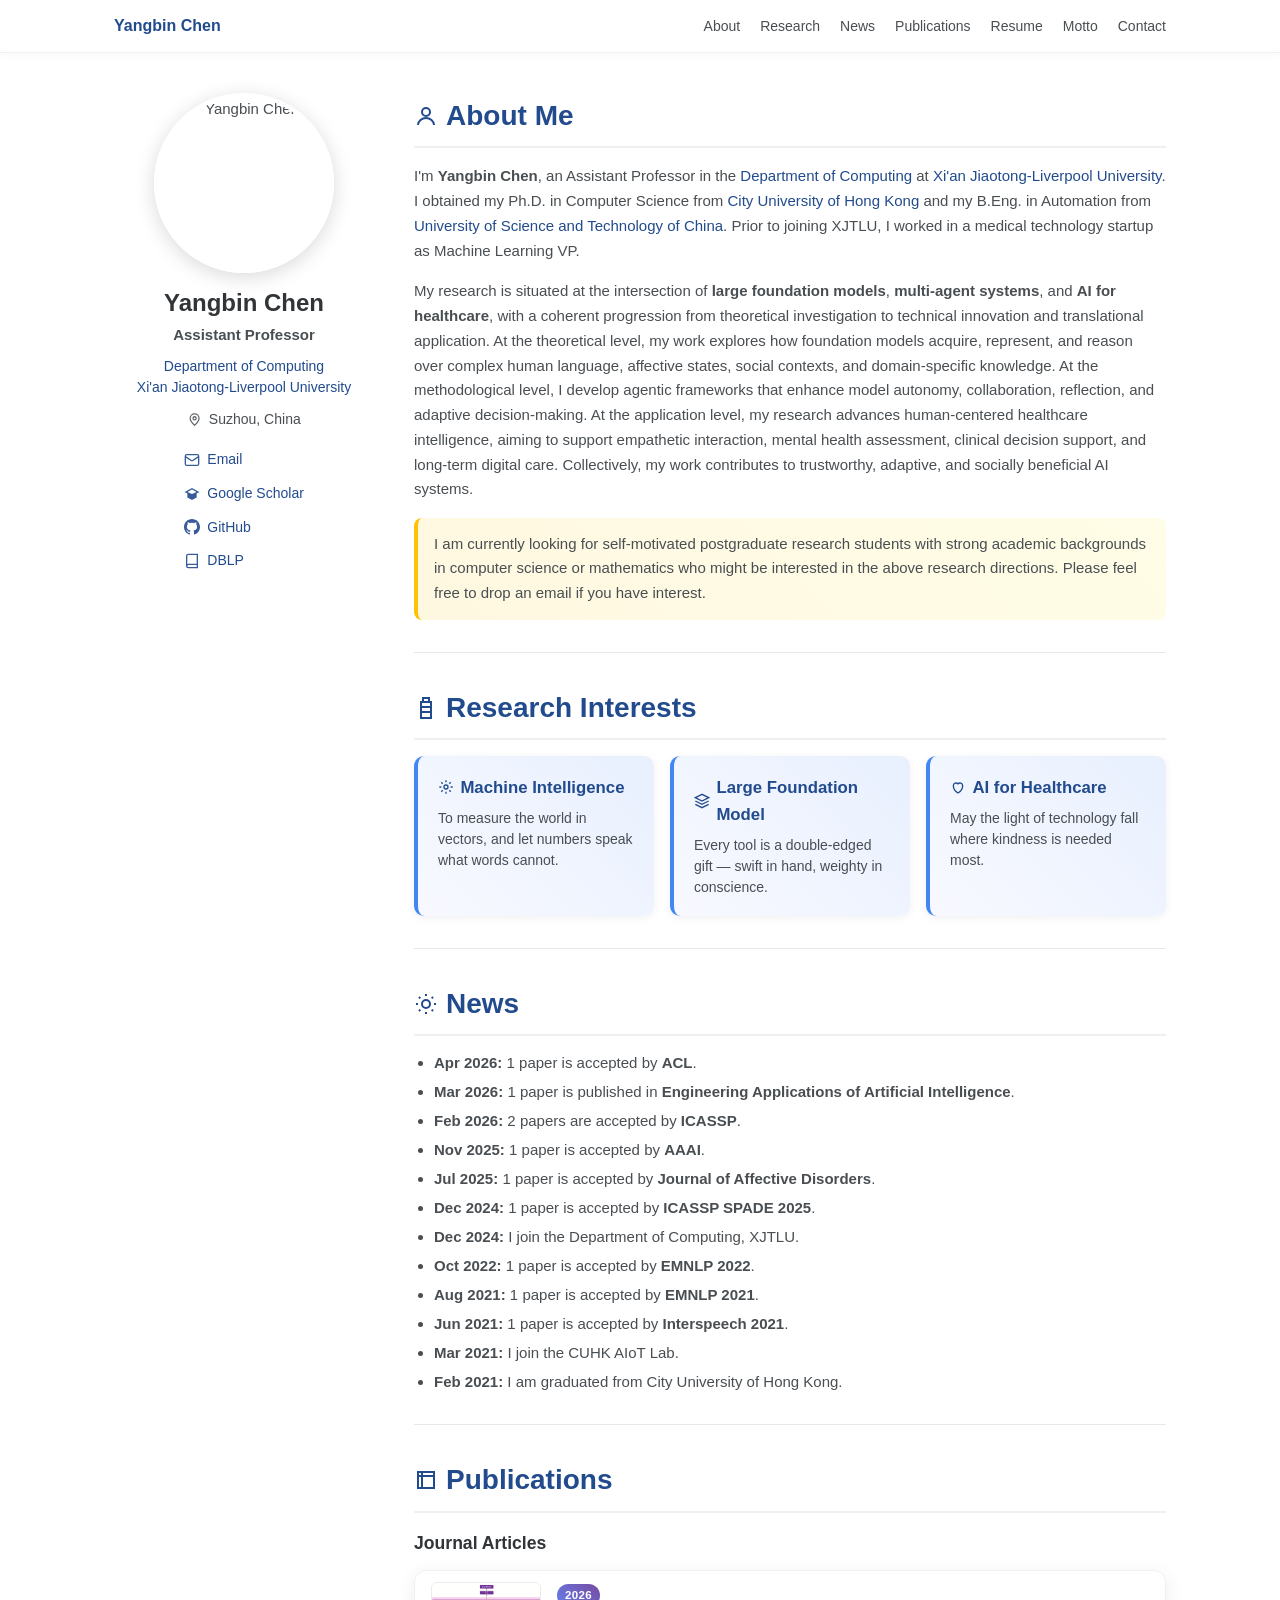
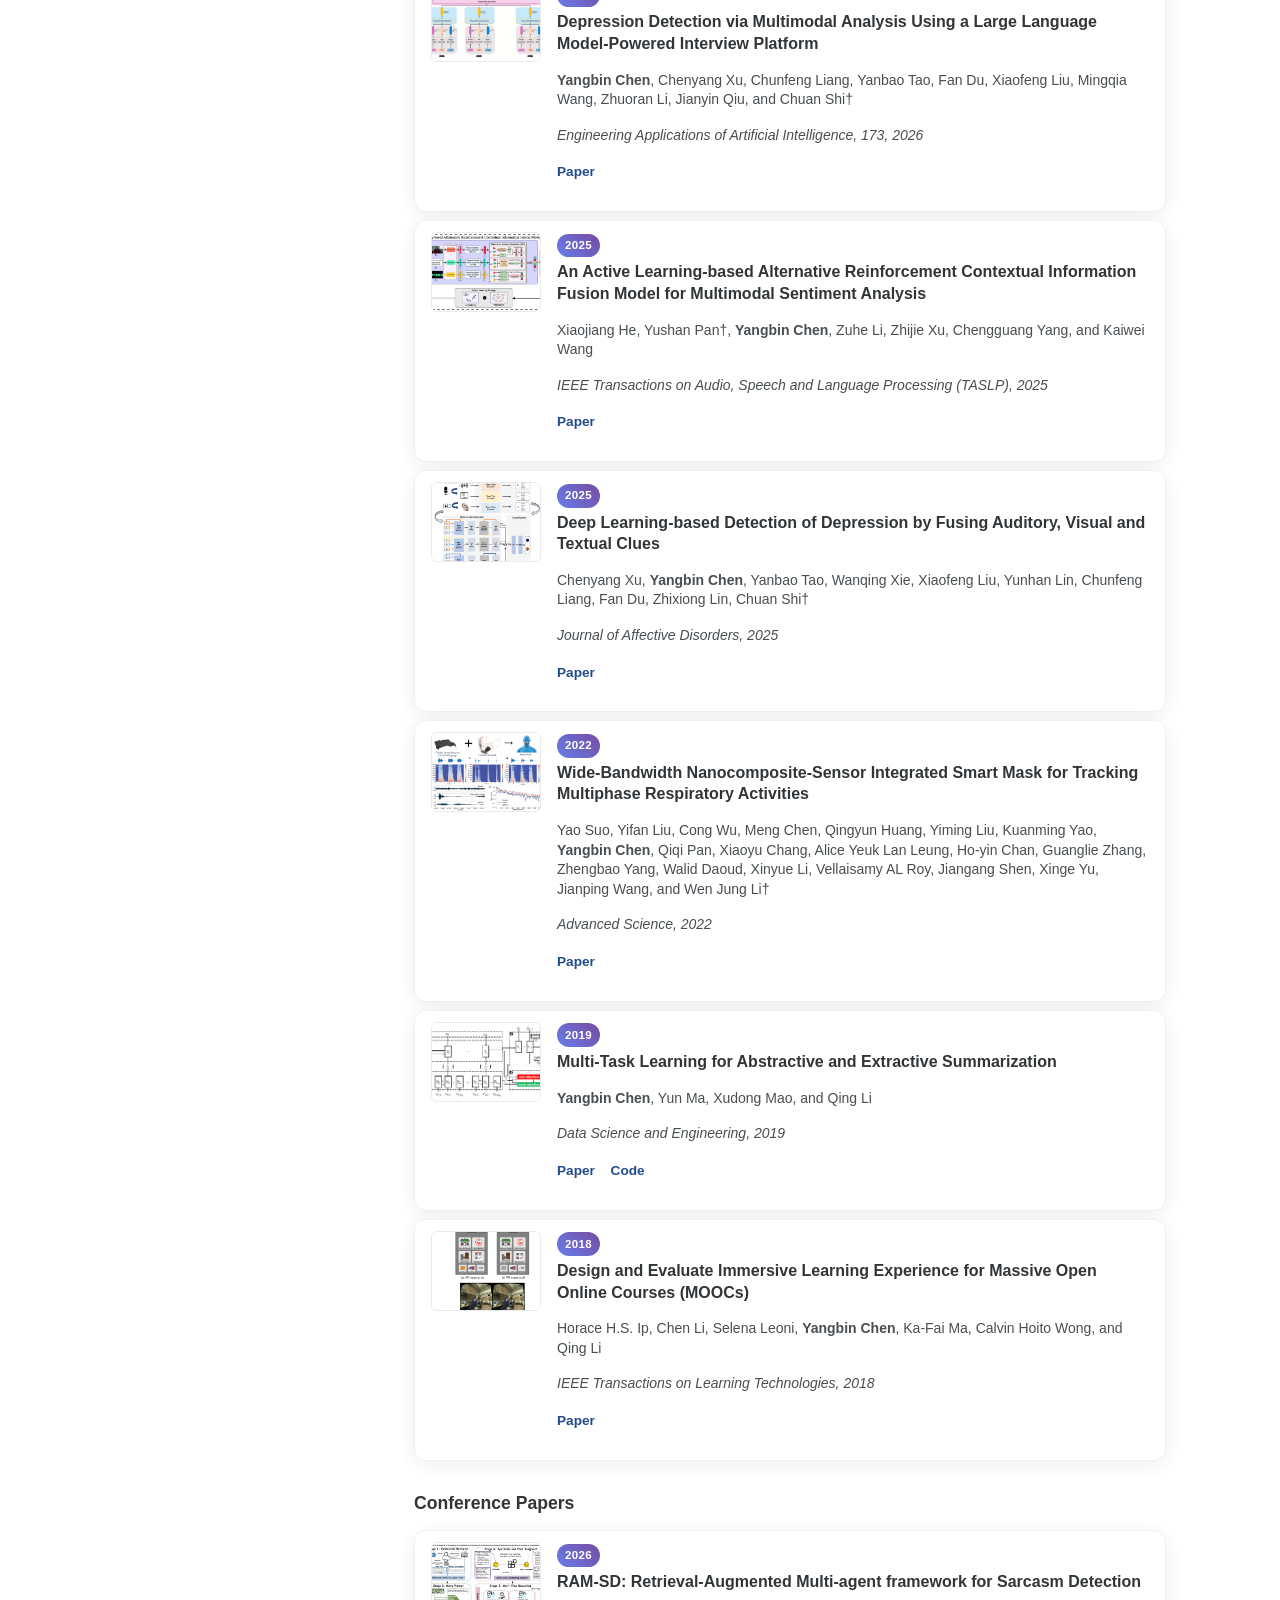
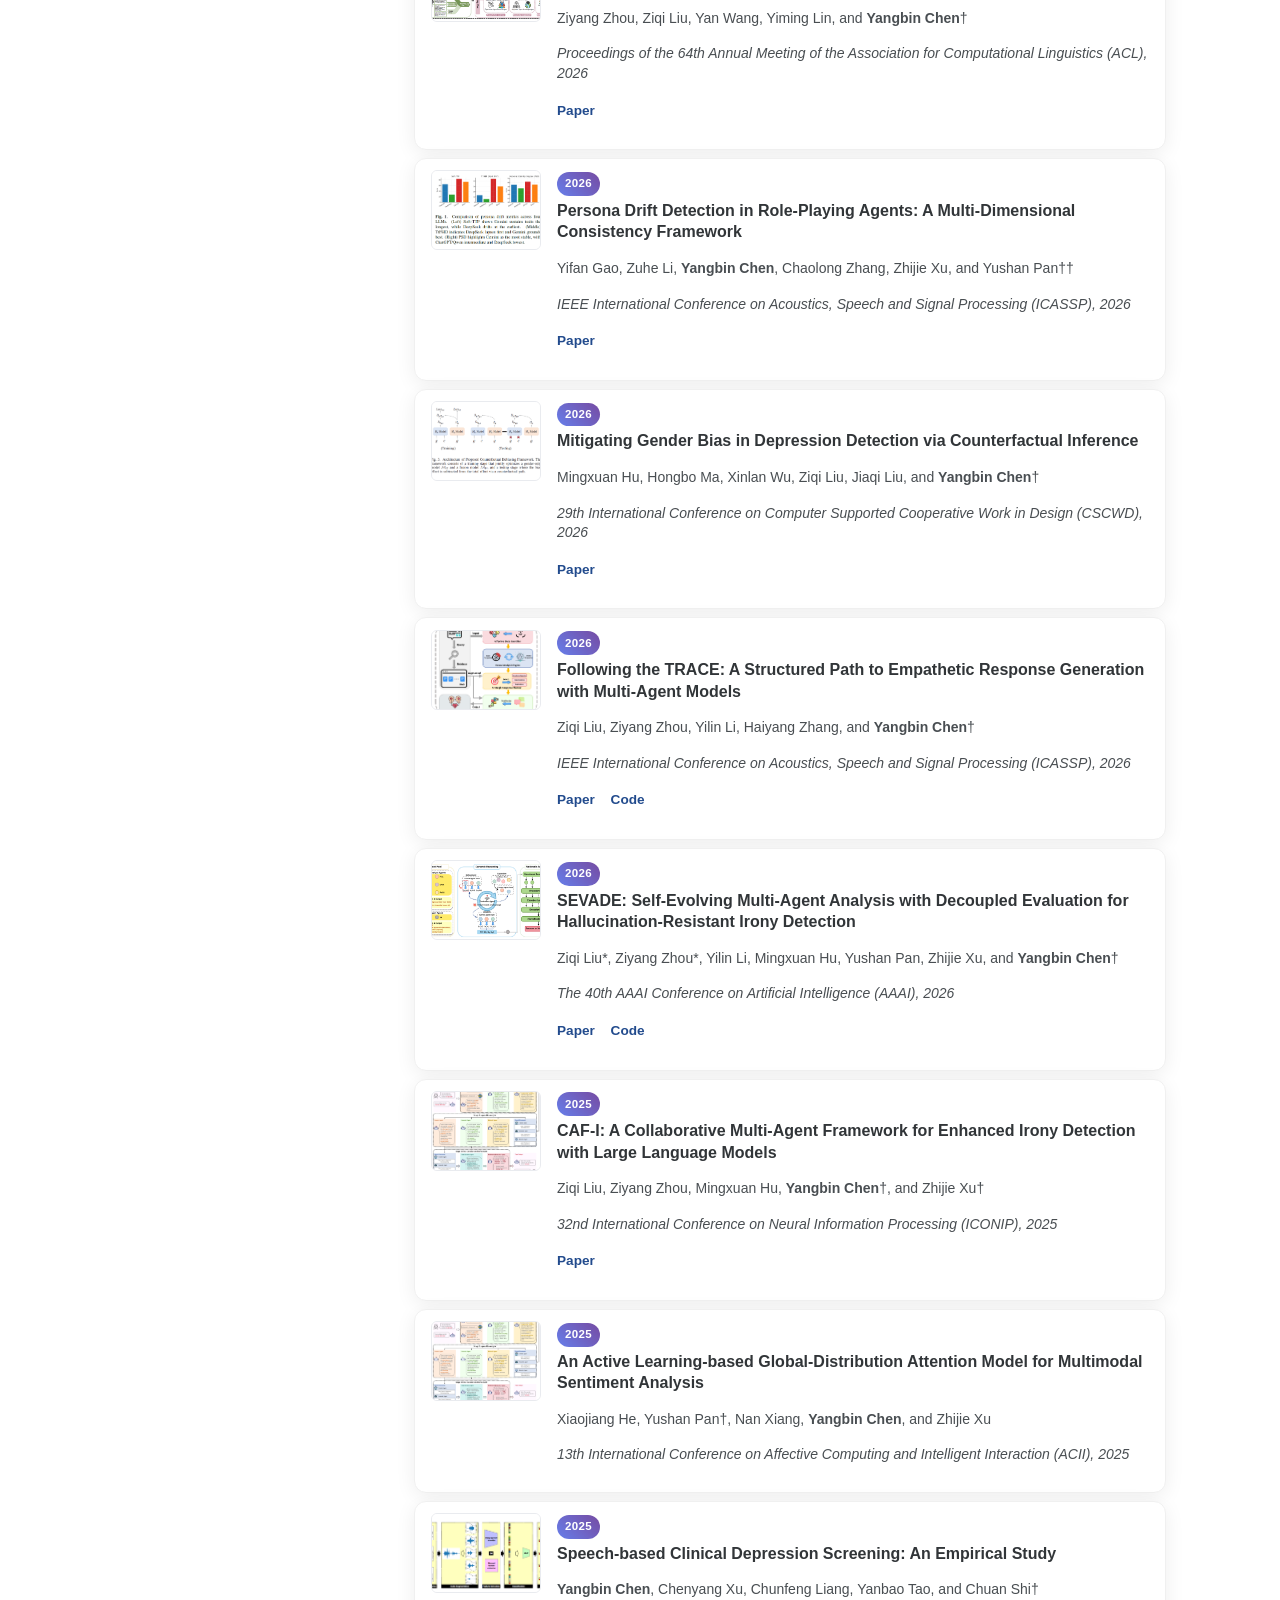
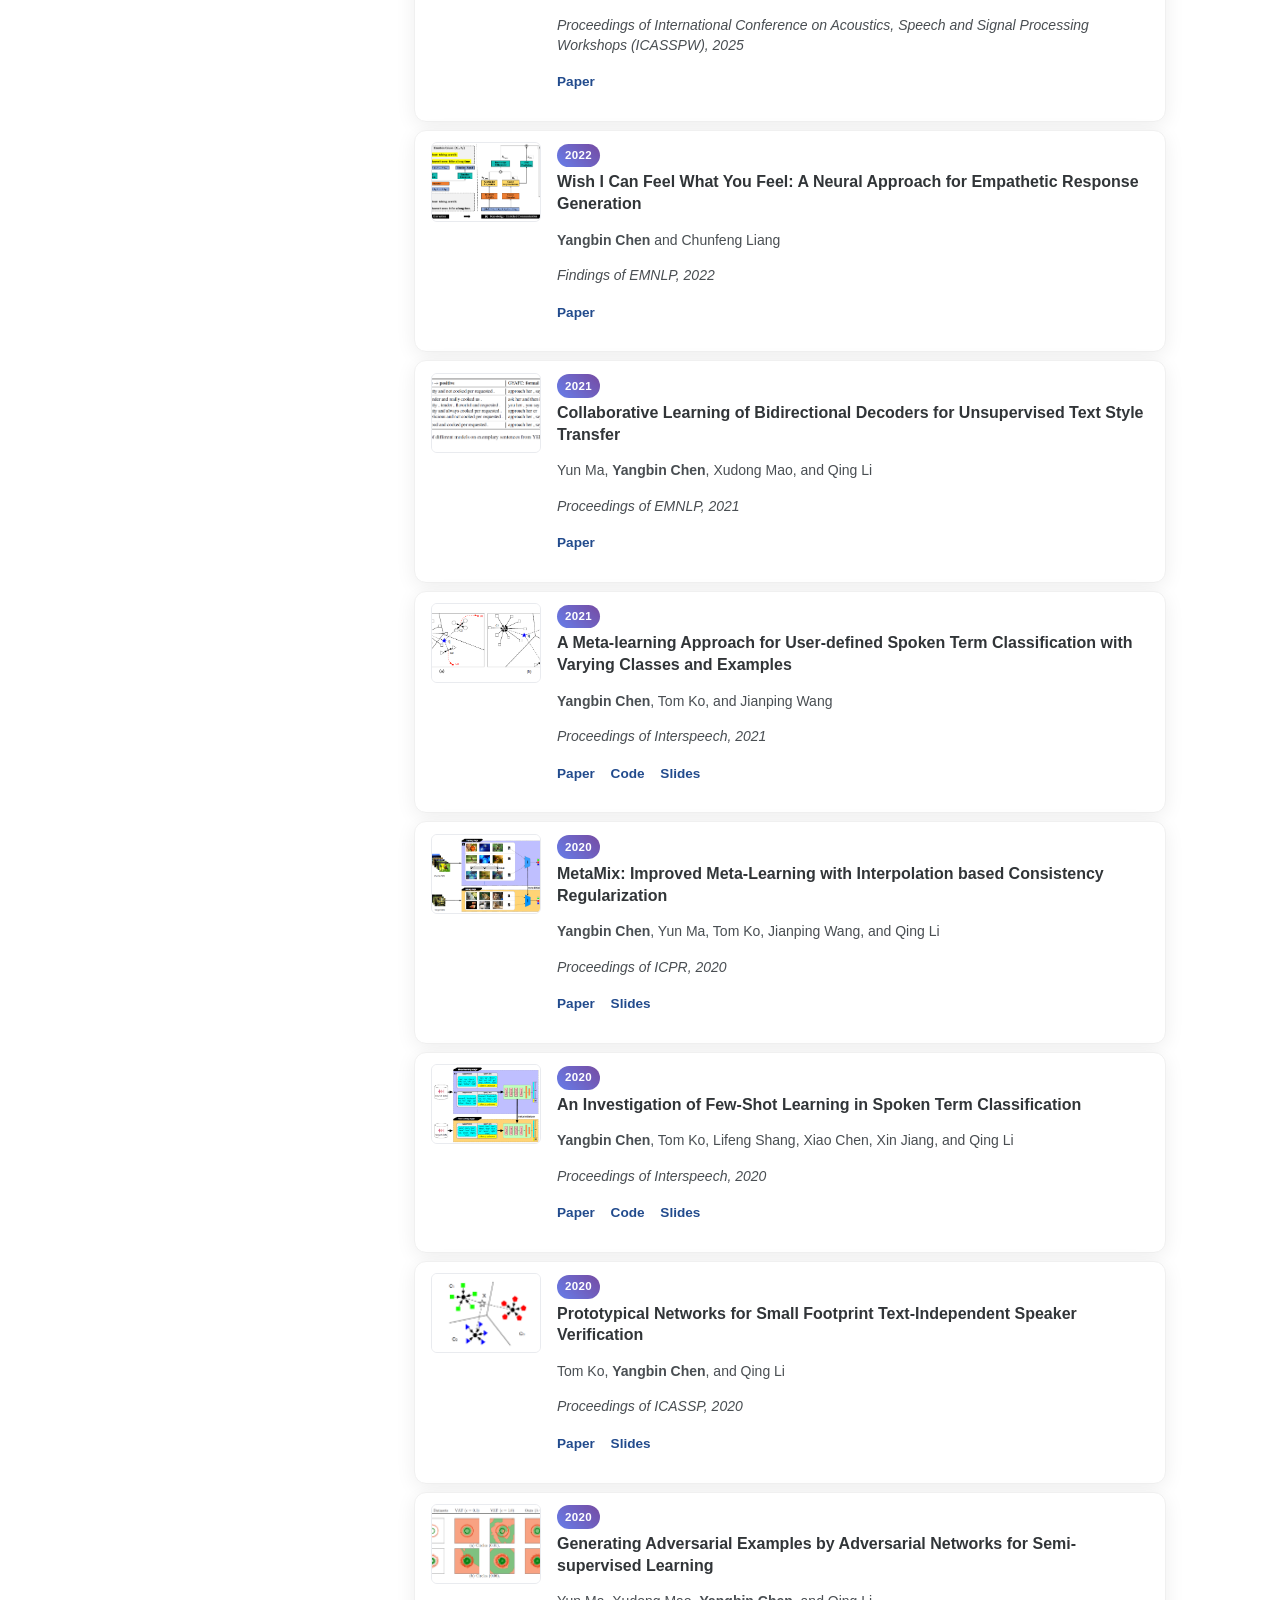
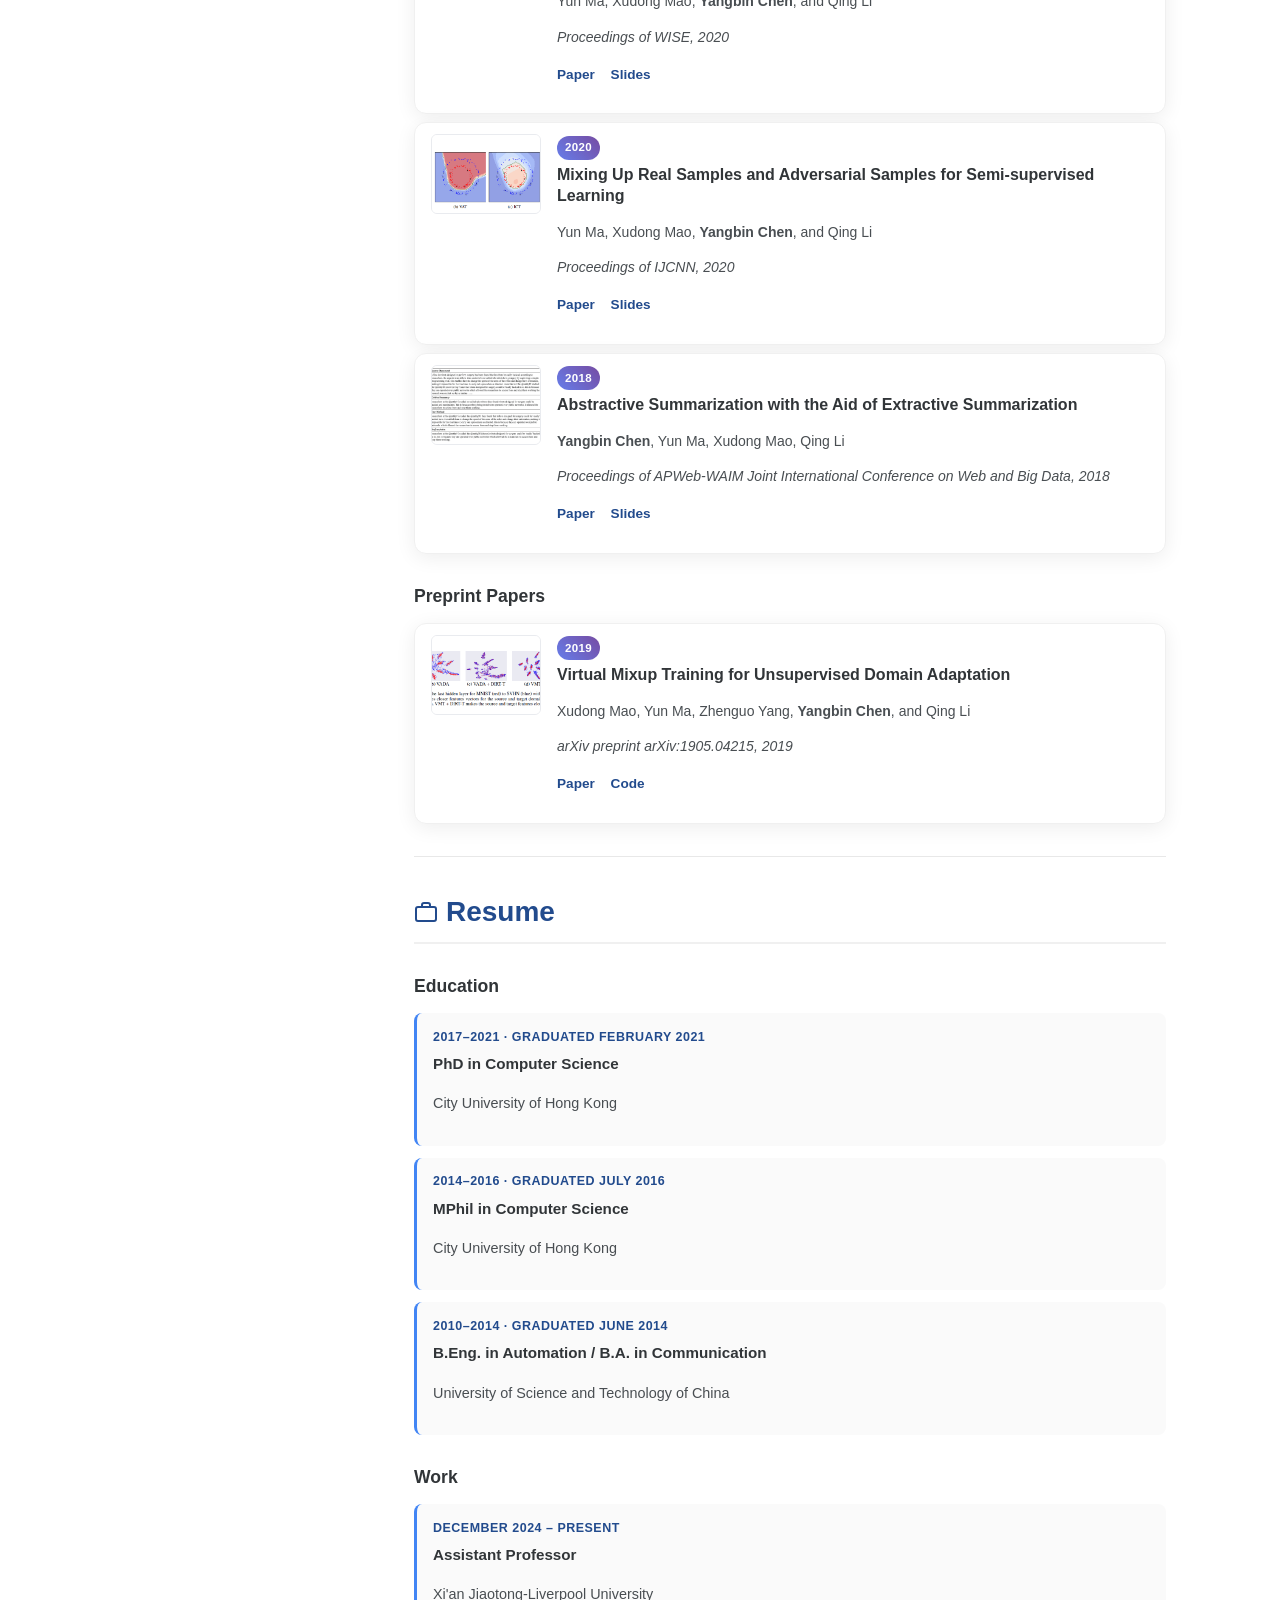
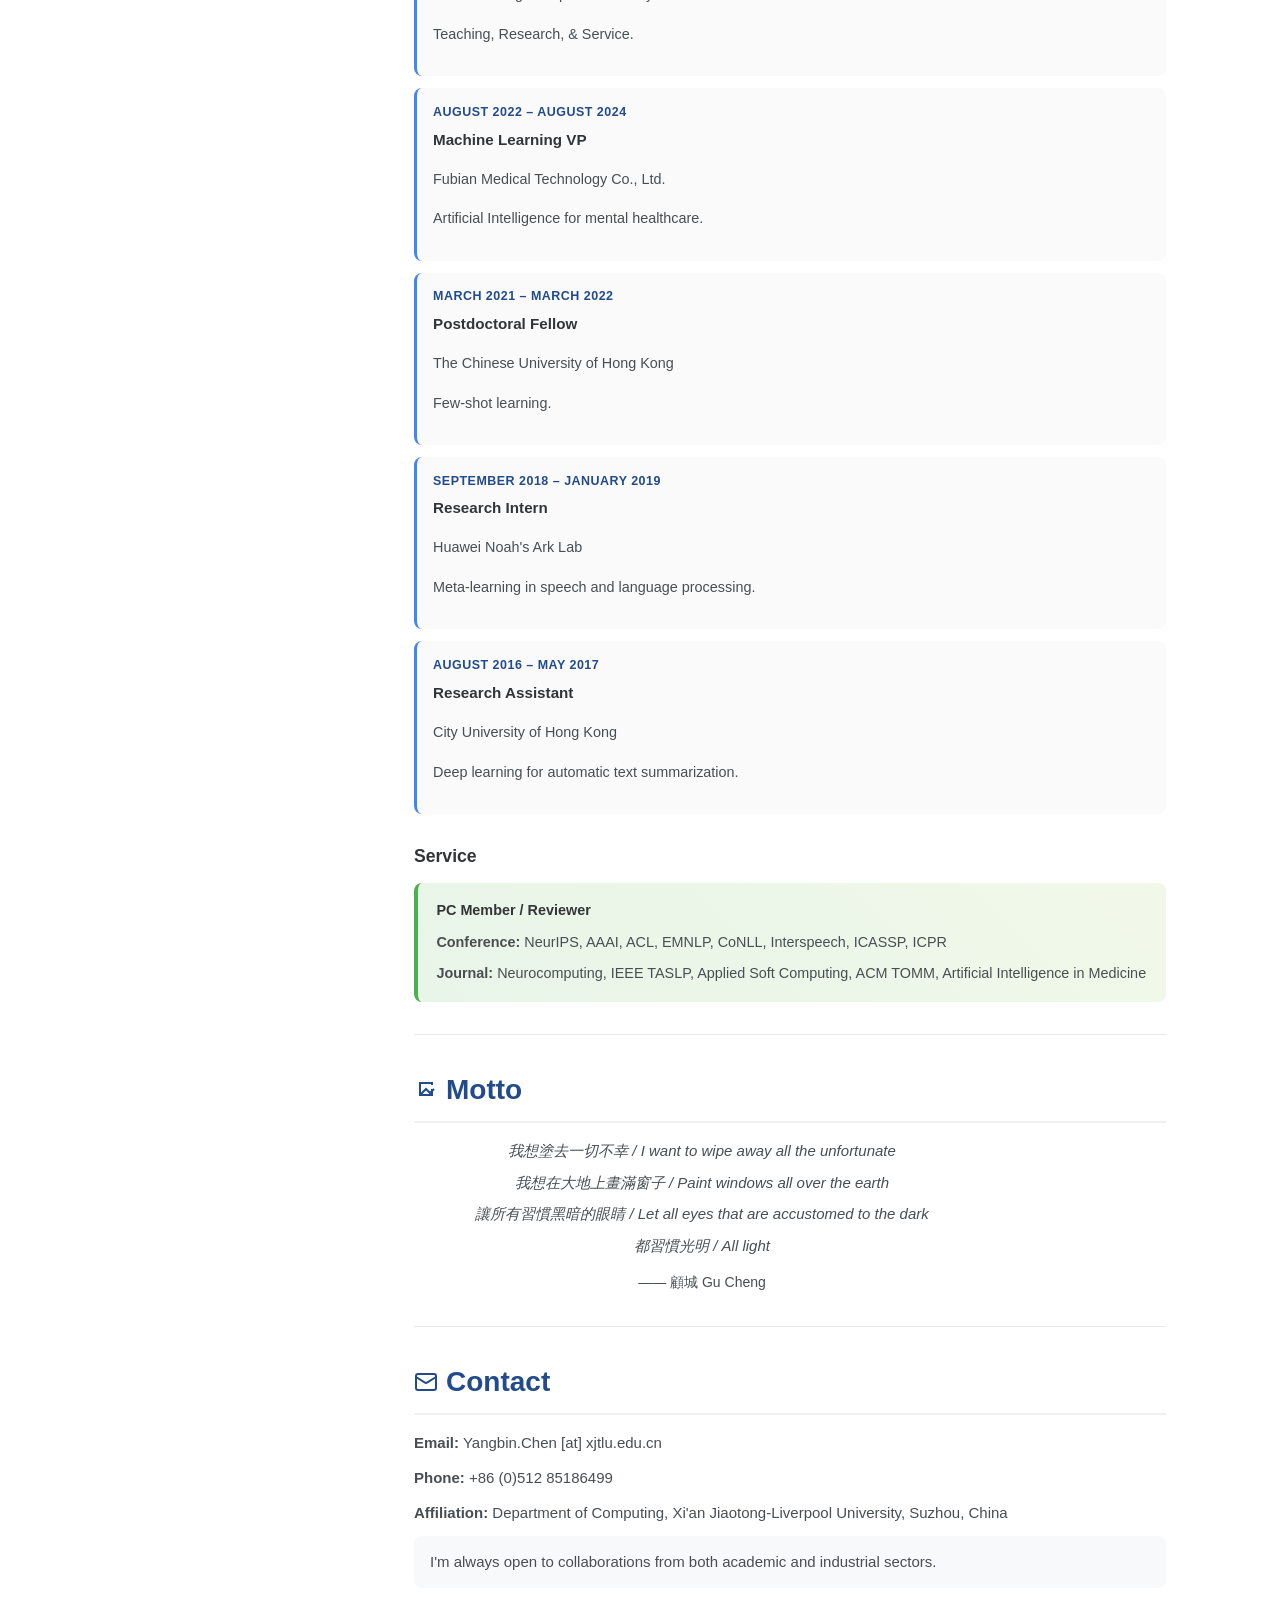
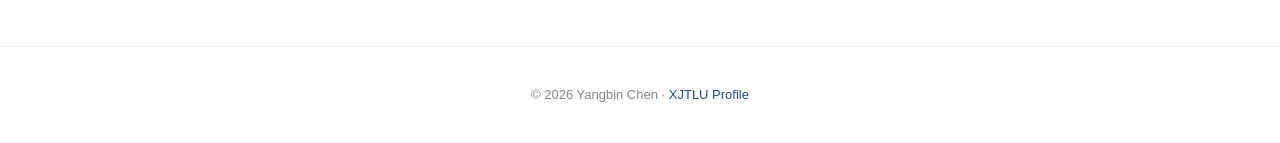
==== index.html @ dff88d91 "Redesign academic homepage with updated content and styling" ====
<!DOCTYPE html>
<html lang="en">
<head>
  <meta charset="UTF-8">
  <meta name="viewport" content="width=device-width, initial-scale=1.0">
  <meta name="description" content="Yangbin Chen — Assistant Professor at Xi'an Jiaotong-Liverpool University">
  <title>Yangbin Chen — Homepage</title>
  <link rel="stylesheet" href="styles.css">
</head>
<body>
  <header class="site-header">
    <nav class="top-nav" aria-label="Main">
      <a href="#" class="nav-brand">Yangbin Chen</a>
      <ul class="nav-links">
        <li><a href="#about">About</a></li>
        <li><a href="#research">Research</a></li>
        <li><a href="#news">News</a></li>
        <li><a href="#publications">Publications</a></li>
        <li><a href="#resume">Resume</a></li>
        <li><a href="#motto">Motto</a></li>
        <li><a href="#contact">Contact</a></li>
      </ul>
    </nav>
  </header>

  <div class="page-wrapper">
    <aside class="sidebar">
      <div class="author-profile">
        <img src="assets/img/about.jpg" alt="Yangbin Chen" class="author-avatar">
        <h1 class="author-name">Yangbin Chen</h1>
        <p class="author-role">Assistant Professor</p>
        <p class="author-affiliation">
          <a href="https://www.xjtlu.edu.cn/en/study/departments/school-of-advanced-technology/computer-science-and-software-engineering" target="_blank" rel="noopener">Department of Computing</a><br>
          <a href="https://www.xjtlu.edu.cn/en" target="_blank" rel="noopener">Xi'an Jiaotong-Liverpool University</a>
        </p>
        <p class="author-location">
          <svg class="profile-icon" xmlns="http://www.w3.org/2000/svg" viewBox="0 0 24 24" fill="none" stroke="currentColor" stroke-width="2" aria-hidden="true"><path d="M12 21s-7-6-7-11a7 7 0 0 1 14 0c0 5-7 11-7 11z"/><circle cx="12" cy="10" r="2.5"/></svg>
          Suzhou, China
        </p>
        <ul class="profile-links">
          <li>
            <a href="mailto:Yangbin.Chen@xjtlu.edu.cn" class="profile-link">
              <svg class="profile-icon" xmlns="http://www.w3.org/2000/svg" viewBox="0 0 24 24" fill="none" stroke="currentColor" stroke-width="2" aria-hidden="true"><rect x="2" y="4" width="20" height="16" rx="2"/><path d="m22 7-8.97 5.7a1.94 1.94 0 0 1-2.06 0L2 7"/></svg>
              Email
            </a>
          </li>
          <li>
            <a href="https://scholar.google.com/citations?hl=zh-TW&user=87OYj0YAAAAJ&view_op=list_works&sortby=pubdate" class="profile-link" target="_blank" rel="noopener">
              <svg class="profile-icon" xmlns="http://www.w3.org/2000/svg" viewBox="0 0 24 24" fill="currentColor" aria-hidden="true"><path d="M12 3 1 9l4 2.18v6L12 21l7-3.82v-6L23 9 12 3zm0 2.18 6.82 3.82L12 12.18 5.18 9 12 5.18zM6 11.5v4.27L12 18.5l6-2.73v-4.27L12 15.5 6 11.5z"/></svg>
              Google Scholar
            </a>
          </li>
          <li>
            <a href="https://github.com/Codelegant92" class="profile-link" target="_blank" rel="noopener">
              <svg class="profile-icon" xmlns="http://www.w3.org/2000/svg" viewBox="0 0 24 24" fill="currentColor" aria-hidden="true"><path d="M12 0C5.37 0 0 5.37 0 12c0 5.3 3.438 9.8 8.205 11.385.6.113.82-.258.82-.577 0-.285-.01-1.04-.015-2.04-3.338.724-4.042-1.61-4.042-1.61-.546-1.385-1.335-1.755-1.335-1.755-1.087-.744.084-.729.084-.729 1.205.084 1.838 1.236 1.838 1.236 1.07 1.835 2.809 1.305 3.495.998.108-.776.417-1.305.76-1.605-2.665-.3-5.466-1.332-5.466-5.93 0-1.31.465-2.38 1.235-3.22-.135-.303-.54-1.522.117-3.176 0 0 1.008-.322 3.301 1.23.957-.266 1.983-.399 3.003-.404 1.02.005 2.047.138 3.006.404 2.291-1.552 3.297-1.23 3.297-1.23.653 1.653.242 2.874.118 3.176.77.84 1.235 1.911 1.235 3.221 0 4.609-2.807 5.624-5.479 5.921.43.372.823 1.102.823 2.222v3.293c0 .319.192.694.801.576C20.565 21.796 24 17.297 24 12c0-6.63-5.373-12-12-12z"/></svg>
              GitHub
            </a>
          </li>
          <li>
            <a href="https://dblp.org/pid/174/3120.html" class="profile-link" target="_blank" rel="noopener">
              <svg class="profile-icon" xmlns="http://www.w3.org/2000/svg" viewBox="0 0 24 24" fill="none" stroke="currentColor" stroke-width="2" aria-hidden="true"><path d="M4 19.5A2.5 2.5 0 0 1 6.5 17H20"/><path d="M6.5 2H20v20H6.5A2.5 2.5 0 0 1 4 19.5v-15A2.5 2.5 0 0 1 6.5 2z"/></svg>
              DBLP
            </a>
          </li>
        </ul>
      </div>
    </aside>

    <div class="main-content">
      <section id="about" class="section">
        <h2 class="section-title">
          <svg class="section-icon" xmlns="http://www.w3.org/2000/svg" viewBox="0 0 24 24" fill="none" stroke="currentColor" stroke-width="2" aria-hidden="true"><circle cx="12" cy="8" r="4"/><path d="M4 21c0-4 4-7 8-7s8 3 8 7"/></svg>
          About Me
        </h2>
        <p>
          I'm <strong>Yangbin Chen</strong>, an Assistant Professor in the
          <a href="https://www.xjtlu.edu.cn/en/study/departments/school-of-advanced-technology/computer-science-and-software-engineering" target="_blank" rel="noopener">Department of Computing</a>
          at
          <a href="https://www.xjtlu.edu.cn/en" target="_blank" rel="noopener">Xi'an Jiaotong-Liverpool University</a>.
          I obtained my Ph.D. in Computer Science from
          <a href="https://www.cityu.edu.hk/" target="_blank" rel="noopener">City University of Hong Kong</a>
          and my B.Eng. in Automation from
          <a href="https://en.ustc.edu.cn/" target="_blank" rel="noopener">University of Science and Technology of China</a>.
          Prior to joining XJTLU, I worked in a medical technology startup as Machine Learning VP.
        </p>
        <p>
          My research is situated at the intersection of <strong>large foundation models</strong>, <strong>multi-agent systems</strong>, and <strong>AI for healthcare</strong>, with a coherent progression from theoretical investigation to technical innovation and translational application. At the theoretical level, my work explores how foundation models acquire, represent, and reason over complex human language, affective states, social contexts, and domain-specific knowledge. At the methodological level, I develop agentic frameworks that enhance model autonomy, collaboration, reflection, and adaptive decision-making. At the application level, my research advances human-centered healthcare intelligence, aiming to support empathetic interaction, mental health assessment, clinical decision support, and long-term digital care. Collectively, my work contributes to trustworthy, adaptive, and socially beneficial AI systems.
        </p>
        <p class="recruitment-note">
          I am currently looking for self-motivated postgraduate research students with strong academic backgrounds in computer science or mathematics who might be interested in the above research directions. Please feel free to drop an email if you have interest.
        </p>
      </section>

      <hr class="section-divider">

      <section id="research" class="section">
        <h2 class="section-title">
          <svg class="section-icon" xmlns="http://www.w3.org/2000/svg" viewBox="0 0 24 24" fill="none" stroke="currentColor" stroke-width="2" aria-hidden="true"><path d="M9 2h6v4H9z"/><path d="M7 6h10v16H7z"/><path d="M7 11h10M7 16h10"/></svg>
          Research Interests
        </h2>
        <div class="card-grid">
          <article class="card">
            <h3>
              <svg class="card-icon" xmlns="http://www.w3.org/2000/svg" viewBox="0 0 24 24" fill="none" stroke="currentColor" stroke-width="2" aria-hidden="true"><circle cx="12" cy="12" r="3"/><path d="M12 2v3M12 19v3M2 12h3M19 12h3M4.93 4.93l2.12 2.12M16.95 16.95l2.12 2.12M4.93 19.07l2.12-2.12M16.95 7.05l2.12-2.12"/></svg>
              Machine Intelligence
            </h3>
            <p>To measure the world in vectors, and let numbers speak what words cannot.</p>
          </article>
          <article class="card">
            <h3>
              <svg class="card-icon" xmlns="http://www.w3.org/2000/svg" viewBox="0 0 24 24" fill="none" stroke="currentColor" stroke-width="2" aria-hidden="true"><path d="M12 2 2 7l10 5 10-5-10-5z"/><path d="M2 17l10 5 10-5M2 12l10 5 10-5"/></svg>
              Large Foundation Model
            </h3>
            <p>Every tool is a double-edged gift — swift in hand, weighty in conscience.</p>
          </article>
          <article class="card">
            <h3>
              <svg class="card-icon" xmlns="http://www.w3.org/2000/svg" viewBox="0 0 24 24" fill="none" stroke="currentColor" stroke-width="2" aria-hidden="true"><path d="M12 21s-7-4.5-7-11a4 4 0 0 1 7-2.65A4 4 0 0 1 19 10c0 6.5-7 11-7 11z"/></svg>
              AI for Healthcare
            </h3>
            <p>May the light of technology fall where kindness is needed most.</p>
          </article>
        </div>
      </section>

      <hr class="section-divider">

      <section id="news" class="section">
        <h2 class="section-title">
          <svg class="section-icon" xmlns="http://www.w3.org/2000/svg" viewBox="0 0 24 24" fill="none" stroke="currentColor" stroke-width="2" aria-hidden="true"><path d="M12 2v2M12 20v2M4.93 4.93l1.41 1.41M17.66 17.66l1.41 1.41M2 12h2M20 12h2M4.93 19.07l1.41-1.41M17.66 6.34l1.41-1.41"/><circle cx="12" cy="12" r="4"/></svg>
          News
        </h2>
        <ul class="news-bullets">
          <li><strong>Apr 2026:</strong> 1 paper is accepted by <strong>ACL</strong>.</li>
          <li><strong>Mar 2026:</strong> 1 paper is published in <strong>Engineering Applications of Artificial Intelligence</strong>.</li>
          <li><strong>Feb 2026:</strong> 2 papers are accepted by <strong>ICASSP</strong>.</li>
          <li><strong>Nov 2025:</strong> 1 paper is accepted by <strong>AAAI</strong>.</li>
          <li><strong>Jul 2025:</strong> 1 paper is accepted by <strong>Journal of Affective Disorders</strong>.</li>
          <li><strong>Dec 2024:</strong> 1 paper is accepted by <strong>ICASSP SPADE 2025</strong>.</li>
          <li><strong>Dec 2024:</strong> I join the Department of Computing, XJTLU.</li>
          <li><strong>Oct 2022:</strong> 1 paper is accepted by <strong>EMNLP 2022</strong>.</li>
          <li><strong>Aug 2021:</strong> 1 paper is accepted by <strong>EMNLP 2021</strong>.</li>
          <li><strong>Jun 2021:</strong> 1 paper is accepted by <strong>Interspeech 2021</strong>.</li>
          <li><strong>Mar 2021:</strong> I join the CUHK AIoT Lab.</li>
          <li><strong>Feb 2021:</strong> I am graduated from City University of Hong Kong.</li>
        </ul>
      </section>

      <hr class="section-divider">

      <section id="publications" class="section">
        <h2 class="section-title">
          <svg class="section-icon" xmlns="http://www.w3.org/2000/svg" viewBox="0 0 24 24" fill="none" stroke="currentColor" stroke-width="2" aria-hidden="true"><path d="M4 4h16v16H4z"/><path d="M4 8h16M8 4v16"/></svg>
          Publications
        </h2>

      <h3 class="pub-category">Journal Articles</h3>
      <ul class="pub-list">
        <li class="pub-item">
          <div class="pub-thumb-wrap">
            <img class="pub-thumb" src="assets/img/pub-01.png" alt="Framework figure" onerror="this.style.display='none'">
          </div>
          <div class="pub-body">
            <span class="pub-year">2026</span>
            <p class="pub-title">Depression Detection via Multimodal Analysis Using a Large Language Model-Powered Interview Platform</p>
            <p class="pub-authors"><strong>Yangbin Chen</strong>, Chenyang Xu, Chunfeng Liang, Yanbao Tao, Fan Du, Xiaofeng Liu, Mingqia Wang, Zhuoran Li, Jianyin Qiu, and Chuan Shi†</p>
            <p class="pub-venue"><em>Engineering Applications of Artificial Intelligence, 173, 2026</em></p>
            <p class="pub-links"><a href="https://www.sciencedirect.com/science/article/abs/pii/S095219762600761X" target="_blank" rel="noopener">Paper</a></p>
          </div>
        </li>
        <li class="pub-item">
          <div class="pub-thumb-wrap">
            <img class="pub-thumb" src="assets/img/pub-02.png" alt="Framework figure" onerror="this.style.display='none'">
          </div>
          <div class="pub-body">
            <span class="pub-year">2025</span>
            <p class="pub-title">An Active Learning-based Alternative Reinforcement Contextual Information Fusion Model for Multimodal Sentiment Analysis</p>
            <p class="pub-authors">Xiaojiang He, Yushan Pan†, <strong>Yangbin Chen</strong>, Zuhe Li, Zhijie Xu, Chengguang Yang, and Kaiwei Wang</p>
            <p class="pub-venue"><em>IEEE Transactions on Audio, Speech and Language Processing (TASLP), 2025</em></p>
            <p class="pub-links"><a href="https://doi.org/10.1109/TASLPRO.2025.3597474" target="_blank" rel="noopener">Paper</a></p>
          </div>
        </li>
        <li class="pub-item">
          <div class="pub-thumb-wrap">
            <img class="pub-thumb" src="assets/img/pub-03.png" alt="Framework figure" onerror="this.style.display='none'">
          </div>
          <div class="pub-body">
            <span class="pub-year">2025</span>
            <p class="pub-title">Deep Learning-based Detection of Depression by Fusing Auditory, Visual and Textual Clues</p>
            <p class="pub-authors">Chenyang Xu, <strong>Yangbin Chen</strong>, Yanbao Tao, Wanqing Xie, Xiaofeng Liu, Yunhan Lin, Chunfeng Liang, Fan Du, Zhixiong Lin, Chuan Shi†</p>
            <p class="pub-venue"><em>Journal of Affective Disorders, 2025</em></p>
            <p class="pub-links"><a href="https://doi.org/10.1016/j.jad.2025.119860" target="_blank" rel="noopener">Paper</a></p>
          </div>
        </li>
        <li class="pub-item">
          <div class="pub-thumb-wrap">
            <img class="pub-thumb" src="assets/img/pub-04.png" alt="Framework figure" onerror="this.style.display='none'">
          </div>
          <div class="pub-body">
            <span class="pub-year">2022</span>
            <p class="pub-title">Wide-Bandwidth Nanocomposite-Sensor Integrated Smart Mask for Tracking Multiphase Respiratory Activities</p>
            <p class="pub-authors">Yao Suo, Yifan Liu, Cong Wu, Meng Chen, Qingyun Huang, Yiming Liu, Kuanming Yao, <strong>Yangbin Chen</strong>, Qiqi Pan, Xiaoyu Chang, Alice Yeuk Lan Leung, Ho-yin Chan, Guanglie Zhang, Zhengbao Yang, Walid Daoud, Xinyue Li, Vellaisamy AL Roy, Jiangang Shen, Xinge Yu, Jianping Wang, and Wen Jung Li†</p>
            <p class="pub-venue"><em>Advanced Science, 2022</em></p>
            <p class="pub-links"><a href="https://onlinelibrary.wiley.com/doi/full/10.1002/advs.202203565" target="_blank" rel="noopener">Paper</a></p>
          </div>
        </li>
        <li class="pub-item">
          <div class="pub-thumb-wrap">
            <img class="pub-thumb" src="assets/img/pub-05.png" alt="Framework figure" onerror="this.style.display='none'">
          </div>
          <div class="pub-body">
            <span class="pub-year">2019</span>
            <p class="pub-title">Multi-Task Learning for Abstractive and Extractive Summarization</p>
            <p class="pub-authors"><strong>Yangbin Chen</strong>, Yun Ma, Xudong Mao, and Qing Li</p>
            <p class="pub-venue"><em>Data Science and Engineering, 2019</em></p>
            <p class="pub-links">
              <a href="https://link.springer.com/article/10.1007/s41019-019-0087-7" target="_blank" rel="noopener">Paper</a>
              <a href="https://github.com/Codelegant92/MTL_Abs_Ext_Sum" target="_blank" rel="noopener">Code</a>
            </p>
          </div>
        </li>
        <li class="pub-item">
          <div class="pub-thumb-wrap">
            <img class="pub-thumb" src="assets/img/pub-06.png" alt="Framework figure" onerror="this.style.display='none'">
          </div>
          <div class="pub-body">
            <span class="pub-year">2018</span>
            <p class="pub-title">Design and Evaluate Immersive Learning Experience for Massive Open Online Courses (MOOCs)</p>
            <p class="pub-authors">Horace H.S. Ip, Chen Li, Selena Leoni, <strong>Yangbin Chen</strong>, Ka-Fai Ma, Calvin Hoito Wong, and Qing Li</p>
            <p class="pub-venue"><em>IEEE Transactions on Learning Technologies, 2018</em></p>
            <p class="pub-links"><a href="https://ieeexplore.ieee.org/document/8515107" target="_blank" rel="noopener">Paper</a></p>
          </div>
        </li>
      </ul>

      <h3 class="pub-category">Conference Papers</h3>
      <ul class="pub-list">
        <li class="pub-item">
          <div class="pub-thumb-wrap">
            <img class="pub-thumb" src="assets/img/pub-07.png" alt="Framework figure" onerror="this.style.display='none'">
          </div>
          <div class="pub-body">
            <span class="pub-year">2026</span>
            <p class="pub-title">RAM-SD: Retrieval-Augmented Multi-agent framework for Sarcasm Detection</p>
            <p class="pub-authors">Ziyang Zhou, Ziqi Liu, Yan Wang, Yiming Lin, and <strong>Yangbin Chen</strong>†</p>
            <p class="pub-venue"><em>Proceedings of the 64th Annual Meeting of the Association for Computational Linguistics (ACL), 2026</em></p>
            <p class="pub-links">
              <a href="https://aclanthology.org/2026.acl-long.64/" target="_blank" rel="noopener">Paper</a>
            </p>
          </div>
        </li>
        <li class="pub-item">
          <div class="pub-thumb-wrap">
            <img class="pub-thumb" src="assets/img/pub-08.png" alt="Framework figure" onerror="this.style.display='none'">
          </div>
          <div class="pub-body">
            <span class="pub-year">2026</span>
            <p class="pub-title">Persona Drift Detection in Role-Playing Agents: A Multi-Dimensional Consistency Framework</p>
            <p class="pub-authors">Yifan Gao, Zuhe Li, <strong>Yangbin Chen</strong>, Chaolong Zhang, Zhijie Xu, and Yushan Pan††</p>
            <p class="pub-venue"><em>IEEE International Conference on Acoustics, Speech and Signal Processing (ICASSP), 2026</em></p>
            <p class="pub-links"><a href="https://www.cmsworkshops.com/ICASSP2026/view_paper.php?PaperNum=17453" target="_blank" rel="noopener">Paper</a></p>
          </div>
        </li>
        <li class="pub-item">
          <div class="pub-thumb-wrap">
            <img class="pub-thumb" src="assets/img/pub-09.png" alt="Framework figure" onerror="this.style.display='none'">
          </div>
          <div class="pub-body">
            <span class="pub-year">2026</span>
            <p class="pub-title">Mitigating Gender Bias in Depression Detection via Counterfactual Inference</p>
            <p class="pub-authors">Mingxuan Hu, Hongbo Ma, Xinlan Wu, Ziqi Liu, Jiaqi Liu, and <strong>Yangbin Chen</strong>†</p>
            <p class="pub-venue"><em>29th International Conference on Computer Supported Cooperative Work in Design (CSCWD), 2026</em></p>
            <p class="pub-links"><a href="https://arxiv.org/abs/2512.01834" target="_blank" rel="noopener">Paper</a></p>
          </div>
        </li>
        <li class="pub-item">
          <div class="pub-thumb-wrap">
            <img class="pub-thumb" src="assets/img/pub-10.png" alt="Framework figure" onerror="this.style.display='none'">
          </div>
          <div class="pub-body">
            <span class="pub-year">2026</span>
            <p class="pub-title">Following the TRACE: A Structured Path to Empathetic Response Generation with Multi-Agent Models</p>
            <p class="pub-authors">Ziqi Liu, Ziyang Zhou, Yilin Li, Haiyang Zhang, and <strong>Yangbin Chen</strong>†</p>
            <p class="pub-venue"><em>IEEE International Conference on Acoustics, Speech and Signal Processing (ICASSP), 2026</em></p>
            <p class="pub-links">
              <a href="https://arxiv.org/abs/2509.21849" target="_blank" rel="noopener">Paper</a>
              <a href="https://github.com/sunbus100/TRACE" target="_blank" rel="noopener">Code</a>
            </p>
          </div>
        </li>
        <li class="pub-item">
          <div class="pub-thumb-wrap">
            <img class="pub-thumb" src="assets/img/pub-11.png" alt="Framework figure" onerror="this.style.display='none'">
          </div>
          <div class="pub-body">
            <span class="pub-year">2026</span>
            <p class="pub-title">SEVADE: Self-Evolving Multi-Agent Analysis with Decoupled Evaluation for Hallucination-Resistant Irony Detection</p>
            <p class="pub-authors">Ziqi Liu*, Ziyang Zhou*, Yilin Li, Mingxuan Hu, Yushan Pan, Zhijie Xu, and <strong>Yangbin Chen</strong>†</p>
            <p class="pub-venue"><em>The 40th AAAI Conference on Artificial Intelligence (AAAI), 2026</em></p>
            <p class="pub-links">
              <a href="https://arxiv.org/abs/2508.06803" target="_blank" rel="noopener">Paper</a>
              <a href="https://github.com/sunbus100/SEVADE" target="_blank" rel="noopener">Code</a>
            </p>
          </div>
        </li>
        <li class="pub-item">
          <div class="pub-thumb-wrap">
            <img class="pub-thumb" src="assets/img/pub-12.png" alt="Framework figure" onerror="this.style.display='none'">
          </div>
          <div class="pub-body">
            <span class="pub-year">2025</span>
            <p class="pub-title">CAF-I: A Collaborative Multi-Agent Framework for Enhanced Irony Detection with Large Language Models</p>
            <p class="pub-authors">Ziqi Liu, Ziyang Zhou, Mingxuan Hu, <strong>Yangbin Chen</strong>†, and Zhijie Xu†</p>
            <p class="pub-venue"><em>32nd International Conference on Neural Information Processing (ICONIP), 2025</em></p>
            <p class="pub-links"><a href="https://openreview.net/forum?id=wVXNpw2amK" target="_blank" rel="noopener">Paper</a></p>
          </div>
        </li>
        <li class="pub-item">
          <div class="pub-thumb-wrap">
            <img class="pub-thumb" src="assets/img/pub-13.png" alt="Framework figure" onerror="this.style.display='none'">
          </div>
          <div class="pub-body">
            <span class="pub-year">2025</span>
            <p class="pub-title">An Active Learning-based Global-Distribution Attention Model for Multimodal Sentiment Analysis</p>
            <p class="pub-authors">Xiaojiang He, Yushan Pan†, Nan Xiang, <strong>Yangbin Chen</strong>, and Zhijie Xu</p>
            <p class="pub-venue"><em>13th International Conference on Affective Computing and Intelligent Interaction (ACII), 2025</em></p>
          </div>
        </li>
        <li class="pub-item">
          <div class="pub-thumb-wrap">
            <img class="pub-thumb" src="assets/img/pub-14.png" alt="Framework figure" onerror="this.style.display='none'">
          </div>
          <div class="pub-body">
            <span class="pub-year">2025</span>
            <p class="pub-title">Speech-based Clinical Depression Screening: An Empirical Study</p>
            <p class="pub-authors"><strong>Yangbin Chen</strong>, Chenyang Xu, Chunfeng Liang, Yanbao Tao, and Chuan Shi†</p>
            <p class="pub-venue"><em>Proceedings of International Conference on Acoustics, Speech and Signal Processing Workshops (ICASSPW), 2025</em></p>
            <p class="pub-links"><a href="https://doi.org/10.1109/ICASSPW65056.2025.11011046" target="_blank" rel="noopener">Paper</a></p>
          </div>
        </li>
        <li class="pub-item">
          <div class="pub-thumb-wrap">
            <img class="pub-thumb" src="assets/img/pub-15.png" alt="Framework figure" onerror="this.style.display='none'">
          </div>
          <div class="pub-body">
            <span class="pub-year">2022</span>
            <p class="pub-title">Wish I Can Feel What You Feel: A Neural Approach for Empathetic Response Generation</p>
            <p class="pub-authors"><strong>Yangbin Chen</strong> and Chunfeng Liang</p>
            <p class="pub-venue"><em>Findings of EMNLP, 2022</em></p>
            <p class="pub-links"><a href="https://preview.aclanthology.org/emnlp-22-ingestion/2022.findings-emnlp.65/" target="_blank" rel="noopener">Paper</a></p>
          </div>
        </li>
        <li class="pub-item">
          <div class="pub-thumb-wrap">
            <img class="pub-thumb" src="assets/img/pub-16.png" alt="Framework figure" onerror="this.style.display='none'">
          </div>
          <div class="pub-body">
            <span class="pub-year">2021</span>
            <p class="pub-title">Collaborative Learning of Bidirectional Decoders for Unsupervised Text Style Transfer</p>
            <p class="pub-authors">Yun Ma, <strong>Yangbin Chen</strong>, Xudong Mao, and Qing Li</p>
            <p class="pub-venue"><em>Proceedings of EMNLP, 2021</em></p>
            <p class="pub-links"><a href="https://aclanthology.org/2021.emnlp-main.729/" target="_blank" rel="noopener">Paper</a></p>
          </div>
        </li>
        <li class="pub-item">
          <div class="pub-thumb-wrap">
            <img class="pub-thumb" src="assets/img/pub-17.png" alt="Framework figure" onerror="this.style.display='none'">
          </div>
          <div class="pub-body">
            <span class="pub-year">2021</span>
            <p class="pub-title">A Meta-learning Approach for User-defined Spoken Term Classification with Varying Classes and Examples</p>
            <p class="pub-authors"><strong>Yangbin Chen</strong>, Tom Ko, and Jianping Wang</p>
            <p class="pub-venue"><em>Proceedings of Interspeech, 2021</em></p>
            <p class="pub-links">
              <a href="https://www.isca-speech.org/archive/pdfs/interspeech_2021/chen21u_interspeech.pdf" target="_blank" rel="noopener">Paper</a>
              <a href="https://github.com/Codelegant92/STC-ProtoNet" target="_blank" rel="noopener">Code</a>
              <a href="https://yangbin-chen.github.io/pdf/interspeech2021_STC-ProtoNet.pdf" target="_blank" rel="noopener">Slides</a>
            </p>
          </div>
        </li>
        <li class="pub-item">
          <div class="pub-thumb-wrap">
            <img class="pub-thumb" src="assets/img/pub-18.png" alt="Framework figure" onerror="this.style.display='none'">
          </div>
          <div class="pub-body">
            <span class="pub-year">2020</span>
            <p class="pub-title">MetaMix: Improved Meta-Learning with Interpolation based Consistency Regularization</p>
            <p class="pub-authors"><strong>Yangbin Chen</strong>, Yun Ma, Tom Ko, Jianping Wang, and Qing Li</p>
            <p class="pub-venue"><em>Proceedings of ICPR, 2020</em></p>
            <p class="pub-links">
              <a href="https://ieeexplore.ieee.org/document/9413158" target="_blank" rel="noopener">Paper</a>
              <a href="https://yangbin-chen.github.io/pdf/ICPR_metamix_slides.pdf" target="_blank" rel="noopener">Slides</a>
            </p>
          </div>
        </li>
        <li class="pub-item">
          <div class="pub-thumb-wrap">
            <img class="pub-thumb" src="assets/img/pub-19.png" alt="Framework figure" onerror="this.style.display='none'">
          </div>
          <div class="pub-body">
            <span class="pub-year">2020</span>
            <p class="pub-title">An Investigation of Few-Shot Learning in Spoken Term Classification</p>
            <p class="pub-authors"><strong>Yangbin Chen</strong>, Tom Ko, Lifeng Shang, Xiao Chen, Xin Jiang, and Qing Li</p>
            <p class="pub-venue"><em>Proceedings of Interspeech, 2020</em></p>
            <p class="pub-links">
              <a href="https://www.isca-speech.org/archive/Interspeech_2020/pdfs/2568.pdf" target="_blank" rel="noopener">Paper</a>
              <a href="https://github.com/Codelegant92/STC-MAML-PyTorch" target="_blank" rel="noopener">Code</a>
              <a href="https://yangbin-chen.github.io/pdf/interspeech_maml_stc_slides.pdf" target="_blank" rel="noopener">Slides</a>
            </p>
          </div>
        </li>
        <li class="pub-item">
          <div class="pub-thumb-wrap">
            <img class="pub-thumb" src="assets/img/pub-20.png" alt="Framework figure" onerror="this.style.display='none'">
          </div>
          <div class="pub-body">
            <span class="pub-year">2020</span>
            <p class="pub-title">Prototypical Networks for Small Footprint Text-Independent Speaker Verification</p>
            <p class="pub-authors">Tom Ko, <strong>Yangbin Chen</strong>, and Qing Li</p>
            <p class="pub-venue"><em>Proceedings of ICASSP, 2020</em></p>
            <p class="pub-links">
              <a href="https://ieeexplore.ieee.org/document/9054471" target="_blank" rel="noopener">Paper</a>
              <a href="https://yangbin-chen.github.io/pdf/icassp_protonet_sv_slides.pdf" target="_blank" rel="noopener">Slides</a>
            </p>
          </div>
        </li>
        <li class="pub-item">
          <div class="pub-thumb-wrap">
            <img class="pub-thumb" src="assets/img/pub-21.png" alt="Framework figure" onerror="this.style.display='none'">
          </div>
          <div class="pub-body">
            <span class="pub-year">2020</span>
            <p class="pub-title">Generating Adversarial Examples by Adversarial Networks for Semi-supervised Learning</p>
            <p class="pub-authors">Yun Ma, Xudong Mao, <strong>Yangbin Chen</strong>, and Qing Li</p>
            <p class="pub-venue"><em>Proceedings of WISE, 2020</em></p>
            <p class="pub-links">
              <a href="https://link.springer.com/chapter/10.1007/978-3-030-34223-4_8" target="_blank" rel="noopener">Paper</a>
              <a href="https://yangbin-chen.github.io/pdf/WISE2019.pdf" target="_blank" rel="noopener">Slides</a>
            </p>
          </div>
        </li>
        <li class="pub-item">
          <div class="pub-thumb-wrap">
            <img class="pub-thumb" src="assets/img/pub-22.png" alt="Framework figure" onerror="this.style.display='none'">
          </div>
          <div class="pub-body">
            <span class="pub-year">2020</span>
            <p class="pub-title">Mixing Up Real Samples and Adversarial Samples for Semi-supervised Learning</p>
            <p class="pub-authors">Yun Ma, Xudong Mao, <strong>Yangbin Chen</strong>, and Qing Li</p>
            <p class="pub-venue"><em>Proceedings of IJCNN, 2020</em></p>
            <p class="pub-links">
              <a href="https://ieeexplore.ieee.org/abstract/document/9207038/" target="_blank" rel="noopener">Paper</a>
              <a href="https://yangbin-chen.github.io/pdf/IJCNN2020.pdf" target="_blank" rel="noopener">Slides</a>
            </p>
          </div>
        </li>
        <li class="pub-item">
          <div class="pub-thumb-wrap">
            <img class="pub-thumb" src="assets/img/pub-23.png" alt="Framework figure" onerror="this.style.display='none'">
          </div>
          <div class="pub-body">
            <span class="pub-year">2018</span>
            <p class="pub-title">Abstractive Summarization with the Aid of Extractive Summarization</p>
            <p class="pub-authors"><strong>Yangbin Chen</strong>, Yun Ma, Xudong Mao, Qing Li</p>
            <p class="pub-venue"><em>Proceedings of APWeb-WAIM Joint International Conference on Web and Big Data, 2018</em></p>
            <p class="pub-links">
              <a href="https://link.springer.com/chapter/10.1007/978-3-319-96890-2_1" target="_blank" rel="noopener">Paper</a>
              <a href="https://yangbin-chen.github.io/pdf/APWeb-WAIM_sum_slides.pdf" target="_blank" rel="noopener">Slides</a>
            </p>
          </div>
        </li>
      </ul>

      <h3 class="pub-category">Preprint Papers</h3>
      <ul class="pub-list">
        <li class="pub-item">
          <div class="pub-thumb-wrap">
            <img class="pub-thumb" src="assets/img/pub-24.png" alt="Framework figure" onerror="this.style.display='none'">
          </div>
          <div class="pub-body">
            <span class="pub-year">2019</span>
            <p class="pub-title">Virtual Mixup Training for Unsupervised Domain Adaptation</p>
            <p class="pub-authors">Xudong Mao, Yun Ma, Zhenguo Yang, <strong>Yangbin Chen</strong>, and Qing Li</p>
            <p class="pub-venue"><em>arXiv preprint arXiv:1905.04215, 2019</em></p>
            <p class="pub-links">
              <a href="https://arxiv.org/abs/1905.04215" target="_blank" rel="noopener">Paper</a>
              <a href="https://github.com/xudonmao/VMT" target="_blank" rel="noopener">Code</a>
            </p>
          </div>
        </li>
      </ul>
    </section>

    <hr class="section-divider">

    <section id="resume" class="section">
      <h2 class="section-title">
        <svg class="section-icon" xmlns="http://www.w3.org/2000/svg" viewBox="0 0 24 24" fill="none" stroke="currentColor" stroke-width="2" aria-hidden="true"><rect x="2" y="7" width="20" height="14" rx="2"/><path d="M16 7V5a2 2 0 0 0-2-2h-4a2 2 0 0 0-2 2v2"/></svg>
        Resume
      </h2>

      <h3 class="resume-category">Education</h3>
      <div class="timeline">
        <div class="timeline-item">
          <div class="timeline-meta">2017–2021 · Graduated February 2021</div>
          <p class="timeline-title">PhD in Computer Science</p>
          <p class="timeline-org">City University of Hong Kong</p>
        </div>
        <div class="timeline-item">
          <div class="timeline-meta">2014–2016 · Graduated July 2016</div>
          <p class="timeline-title">MPhil in Computer Science</p>
          <p class="timeline-org">City University of Hong Kong</p>
        </div>
        <div class="timeline-item">
          <div class="timeline-meta">2010–2014 · Graduated June 2014</div>
          <p class="timeline-title">B.Eng. in Automation / B.A. in Communication</p>
          <p class="timeline-org">University of Science and Technology of China</p>
        </div>
      </div>

      <h3 class="resume-category">Work</h3>
      <div class="timeline">
        <div class="timeline-item">
          <div class="timeline-meta">December 2024 – Present</div>
          <p class="timeline-title">Assistant Professor</p>
          <p class="timeline-org">Xi'an Jiaotong-Liverpool University</p>
          <p class="timeline-desc">Teaching, Research, &amp; Service.</p>
        </div>
        <div class="timeline-item">
          <div class="timeline-meta">August 2022 – August 2024</div>
          <p class="timeline-title">Machine Learning VP</p>
          <p class="timeline-org">Fubian Medical Technology Co., Ltd.</p>
          <p class="timeline-desc">Artificial Intelligence for mental healthcare.</p>
        </div>
        <div class="timeline-item">
          <div class="timeline-meta">March 2021 – March 2022</div>
          <p class="timeline-title">Postdoctoral Fellow</p>
          <p class="timeline-org">The Chinese University of Hong Kong</p>
          <p class="timeline-desc">Few-shot learning.</p>
        </div>
        <div class="timeline-item">
          <div class="timeline-meta">September 2018 – January 2019</div>
          <p class="timeline-title">Research Intern</p>
          <p class="timeline-org">Huawei Noah's Ark Lab</p>
          <p class="timeline-desc">Meta-learning in speech and language processing.</p>
        </div>
        <div class="timeline-item">
          <div class="timeline-meta">August 2016 – May 2017</div>
          <p class="timeline-title">Research Assistant</p>
          <p class="timeline-org">City University of Hong Kong</p>
          <p class="timeline-desc">Deep learning for automatic text summarization.</p>
        </div>
      </div>

      <h3 class="resume-category">Service</h3>
      <div class="service-block">
        <p class="timeline-title">PC Member / Reviewer</p>
        <p><strong>Conference:</strong> NeurIPS, AAAI, ACL, EMNLP, CoNLL, Interspeech, ICASSP, ICPR</p>
        <p><strong>Journal:</strong> Neurocomputing, IEEE TASLP, Applied Soft Computing, ACM TOMM, Artificial Intelligence in Medicine</p>
      </div>
    </section>

    <hr class="section-divider">

    <section id="motto" class="section">
      <h2 class="section-title">
        <svg class="section-icon" xmlns="http://www.w3.org/2000/svg" viewBox="0 0 24 24" fill="none" stroke="currentColor" stroke-width="2" aria-hidden="true"><path d="M6 17l6-6 4 4 4-4"/><path d="M18 11v6H6V5h12v2"/></svg>
        Motto
      </h2>
      <blockquote class="motto">
        <p>我想塗去一切不幸 / I want to wipe away all the unfortunate</p>
        <p>我想在大地上畫滿窗子 / Paint windows all over the earth</p>
        <p>讓所有習慣黑暗的眼睛 / Let all eyes that are accustomed to the dark</p>
        <p>都習慣光明 / All light</p>
        <footer>—— 顧城 Gu Cheng</footer>
      </blockquote>
    </section>

    <hr class="section-divider">

    <section id="contact" class="section">
      <h2 class="section-title">
        <svg class="section-icon" xmlns="http://www.w3.org/2000/svg" viewBox="0 0 24 24" fill="none" stroke="currentColor" stroke-width="2" aria-hidden="true"><rect x="2" y="4" width="20" height="16" rx="2"/><path d="m22 7-8.97 5.7a1.94 1.94 0 0 1-2.06 0L2 7"/></svg>
        Contact
      </h2>
      <div class="contact-block">
        <p><strong>Email:</strong> Yangbin.Chen [at] xjtlu.edu.cn</p>
        <p><strong>Phone:</strong> +86 (0)512 85186499</p>
        <p><strong>Affiliation:</strong> Department of Computing, Xi'an Jiaotong-Liverpool University, Suzhou, China</p>
        <p class="connect-note">I'm always open to collaborations from both academic and industrial sectors.</p>
      </div>
    </section>
    </div>
  </div>

  <footer class="site-footer">
    <p>© 2026 Yangbin Chen · <a href="https://scholar.xjtlu.edu.cn/en/persons/YangbinChen/" target="_blank" rel="noopener">XJTLU Profile</a></p>
  </footer>
</body>
</html>
---- styles.css ----
:root {
  --text: #494e52;
  --text-dark: #313538;
  --link: #224b8d;
  --link-hover: #1a3a6e;
  --border: #f0f0f0;
  --gradient-start: #667eea;
  --gradient-end: #764ba2;
  --focus-bg-start: #f8f9ff;
  --focus-bg-end: #e8f0fe;
  --focus-border: #4285f4;
  --sidebar-width: 260px;
  --content-max: 760px;
  --nav-height: 3.25rem;
}

*,
*::before,
*::after {
  box-sizing: border-box;
}

html {
  scroll-behavior: smooth;
  scroll-padding-top: calc(var(--nav-height) + 1rem);
}

body {
  margin: 0;
  font-family: "Trebuchet MS", Helvetica, Arial, sans-serif;
  font-size: 15px;
  line-height: 1.65;
  color: var(--text);
  background: #fff;
}

a {
  color: var(--link);
  text-decoration: none;
}

a:hover {
  color: var(--link-hover);
  text-decoration: underline;
}

img {
  max-width: 100%;
  display: block;
}

.site-header {
  position: sticky;
  top: 0;
  z-index: 200;
  background: rgba(255, 255, 255, 0.95);
  backdrop-filter: blur(8px);
  border-bottom: 1px solid var(--border);
  box-shadow: 0 1px 8px rgba(0, 0, 0, 0.04);
}

.top-nav {
  display: flex;
  align-items: center;
  justify-content: space-between;
  gap: 1rem;
  max-width: 1100px;
  margin: 0 auto;
  padding: 0 1.5rem;
  min-height: var(--nav-height);
}

.nav-brand {
  font-weight: 700;
  font-size: 1rem;
  color: var(--link);
  text-decoration: none;
  white-space: nowrap;
}

.nav-brand:hover {
  color: var(--link-hover);
  text-decoration: none;
}

.nav-links {
  display: flex;
  flex-wrap: wrap;
  justify-content: flex-end;
  gap: 0.15rem 1.25rem;
  list-style: none;
  margin: 0;
  padding: 0.5rem 0;
}

.nav-links a {
  font-size: 0.875rem;
  font-weight: 500;
  color: var(--text);
  text-decoration: none;
  transition: color 0.15s;
}

.nav-links a:hover {
  color: var(--link);
  text-decoration: none;
}

.page-wrapper {
  display: flex;
  gap: 2.5rem;
  max-width: 1100px;
  margin: 0 auto;
  padding: 2.5rem 1.5rem 3rem;
  align-items: flex-start;
}

.sidebar {
  flex: 0 0 var(--sidebar-width);
  position: sticky;
  top: calc(var(--nav-height) + 1.25rem);
}

.author-profile {
  text-align: center;
}

.author-avatar {
  width: 180px;
  height: 180px;
  object-fit: cover;
  border-radius: 50%;
  margin: 0 auto 1rem;
  border: 4px solid #fff;
  box-shadow: 0 4px 20px rgba(0, 0, 0, 0.15);
  transition: transform 0.3s ease;
}

.author-avatar:hover {
  transform: scale(1.03);
}

.author-name {
  font-size: 1.5rem;
  font-weight: 700;
  color: var(--text-dark);
  margin: 0 0 0.35rem;
  line-height: 1.2;
}

.author-role {
  margin: 0 0 0.5rem;
  font-weight: 600;
  color: var(--text);
}

.author-affiliation {
  margin: 0 0 0.6rem;
  font-size: 0.875rem;
  line-height: 1.5;
}

.author-location {
  display: flex;
  align-items: center;
  justify-content: center;
  gap: 0.4rem;
  margin: 0 0 1.1rem;
  font-size: 0.875rem;
  color: var(--text);
}

.author-location .profile-icon {
  width: 0.95rem;
  height: 0.95rem;
  opacity: 0.85;
}

.profile-links {
  list-style: none;
  margin: 0 auto;
  padding: 0;
  width: fit-content;
  max-width: 100%;
  display: flex;
  flex-direction: column;
  align-items: flex-start;
  text-align: left;
  gap: 0.4rem;
}

.profile-links li {
  margin: 0;
}

.profile-link {
  display: inline-flex;
  align-items: center;
  gap: 0.45rem;
  font-size: 0.875rem;
  font-weight: 500;
  color: var(--link);
  text-decoration: none;
}

.profile-link:hover {
  color: var(--link-hover);
  text-decoration: underline;
}

.profile-icon {
  width: 1rem;
  height: 1rem;
  flex-shrink: 0;
  opacity: 0.9;
}

.main-content {
  flex: 1;
  min-width: 0;
  max-width: var(--content-max);
}

.section {
  margin-bottom: 0.5rem;
}

.section-title {
  display: flex;
  align-items: center;
  gap: 0.5rem;
  font-size: 1.75rem;
  font-weight: 700;
  margin: 0 0 1rem;
  padding-bottom: 0.45rem;
  border-bottom: 2px solid var(--border);
  color: var(--link);
}

.section-icon {
  width: 1.5rem;
  height: 1.5rem;
  flex-shrink: 0;
  stroke: var(--link);
  fill: none;
}

.section p {
  margin: 0 0 1rem;
}

.recruitment-note {
  background: linear-gradient(45deg, #fff8e1, #fffde7);
  border-left: 4px solid #ffc107;
  border-radius: 8px;
  padding: 0.85rem 1rem;
  margin-top: 0.5rem;
}

.section-divider {
  border: none;
  border-top: 1px solid #e8e8e8;
  margin: 2rem 0;
}

.card-grid {
  display: grid;
  grid-template-columns: repeat(auto-fit, minmax(220px, 1fr));
  gap: 1rem;
}

.card {
  background: linear-gradient(45deg, var(--focus-bg-start), var(--focus-bg-end));
  border-radius: 10px;
  padding: 1.1rem 1.25rem;
  border-left: 4px solid var(--focus-border);
  box-shadow: 0 2px 10px rgba(0, 0, 0, 0.06);
}

.card h3 {
  display: flex;
  align-items: center;
  gap: 0.4rem;
  font-size: 1.05rem;
  font-weight: 700;
  color: var(--link);
  margin: 0 0 0.4rem;
}

.card-icon {
  width: 1rem;
  height: 1rem;
  flex-shrink: 0;
  stroke: var(--link);
  fill: none;
}

.card p {
  margin: 0;
  font-size: 0.875rem;
  line-height: 1.5;
  color: var(--text);
}

.news-bullets {
  margin: 0;
  padding-left: 1.25rem;
}

.news-bullets li {
  margin-bottom: 0.45rem;
  line-height: 1.45;
}

.pub-category,
.resume-category {
  font-size: 1.1rem;
  font-weight: 700;
  color: var(--text-dark);
  margin: 1.75rem 0 0.75rem;
}

.pub-category:first-of-type {
  margin-top: 0.25rem;
}

.pub-list {
  list-style: none;
  margin: 0;
  padding: 0;
}

.pub-item {
  position: relative;
  display: flex;
  align-items: flex-start;
  gap: 1rem;
  background: #fff;
  border-radius: 12px;
  box-shadow: 0 4px 20px rgba(0, 0, 0, 0.07);
  border: 1px solid #f0f0f0;
  padding: 0.7rem 1rem;
  margin-bottom: 0.5rem;
  transition: transform 0.25s ease, box-shadow 0.25s ease;
}

.pub-thumb-wrap {
  flex: 0 0 110px;
  width: 110px;
  height: 80px;
  display: flex;
  align-items: center;
  justify-content: center;
  background: #f5f6f8;
  border: 1px solid #e9ebef;
  border-radius: 6px;
  overflow: hidden;
  flex-shrink: 0;
}

.pub-thumb {
  width: 100%;
  height: 100%;
  object-fit: cover;
}

.pub-item:hover {
  transform: translateY(-3px);
  box-shadow: 0 8px 28px rgba(0, 0, 0, 0.1);
}

.pub-body {
  flex: 1;
  min-width: 0;
}

.pub-year {
  display: inline-block;
  font-size: 0.72rem;
  font-weight: 700;
  color: #fff;
  background: linear-gradient(45deg, var(--gradient-start), var(--gradient-end));
  border-radius: 20px;
  padding: 0.15rem 0.5rem;
  letter-spacing: 0.03em;
  margin-bottom: 0.25rem;
}

.pub-title {
  font-size: 1rem;
  font-weight: 700;
  color: var(--text-dark);
  margin: 0 0 0.2rem;
  line-height: 1.35;
}

.pub-authors,
.pub-venue {
  margin: 0;
  font-size: 0.875rem;
  color: var(--text);
  line-height: 1.4;
}

.pub-authors + .pub-venue {
  margin-top: 0.1rem;
}

.pub-links {
  margin: 0.3rem 0 0;
  font-size: 0.85rem;
}

.pub-links a {
  display: inline-block;
  margin-right: 0.75rem;
  font-weight: 600;
}

.timeline {
  display: grid;
  gap: 0.75rem;
}

.timeline-item {
  background: #fafafa;
  border-radius: 8px;
  padding: 0.85rem 1rem;
  border-left: 3px solid var(--focus-border);
}

.timeline-meta {
  font-size: 0.78rem;
  font-weight: 600;
  color: var(--link);
  text-transform: uppercase;
  letter-spacing: 0.04em;
  margin-bottom: 0.25rem;
}

.timeline-title {
  font-size: 0.95rem;
  font-weight: 700;
  margin: 0 0 0.15rem;
  color: var(--text-dark);
}

.timeline-org,
.timeline-desc {
  margin: 0;
  font-size: 0.9rem;
  color: var(--text);
}

.timeline-desc {
  margin-top: 0.25rem;
}

.service-block {
  background: linear-gradient(45deg, #e8f5e8, #f1f8e9);
  border-radius: 8px;
  padding: 1rem 1.15rem;
  border-left: 4px solid #4caf50;
}

.service-block p {
  margin: 0 0 0.5rem;
  font-size: 0.9rem;
}

.service-block p:last-child {
  margin-bottom: 0;
}

.motto {
  max-width: 36rem;
  margin: 0;
  padding: 0;
  border: none;
  text-align: center;
}

.motto p {
  font-style: italic;
  margin: 0 0 0.45rem;
  color: var(--text);
}

.motto footer {
  margin-top: 0.75rem;
  font-size: 0.875rem;
  color: var(--text);
}

.contact-block p {
  margin: 0 0 0.65rem;
}

.connect-note {
  margin-top: 1rem;
  padding: 0.85rem 1rem;
  background: #f8f9fa;
  border-radius: 8px;
}

.site-footer {
  text-align: center;
  padding: 1.5rem;
  font-size: 0.8125rem;
  color: #888;
  border-top: 1px solid var(--border);
}

@media (max-width: 860px) {
  .top-nav {
    flex-direction: column;
    align-items: stretch;
    padding: 0.65rem 1rem;
    min-height: auto;
  }

  .nav-brand {
    text-align: center;
    padding-bottom: 0.35rem;
  }

  .nav-links {
    justify-content: center;
    gap: 0.35rem 0.85rem;
    padding: 0;
  }

  .page-wrapper {
    flex-direction: column;
    padding-top: 1.5rem;
  }

  .sidebar {
    position: static;
    flex: none;
    width: 100%;
  }

  .author-profile {
    display: grid;
    grid-template-columns: 100px 1fr;
    grid-template-areas:
      "avatar name"
      "avatar role"
      "avatar affiliation"
      "links links";
    gap: 0.25rem 1.25rem;
    text-align: left;
    align-items: center;
  }

  .author-avatar {
    grid-area: avatar;
    width: 100px;
    height: 100px;
    margin: 0;
  }

  .author-name {
    grid-area: name;
    font-size: 1.35rem;
  }

  .author-role {
    grid-area: role;
    margin: 0;
  }

  .author-affiliation {
    grid-area: affiliation;
    margin: 0;
  }

  .profile-links {
    grid-area: links;
    flex-direction: row;
    flex-wrap: wrap;
    justify-content: center;
    margin: 0.5rem auto 0;
    gap: 0.5rem 1rem;
  }

  .main-content {
    max-width: none;
  }

  .pub-item {
    flex-direction: column;
    align-items: stretch;
  }

  .pub-thumb-wrap {
    width: 100%;
    height: 90px;
    flex: none;
  }
}
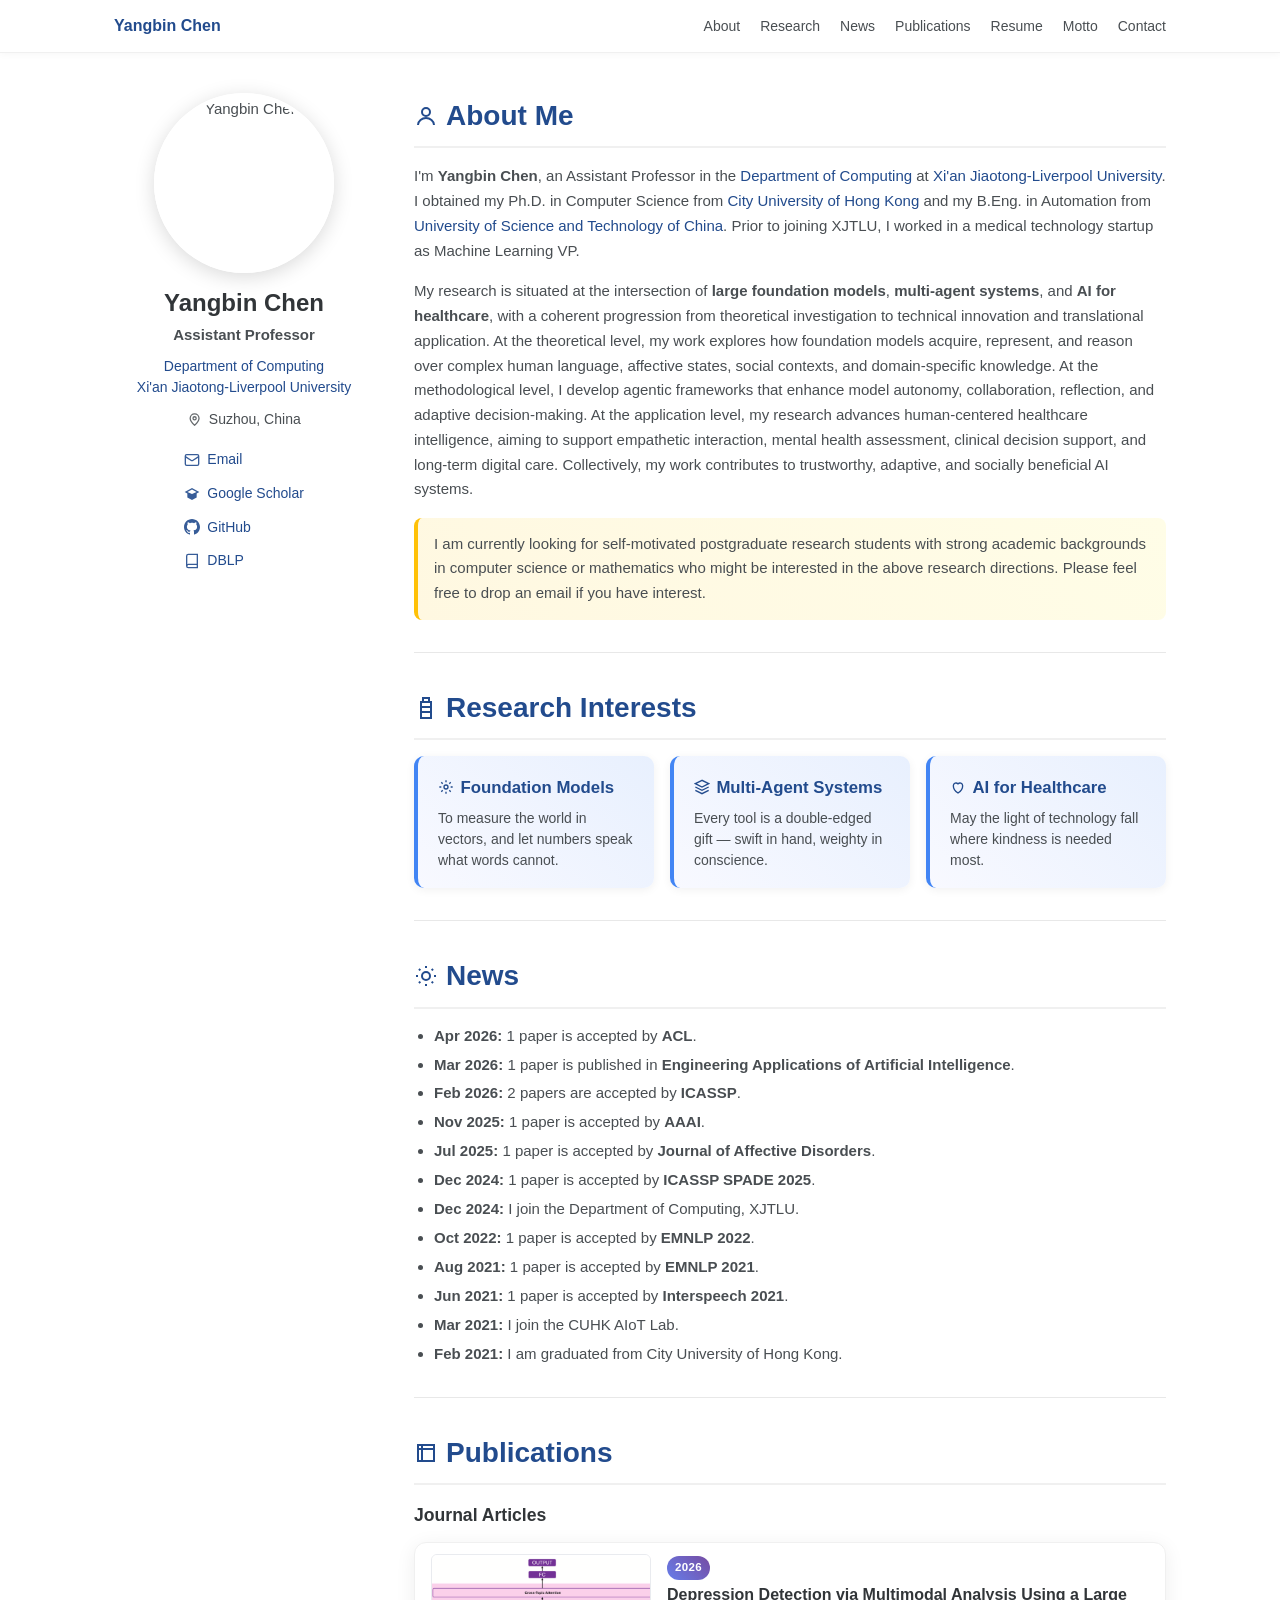
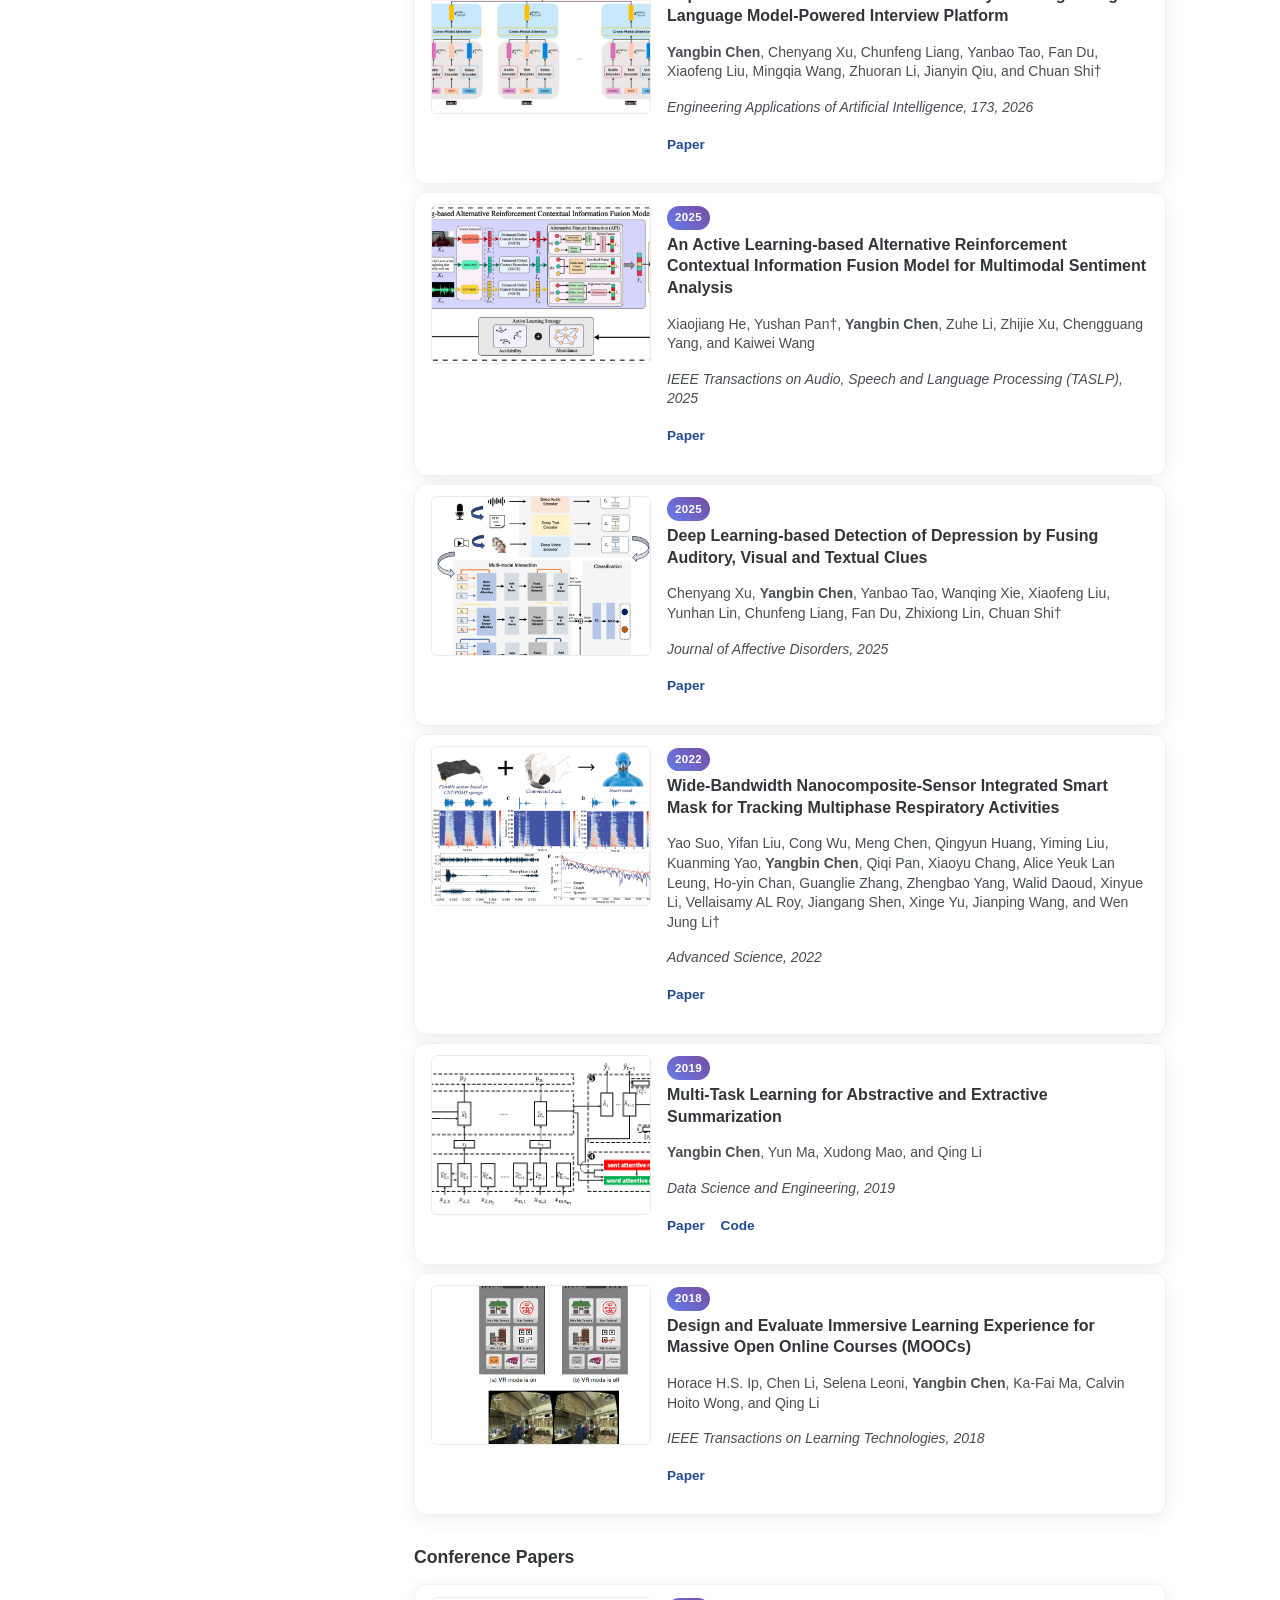
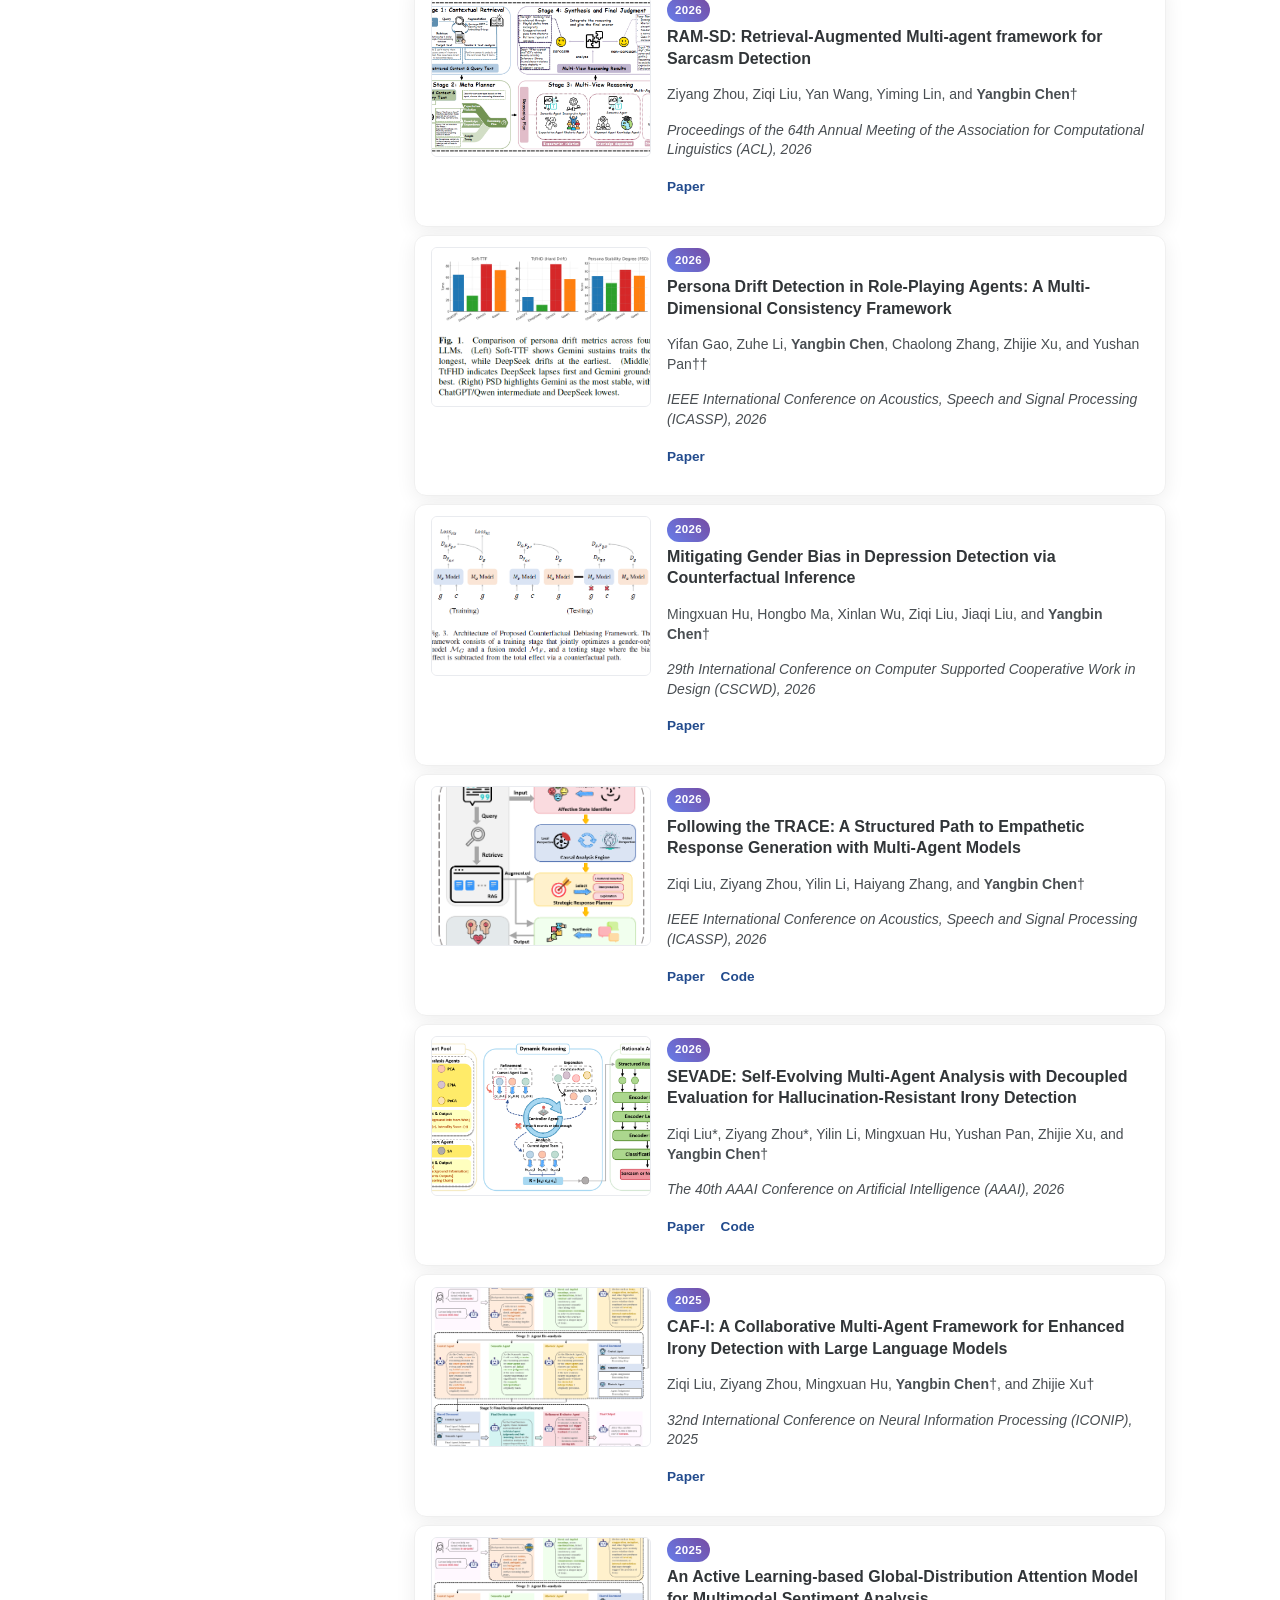
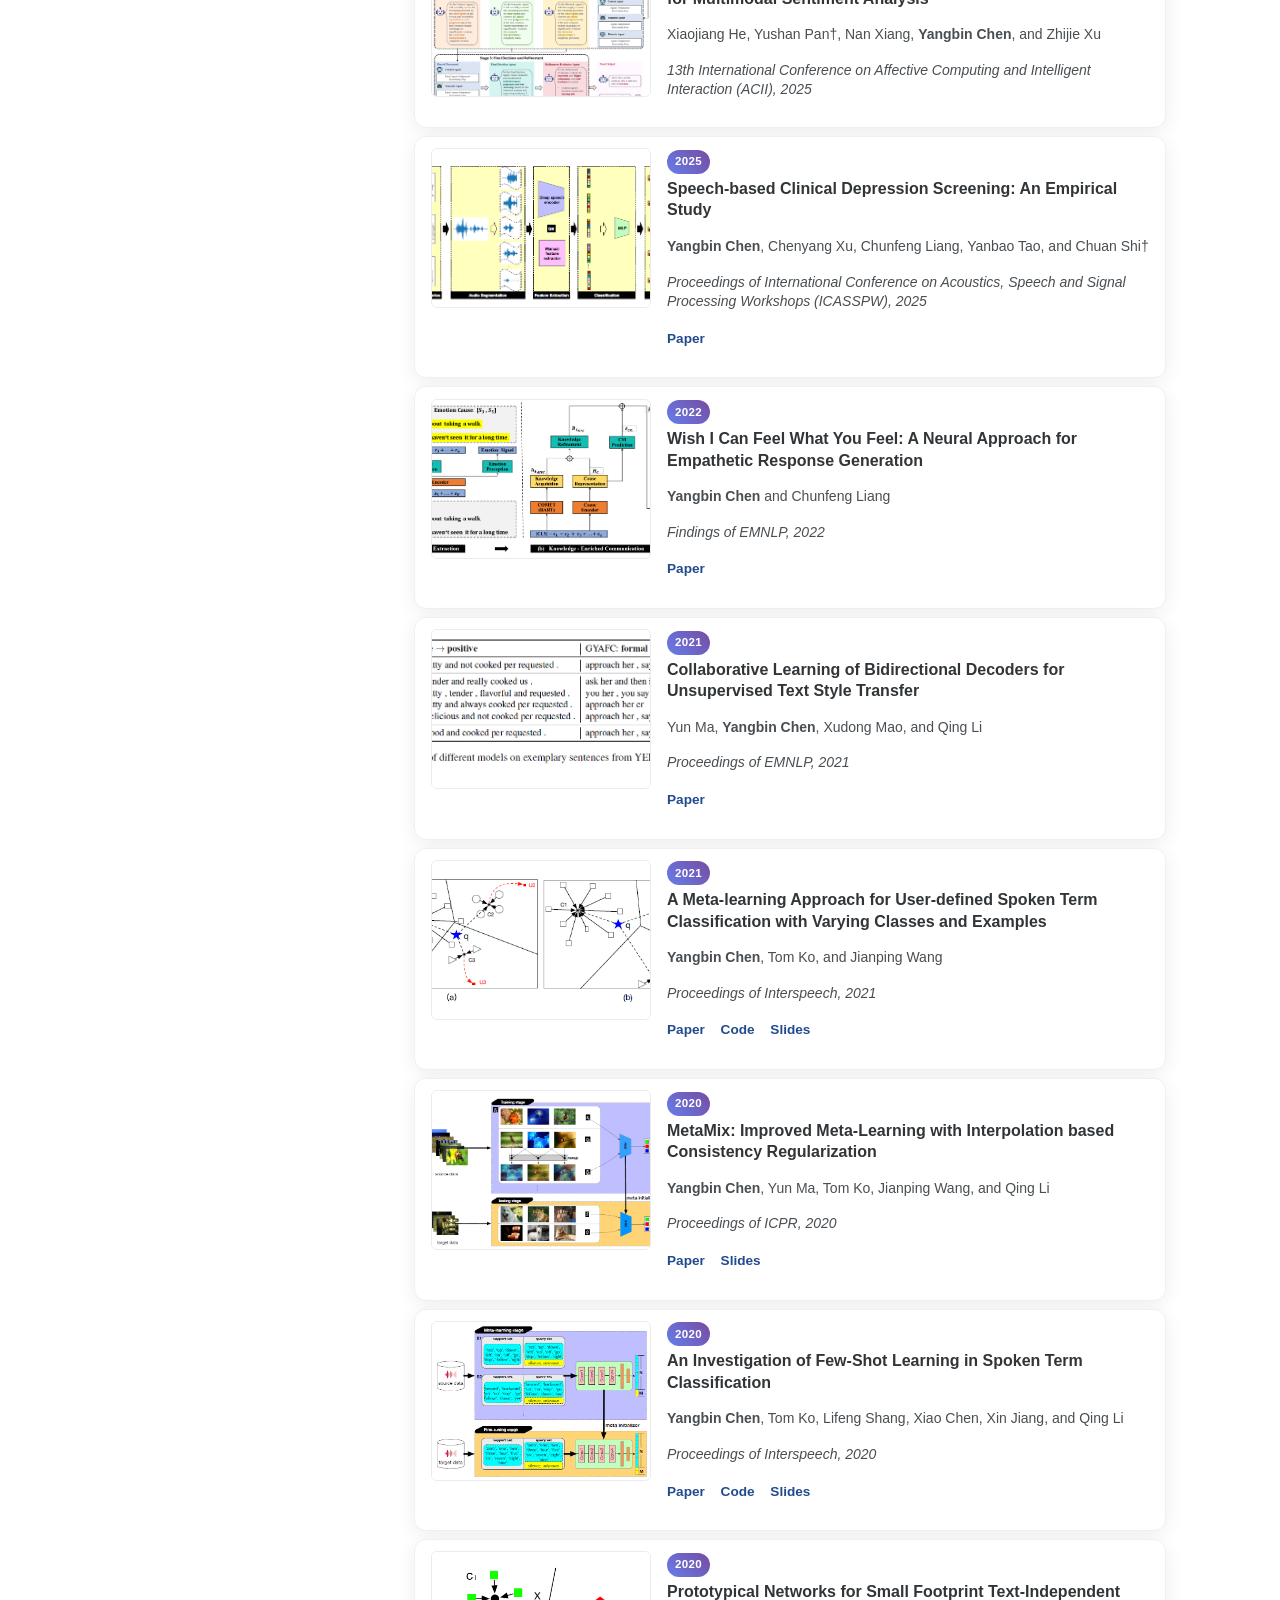
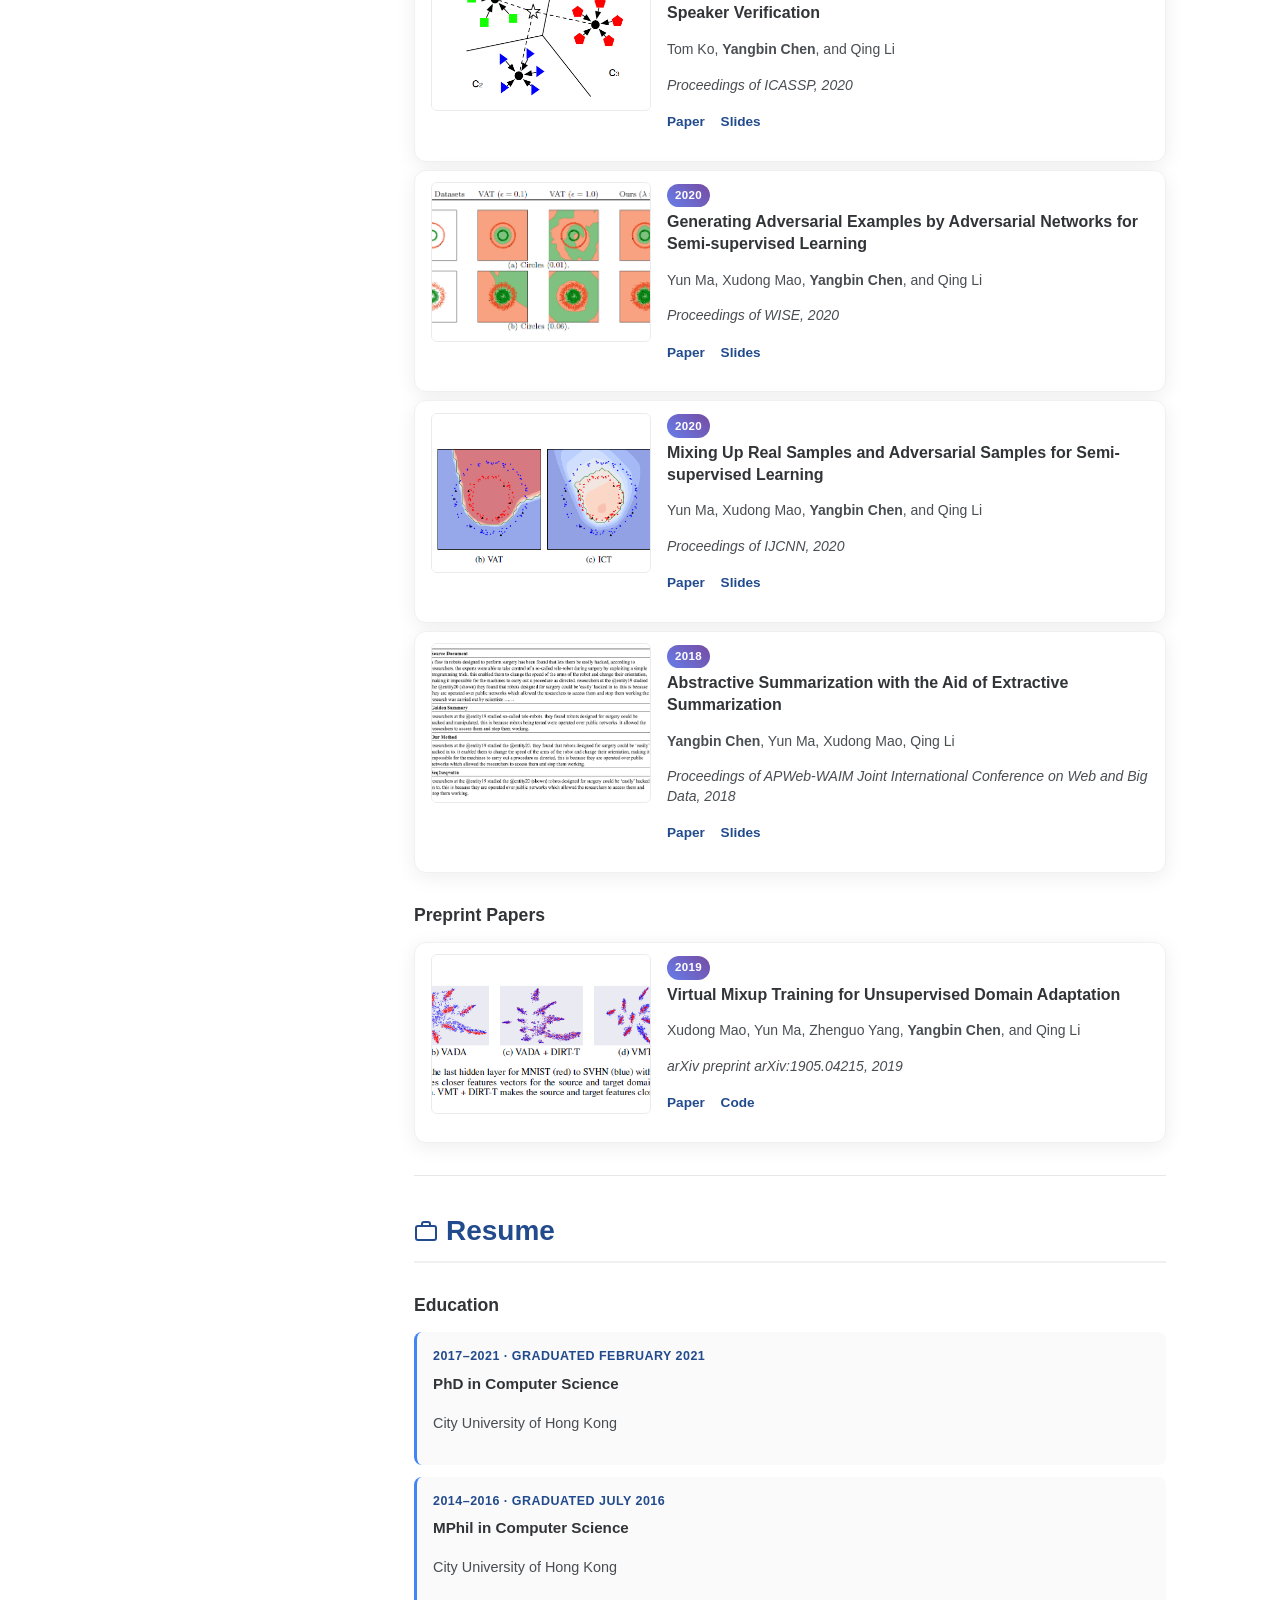
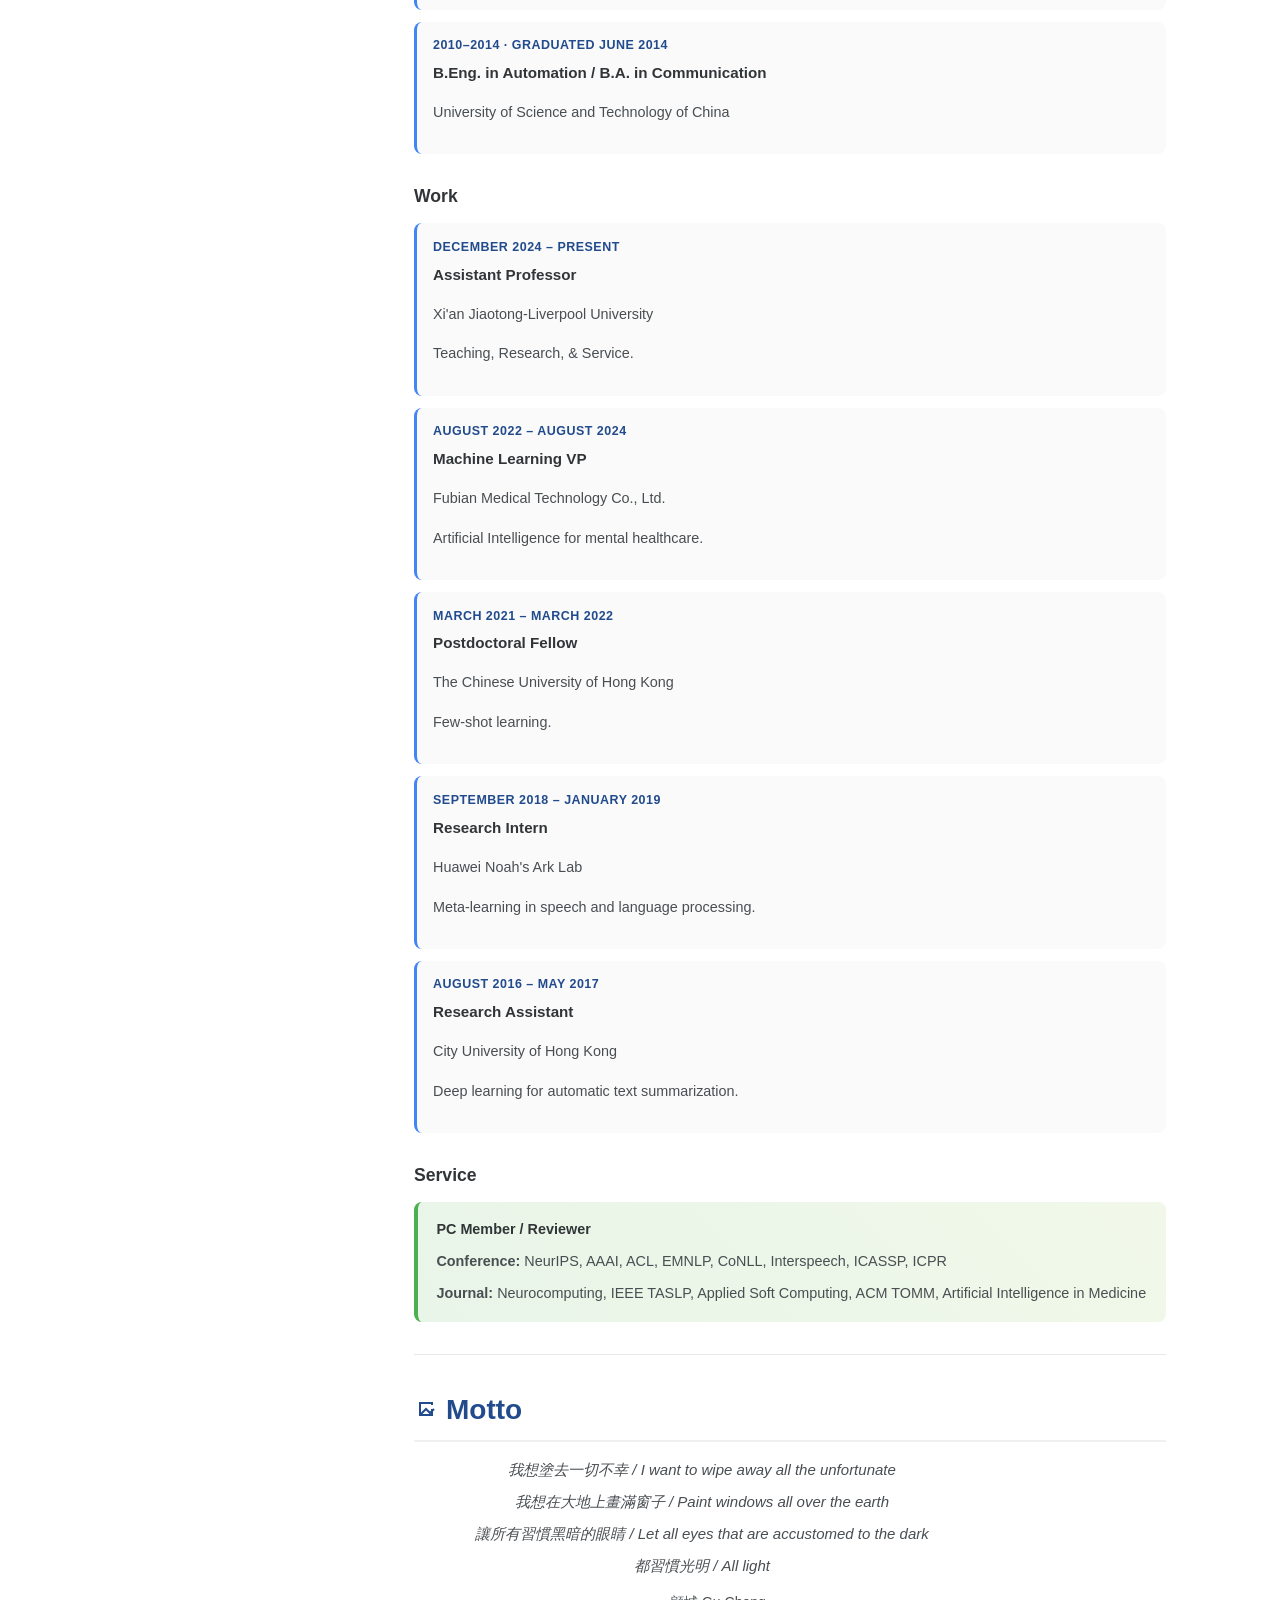
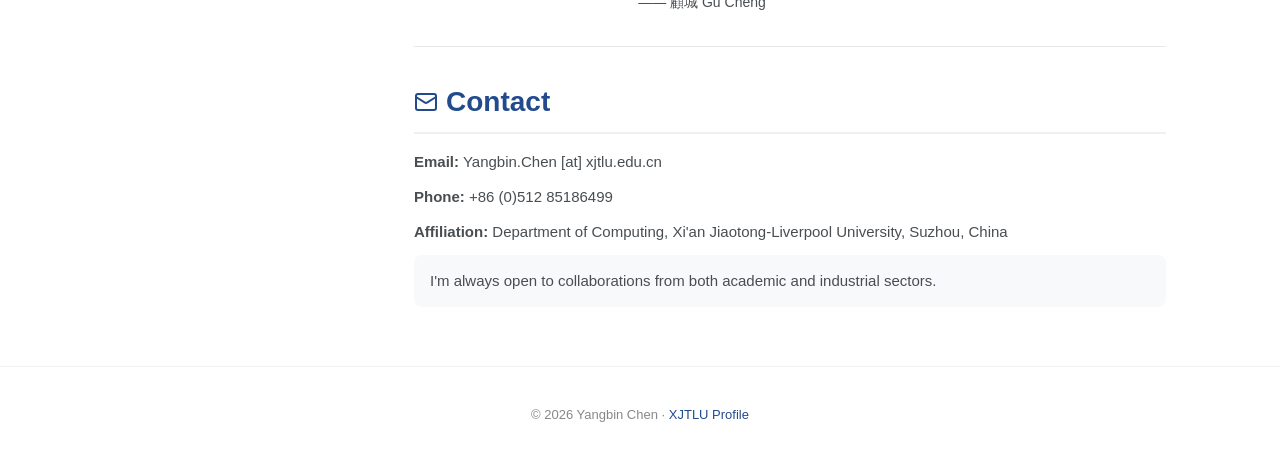
==== commit 8e716867: "Update research interest titles and enlarge publication thumbnails. Co-authored-by: Cursor <cursorag" ====
--- a/index.html
+++ b/index.html
@@ -102,14 +102,14 @@
           <article class="card">
             <h3>
               <svg class="card-icon" xmlns="http://www.w3.org/2000/svg" viewBox="0 0 24 24" fill="none" stroke="currentColor" stroke-width="2" aria-hidden="true"><circle cx="12" cy="12" r="3"/><path d="M12 2v3M12 19v3M2 12h3M19 12h3M4.93 4.93l2.12 2.12M16.95 16.95l2.12 2.12M4.93 19.07l2.12-2.12M16.95 7.05l2.12-2.12"/></svg>
-              Machine Intelligence
+              Foundation Models
             </h3>
             <p>To measure the world in vectors, and let numbers speak what words cannot.</p>
           </article>
           <article class="card">
             <h3>
               <svg class="card-icon" xmlns="http://www.w3.org/2000/svg" viewBox="0 0 24 24" fill="none" stroke="currentColor" stroke-width="2" aria-hidden="true"><path d="M12 2 2 7l10 5 10-5-10-5z"/><path d="M2 17l10 5 10-5M2 12l10 5 10-5"/></svg>
-              Large Foundation Model
+              Multi-Agent Systems
             </h3>
             <p>Every tool is a double-edged gift — swift in hand, weighty in conscience.</p>
           </article>
--- a/styles.css
+++ b/styles.css
@@ -345,9 +345,9 @@
 }
 
 .pub-thumb-wrap {
-  flex: 0 0 110px;
-  width: 110px;
-  height: 80px;
+  flex: 0 0 220px;
+  width: 220px;
+  height: 160px;
   display: flex;
   align-items: center;
   justify-content: center;
@@ -596,7 +596,7 @@
 
   .pub-thumb-wrap {
     width: 100%;
-    height: 90px;
+    height: 180px;
     flex: none;
   }
 }
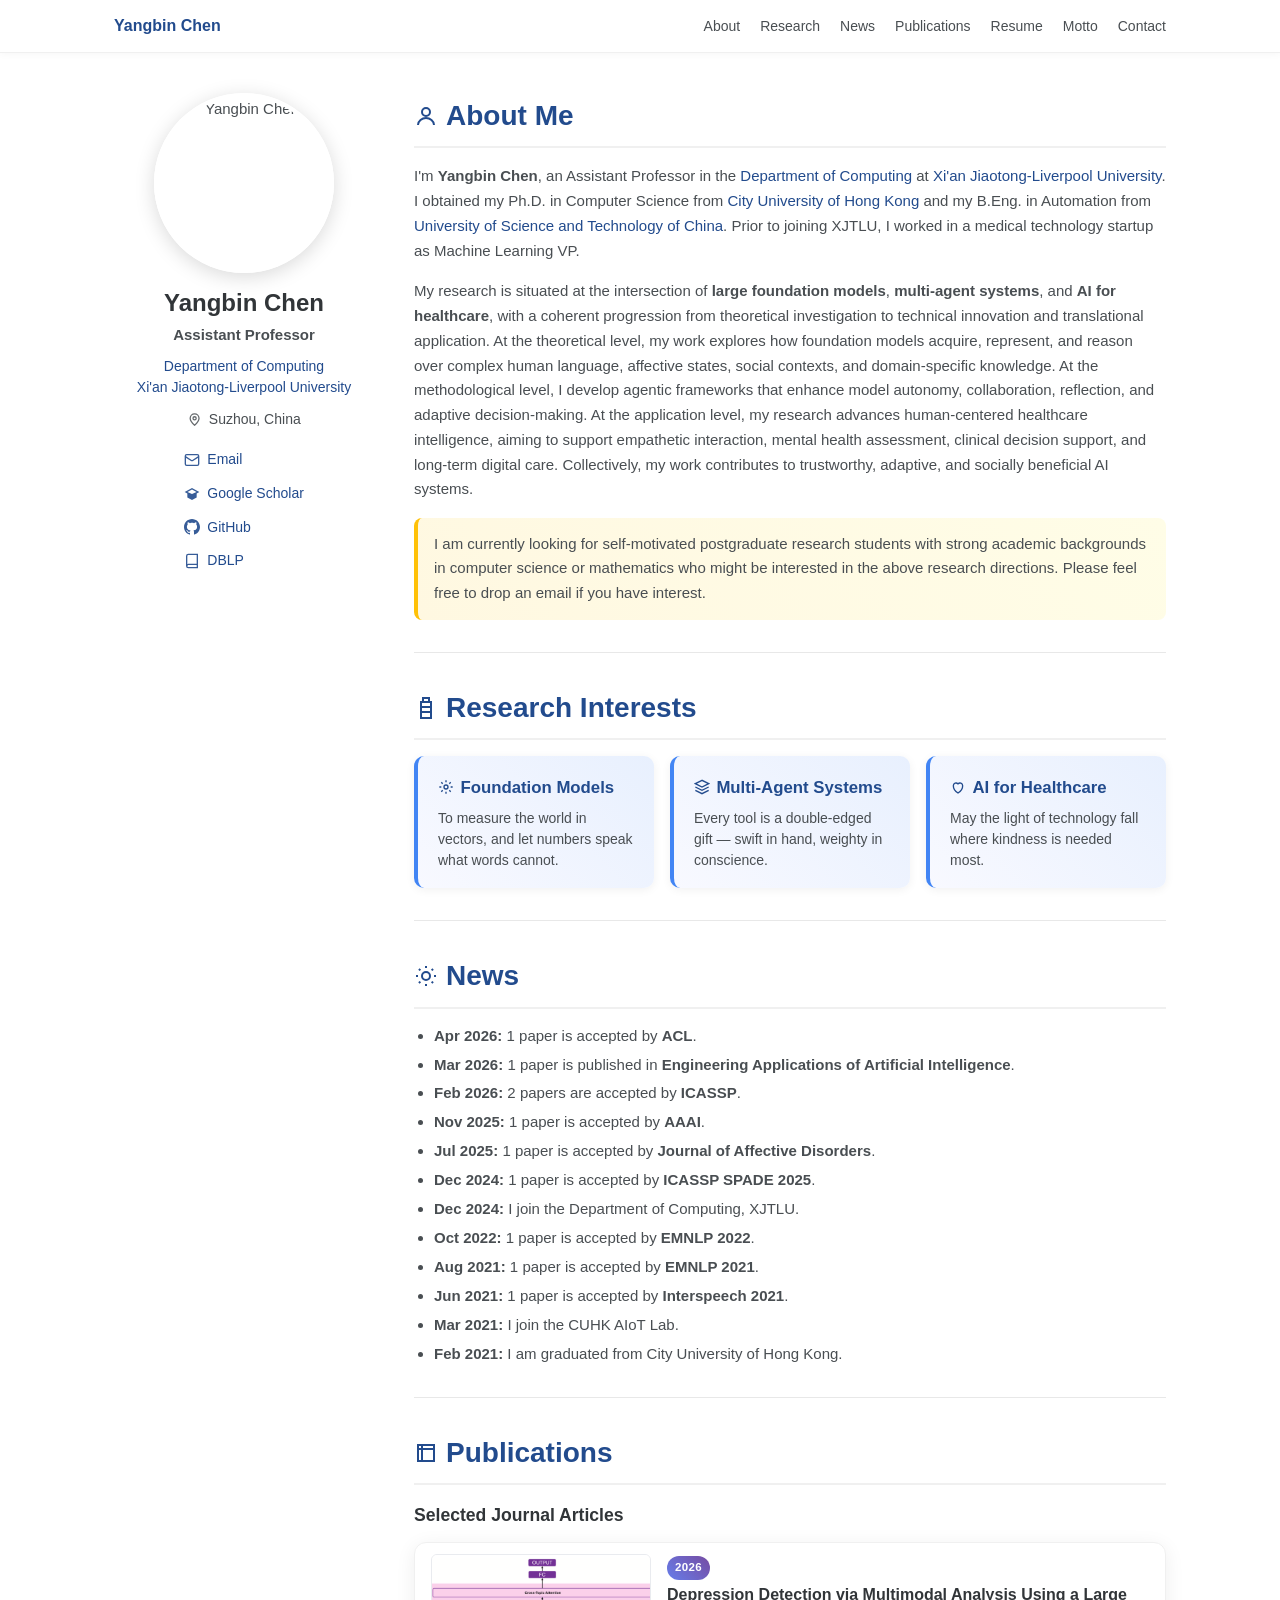
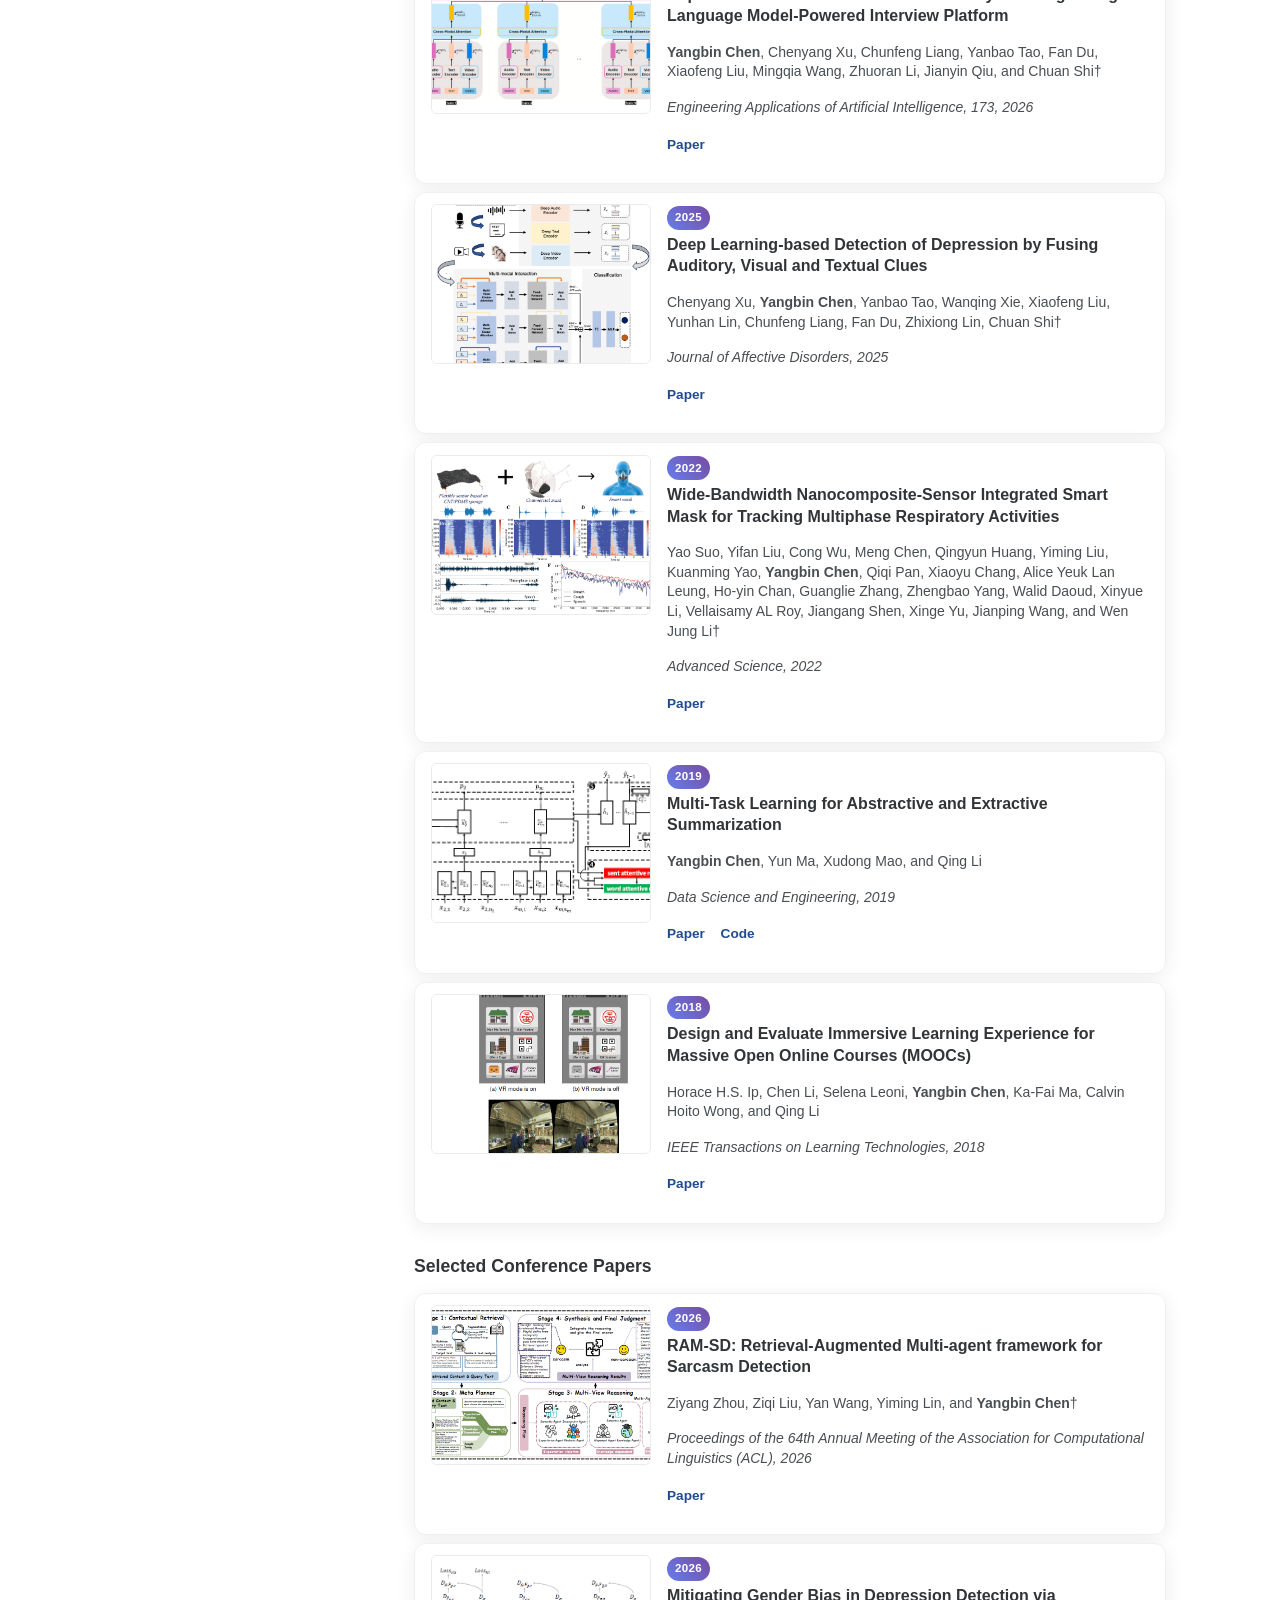
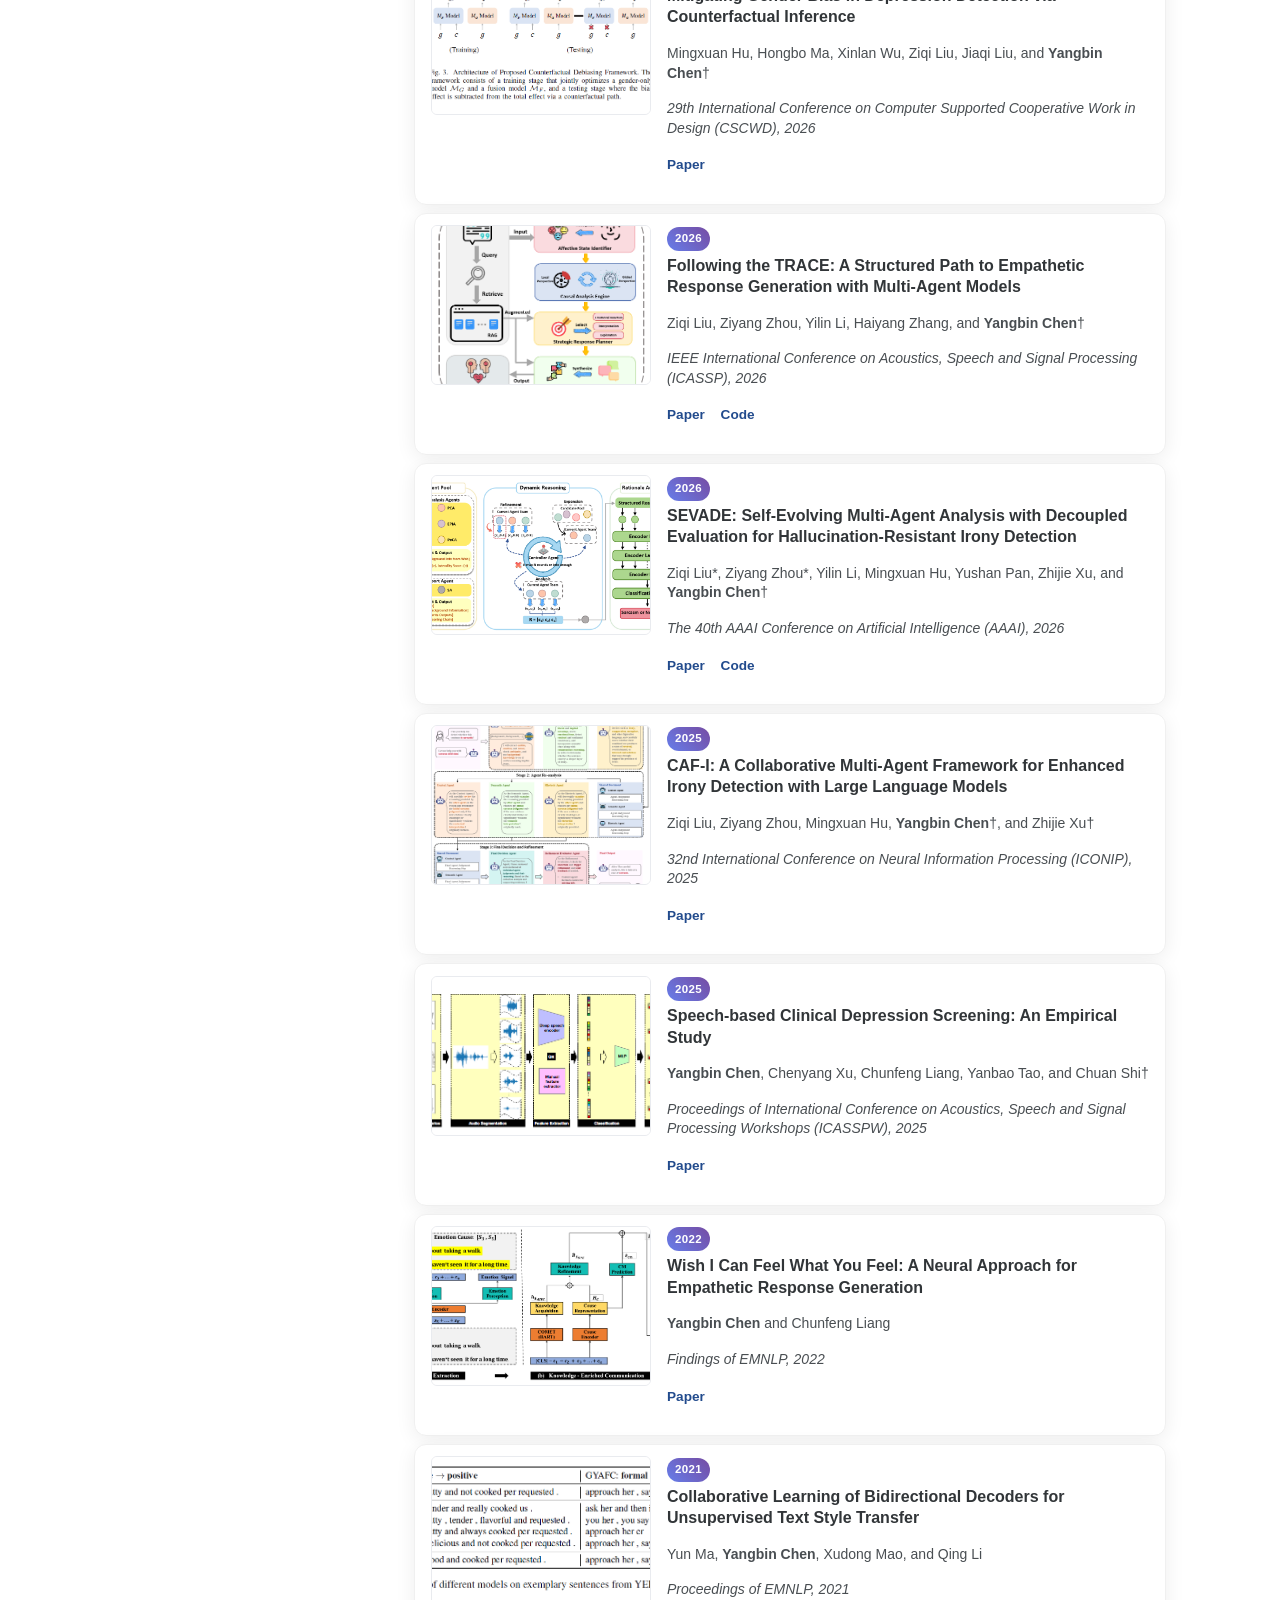
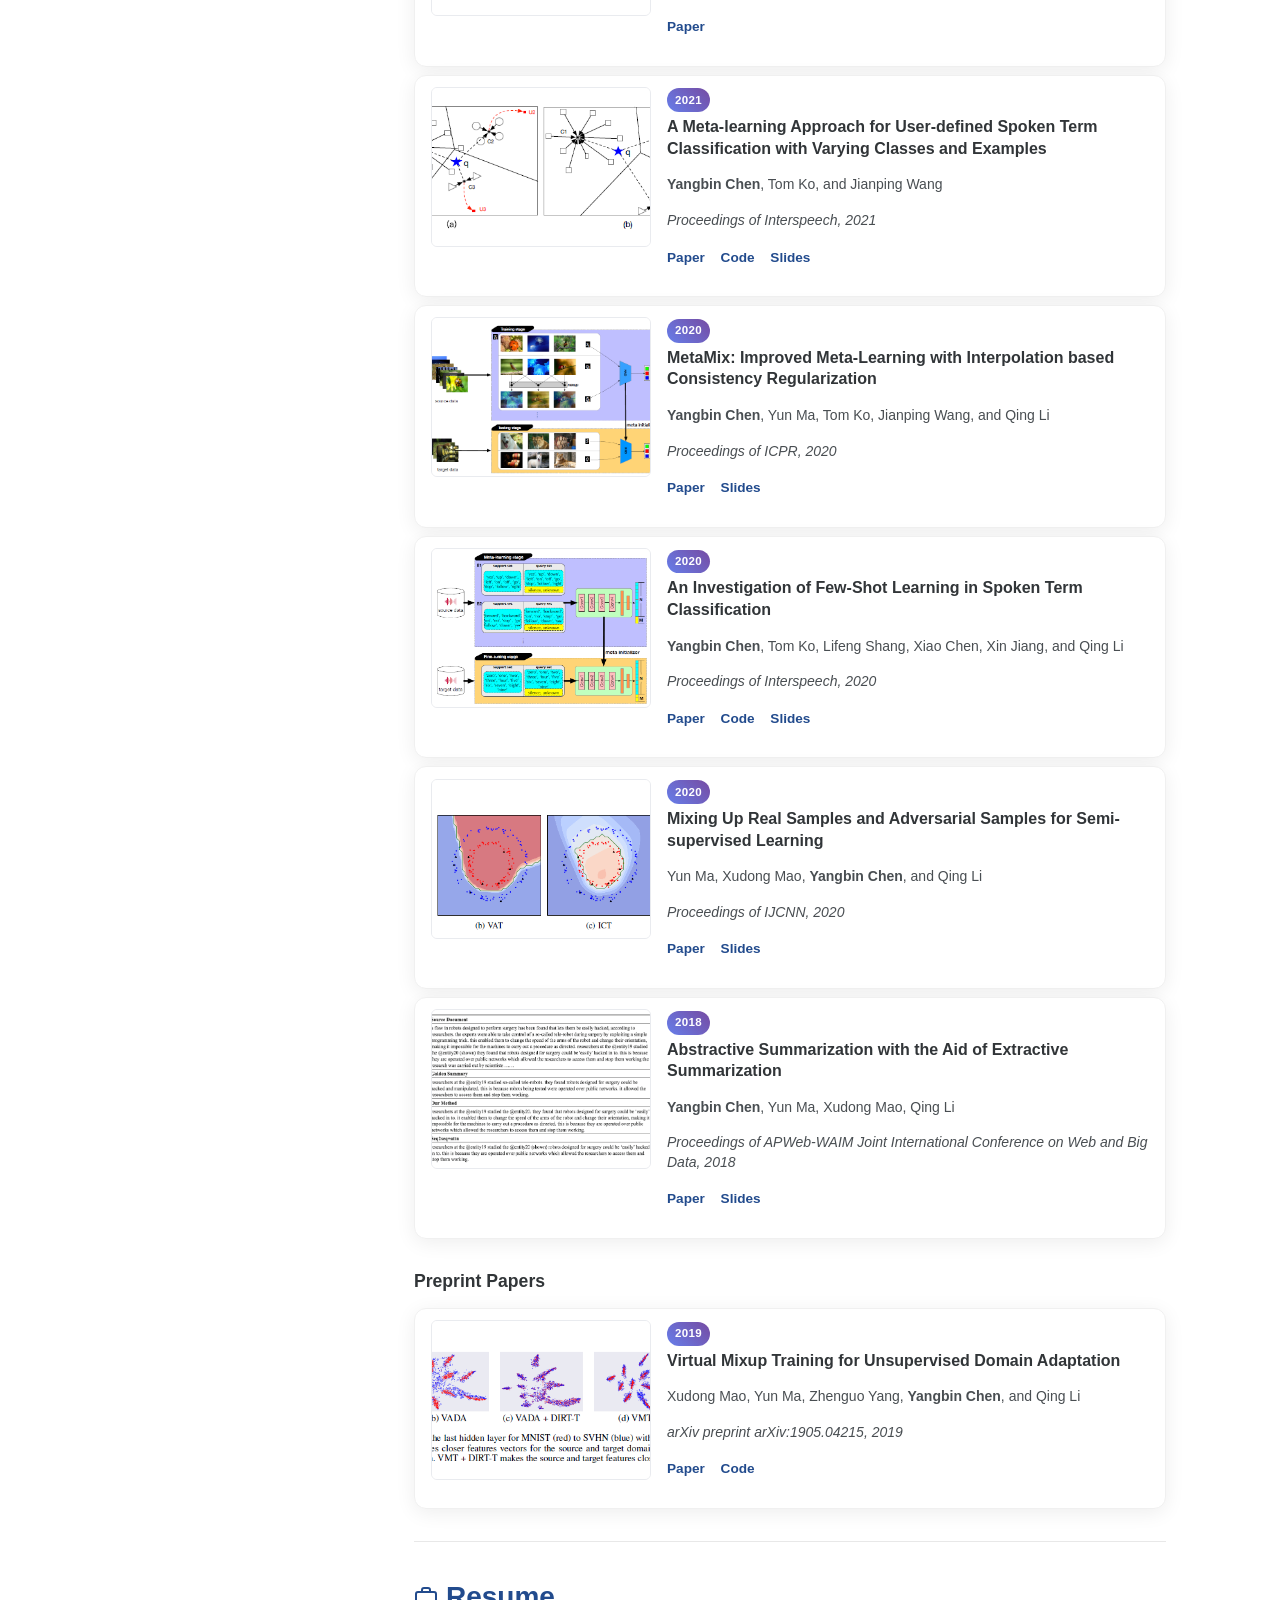
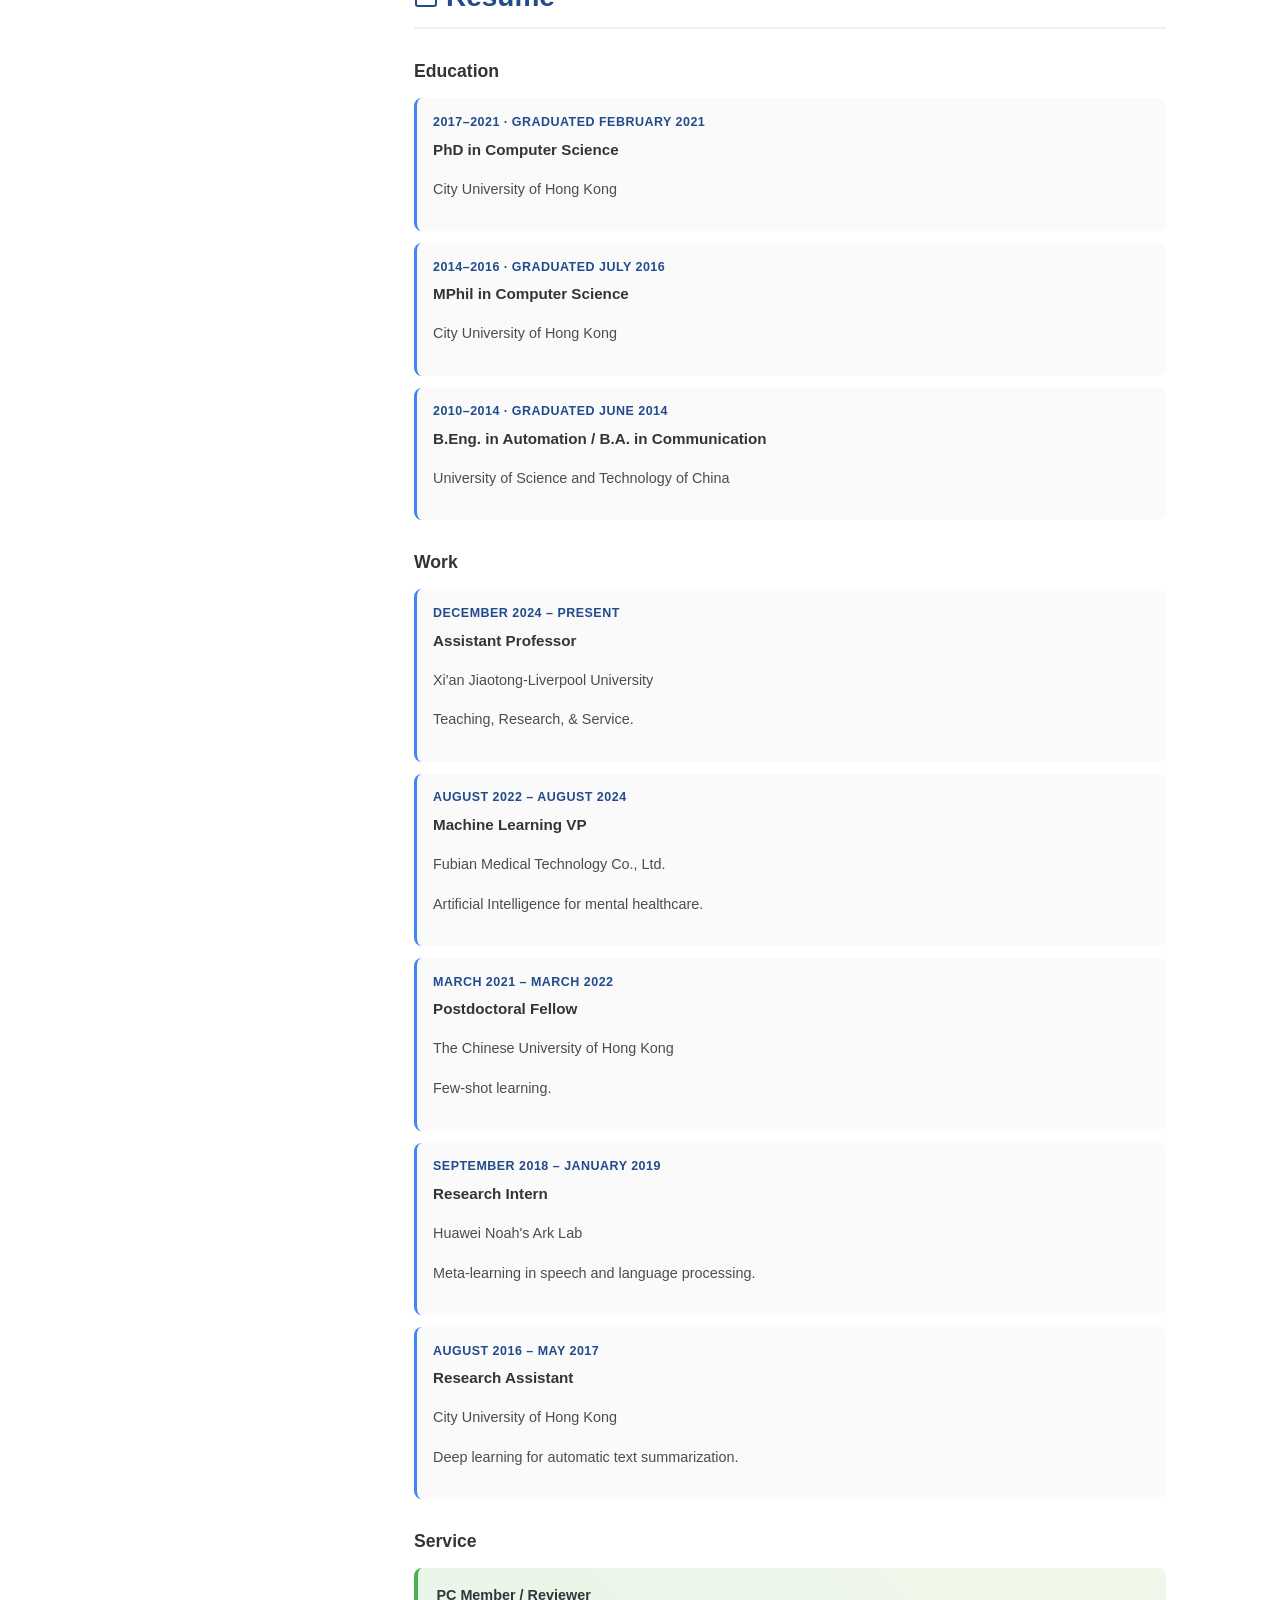
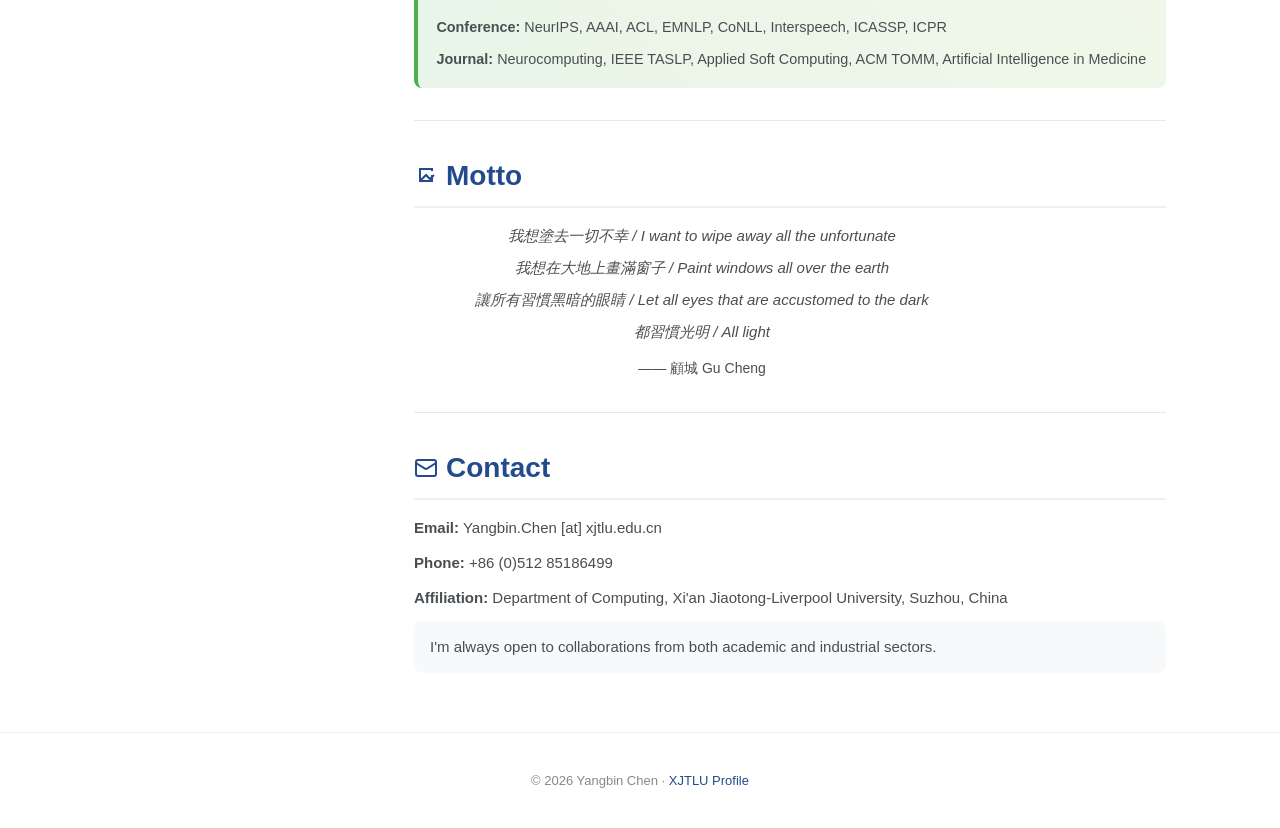
==== commit a1731480: "Update index.html" ====
--- a/index.html
+++ b/index.html
@@ -154,7 +154,7 @@
           Publications
         </h2>
 
-      <h3 class="pub-category">Journal Articles</h3>
+      <h3 class="pub-category">Selected Journal Articles</h3>
       <ul class="pub-list">
         <li class="pub-item">
           <div class="pub-thumb-wrap">
@@ -168,18 +168,8 @@
             <p class="pub-links"><a href="https://www.sciencedirect.com/science/article/abs/pii/S095219762600761X" target="_blank" rel="noopener">Paper</a></p>
           </div>
         </li>
-        <li class="pub-item">
-          <div class="pub-thumb-wrap">
-            <img class="pub-thumb" src="assets/img/pub-02.png" alt="Framework figure" onerror="this.style.display='none'">
-          </div>
-          <div class="pub-body">
-            <span class="pub-year">2025</span>
-            <p class="pub-title">An Active Learning-based Alternative Reinforcement Contextual Information Fusion Model for Multimodal Sentiment Analysis</p>
-            <p class="pub-authors">Xiaojiang He, Yushan Pan†, <strong>Yangbin Chen</strong>, Zuhe Li, Zhijie Xu, Chengguang Yang, and Kaiwei Wang</p>
-            <p class="pub-venue"><em>IEEE Transactions on Audio, Speech and Language Processing (TASLP), 2025</em></p>
-            <p class="pub-links"><a href="https://doi.org/10.1109/TASLPRO.2025.3597474" target="_blank" rel="noopener">Paper</a></p>
-          </div>
-        </li>
+        
+        
         <li class="pub-item">
           <div class="pub-thumb-wrap">
             <img class="pub-thumb" src="assets/img/pub-03.png" alt="Framework figure" onerror="this.style.display='none'">
@@ -233,7 +223,7 @@
         </li>
       </ul>
 
-      <h3 class="pub-category">Conference Papers</h3>
+      <h3 class="pub-category">Selected Conference Papers</h3>
       <ul class="pub-list">
         <li class="pub-item">
           <div class="pub-thumb-wrap">
@@ -249,18 +239,7 @@
             </p>
           </div>
         </li>
-        <li class="pub-item">
-          <div class="pub-thumb-wrap">
-            <img class="pub-thumb" src="assets/img/pub-08.png" alt="Framework figure" onerror="this.style.display='none'">
-          </div>
-          <div class="pub-body">
-            <span class="pub-year">2026</span>
-            <p class="pub-title">Persona Drift Detection in Role-Playing Agents: A Multi-Dimensional Consistency Framework</p>
-            <p class="pub-authors">Yifan Gao, Zuhe Li, <strong>Yangbin Chen</strong>, Chaolong Zhang, Zhijie Xu, and Yushan Pan††</p>
-            <p class="pub-venue"><em>IEEE International Conference on Acoustics, Speech and Signal Processing (ICASSP), 2026</em></p>
-            <p class="pub-links"><a href="https://www.cmsworkshops.com/ICASSP2026/view_paper.php?PaperNum=17453" target="_blank" rel="noopener">Paper</a></p>
-          </div>
-        </li>
+        
         <li class="pub-item">
           <div class="pub-thumb-wrap">
             <img class="pub-thumb" src="assets/img/pub-09.png" alt="Framework figure" onerror="this.style.display='none'">
@@ -315,17 +294,7 @@
             <p class="pub-links"><a href="https://openreview.net/forum?id=wVXNpw2amK" target="_blank" rel="noopener">Paper</a></p>
           </div>
         </li>
-        <li class="pub-item">
-          <div class="pub-thumb-wrap">
-            <img class="pub-thumb" src="assets/img/pub-13.png" alt="Framework figure" onerror="this.style.display='none'">
-          </div>
-          <div class="pub-body">
-            <span class="pub-year">2025</span>
-            <p class="pub-title">An Active Learning-based Global-Distribution Attention Model for Multimodal Sentiment Analysis</p>
-            <p class="pub-authors">Xiaojiang He, Yushan Pan†, Nan Xiang, <strong>Yangbin Chen</strong>, and Zhijie Xu</p>
-            <p class="pub-venue"><em>13th International Conference on Affective Computing and Intelligent Interaction (ACII), 2025</em></p>
-          </div>
-        </li>
+        
         <li class="pub-item">
           <div class="pub-thumb-wrap">
             <img class="pub-thumb" src="assets/img/pub-14.png" alt="Framework figure" onerror="this.style.display='none'">
@@ -409,36 +378,7 @@
             </p>
           </div>
         </li>
-        <li class="pub-item">
-          <div class="pub-thumb-wrap">
-            <img class="pub-thumb" src="assets/img/pub-20.png" alt="Framework figure" onerror="this.style.display='none'">
-          </div>
-          <div class="pub-body">
-            <span class="pub-year">2020</span>
-            <p class="pub-title">Prototypical Networks for Small Footprint Text-Independent Speaker Verification</p>
-            <p class="pub-authors">Tom Ko, <strong>Yangbin Chen</strong>, and Qing Li</p>
-            <p class="pub-venue"><em>Proceedings of ICASSP, 2020</em></p>
-            <p class="pub-links">
-              <a href="https://ieeexplore.ieee.org/document/9054471" target="_blank" rel="noopener">Paper</a>
-              <a href="https://yangbin-chen.github.io/pdf/icassp_protonet_sv_slides.pdf" target="_blank" rel="noopener">Slides</a>
-            </p>
-          </div>
-        </li>
-        <li class="pub-item">
-          <div class="pub-thumb-wrap">
-            <img class="pub-thumb" src="assets/img/pub-21.png" alt="Framework figure" onerror="this.style.display='none'">
-          </div>
-          <div class="pub-body">
-            <span class="pub-year">2020</span>
-            <p class="pub-title">Generating Adversarial Examples by Adversarial Networks for Semi-supervised Learning</p>
-            <p class="pub-authors">Yun Ma, Xudong Mao, <strong>Yangbin Chen</strong>, and Qing Li</p>
-            <p class="pub-venue"><em>Proceedings of WISE, 2020</em></p>
-            <p class="pub-links">
-              <a href="https://link.springer.com/chapter/10.1007/978-3-030-34223-4_8" target="_blank" rel="noopener">Paper</a>
-              <a href="https://yangbin-chen.github.io/pdf/WISE2019.pdf" target="_blank" rel="noopener">Slides</a>
-            </p>
-          </div>
-        </li>
+        
         <li class="pub-item">
           <div class="pub-thumb-wrap">
             <img class="pub-thumb" src="assets/img/pub-22.png" alt="Framework figure" onerror="this.style.display='none'">
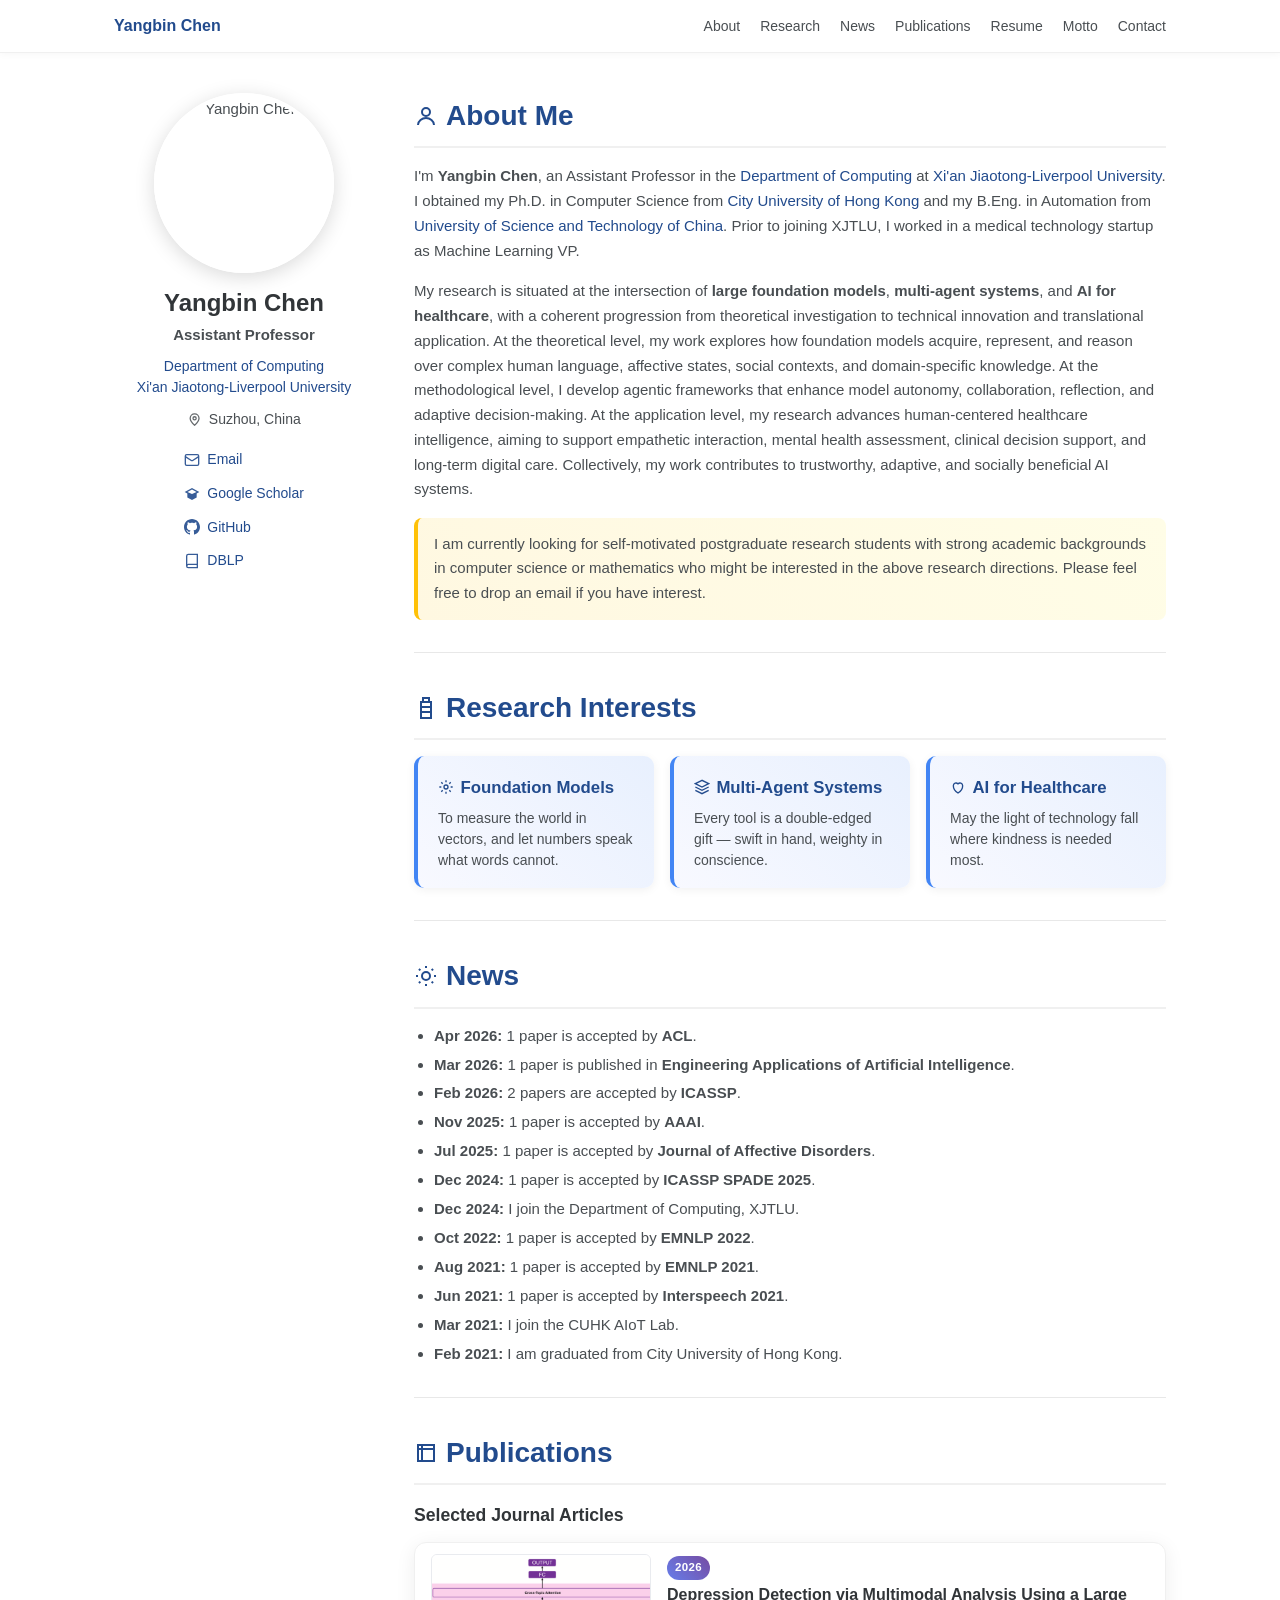
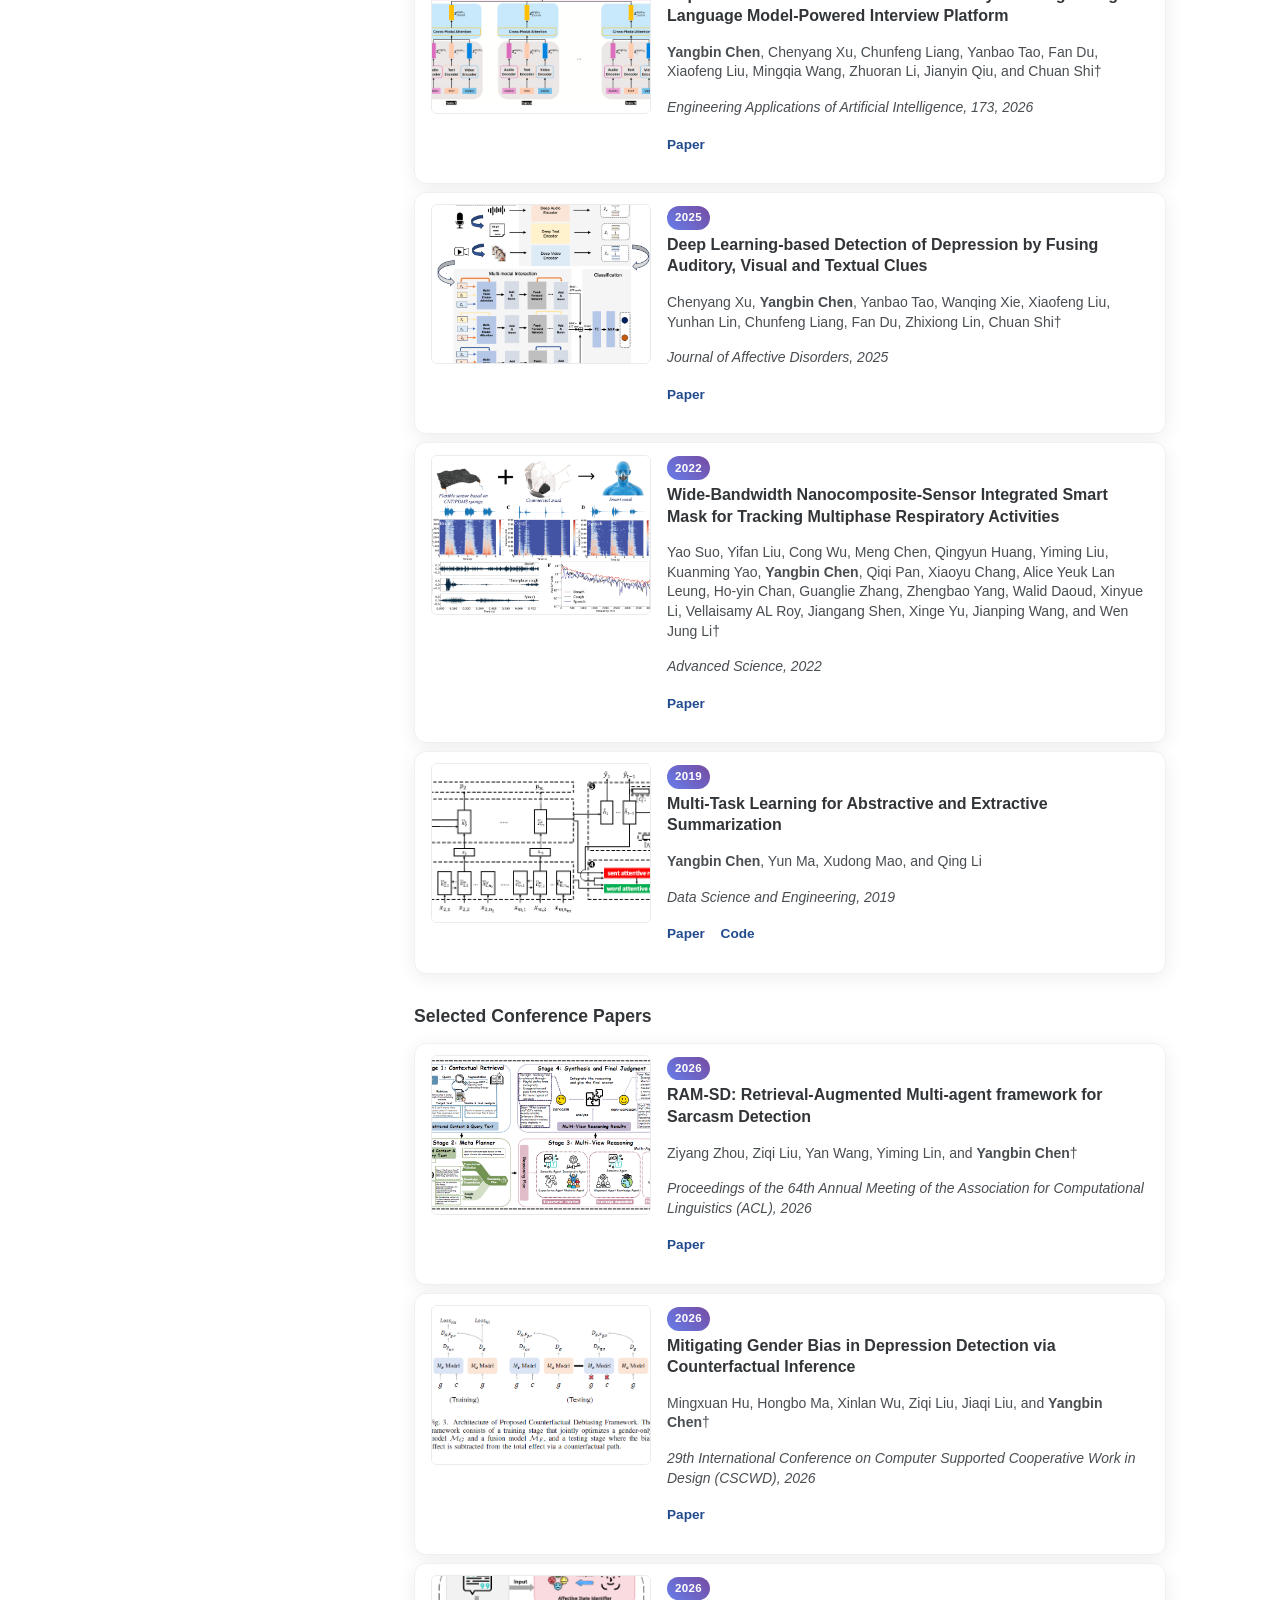
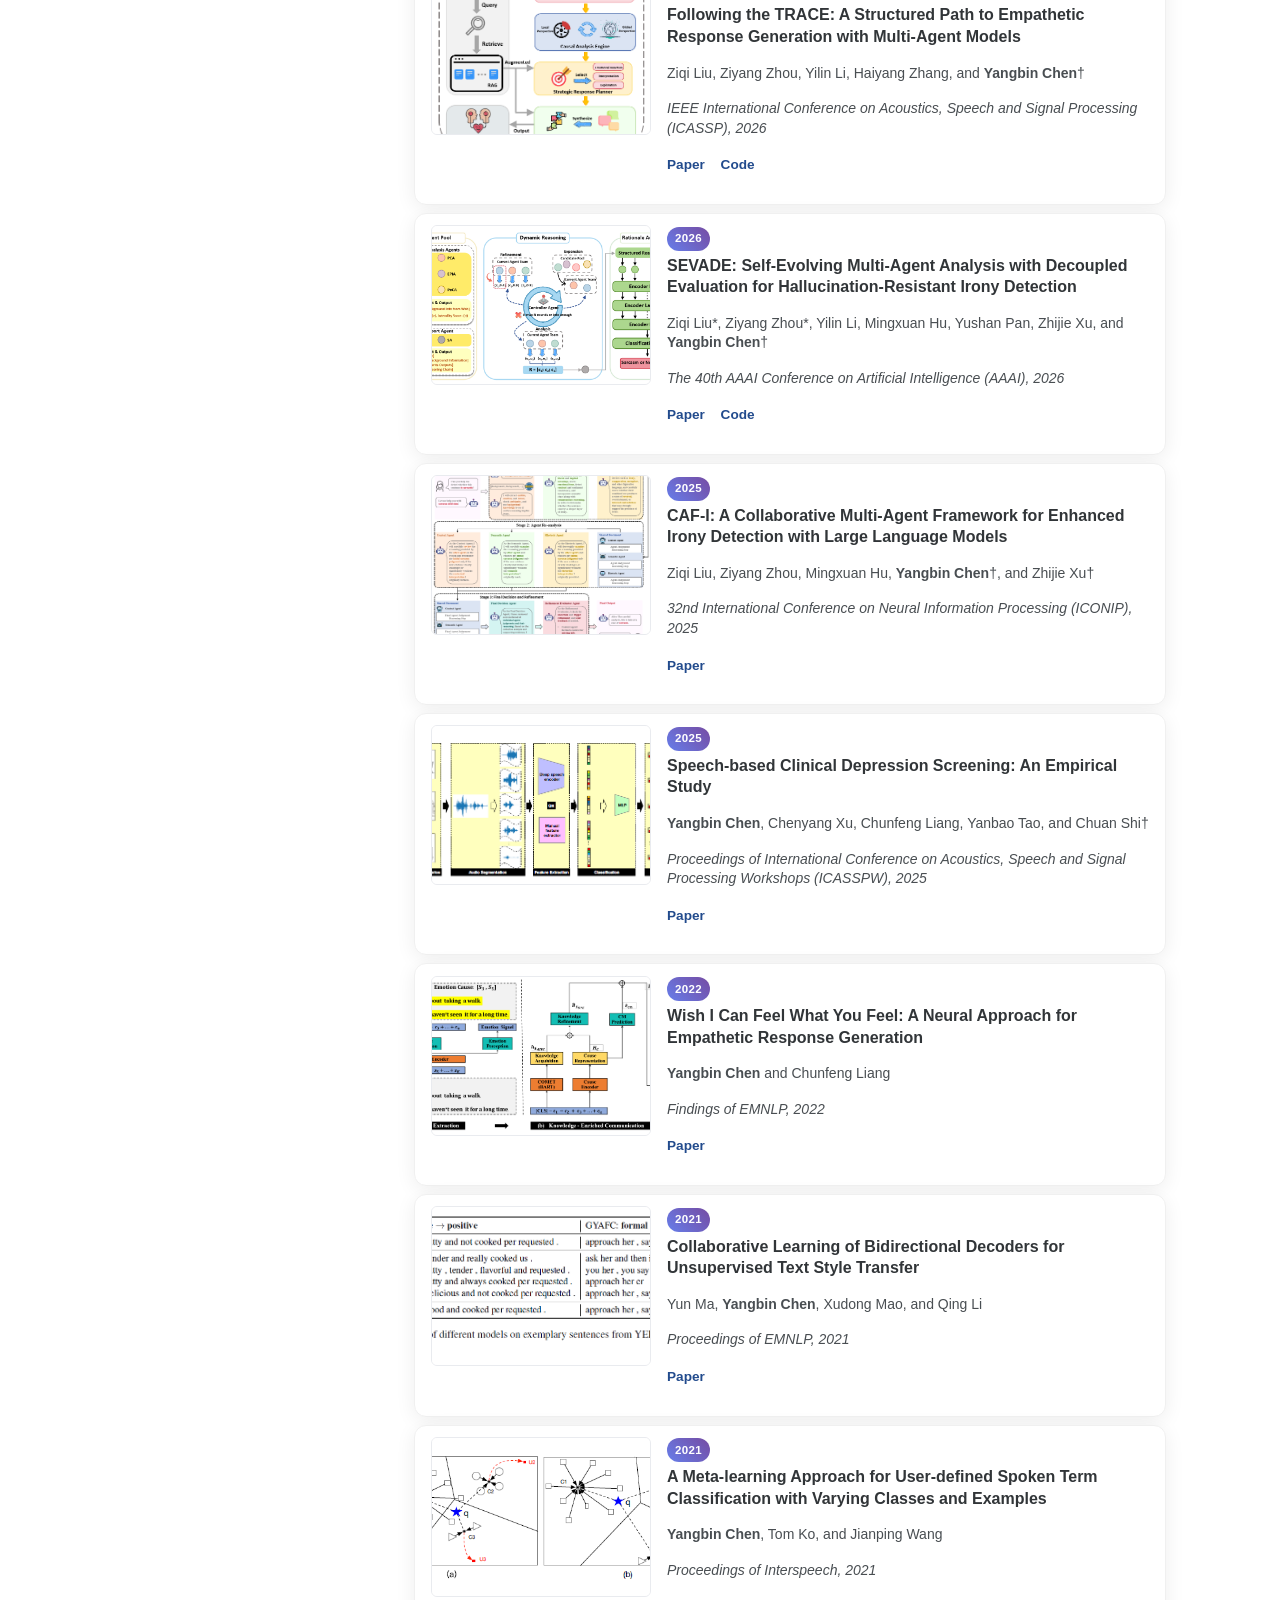
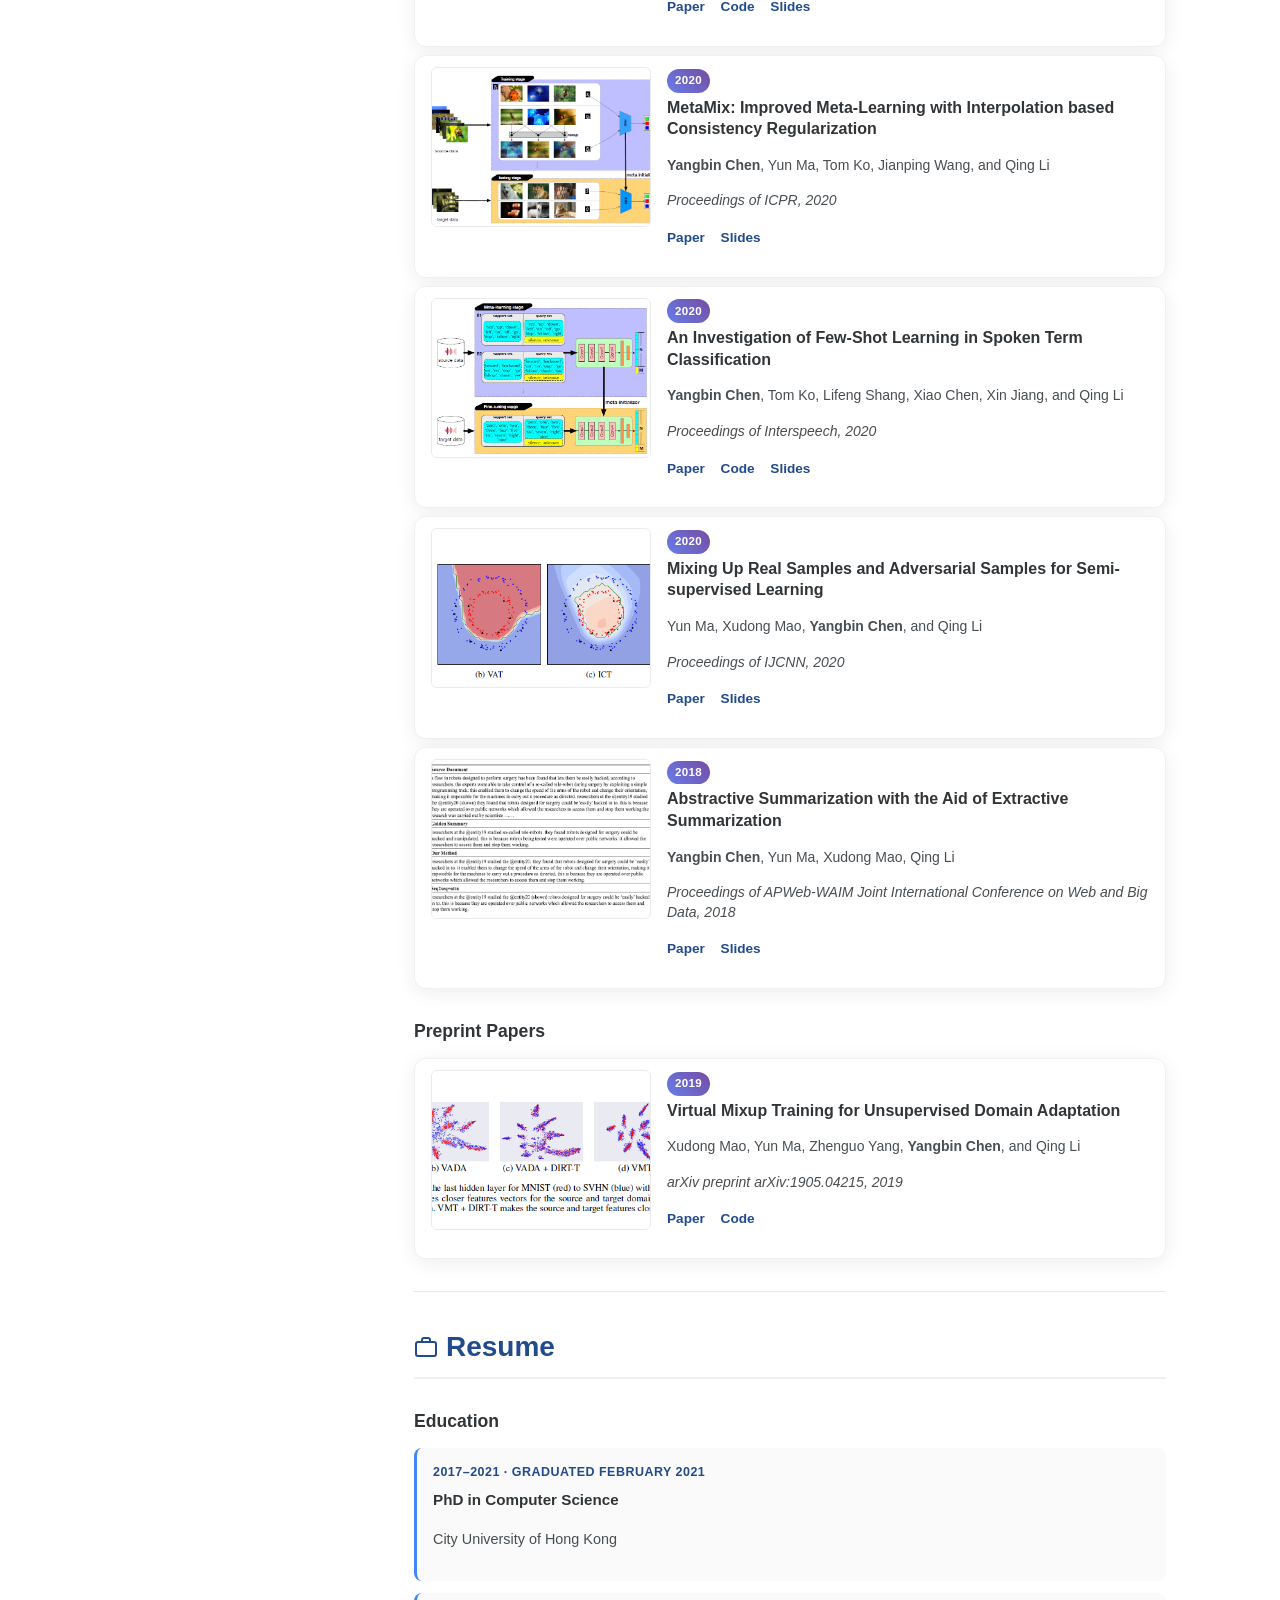
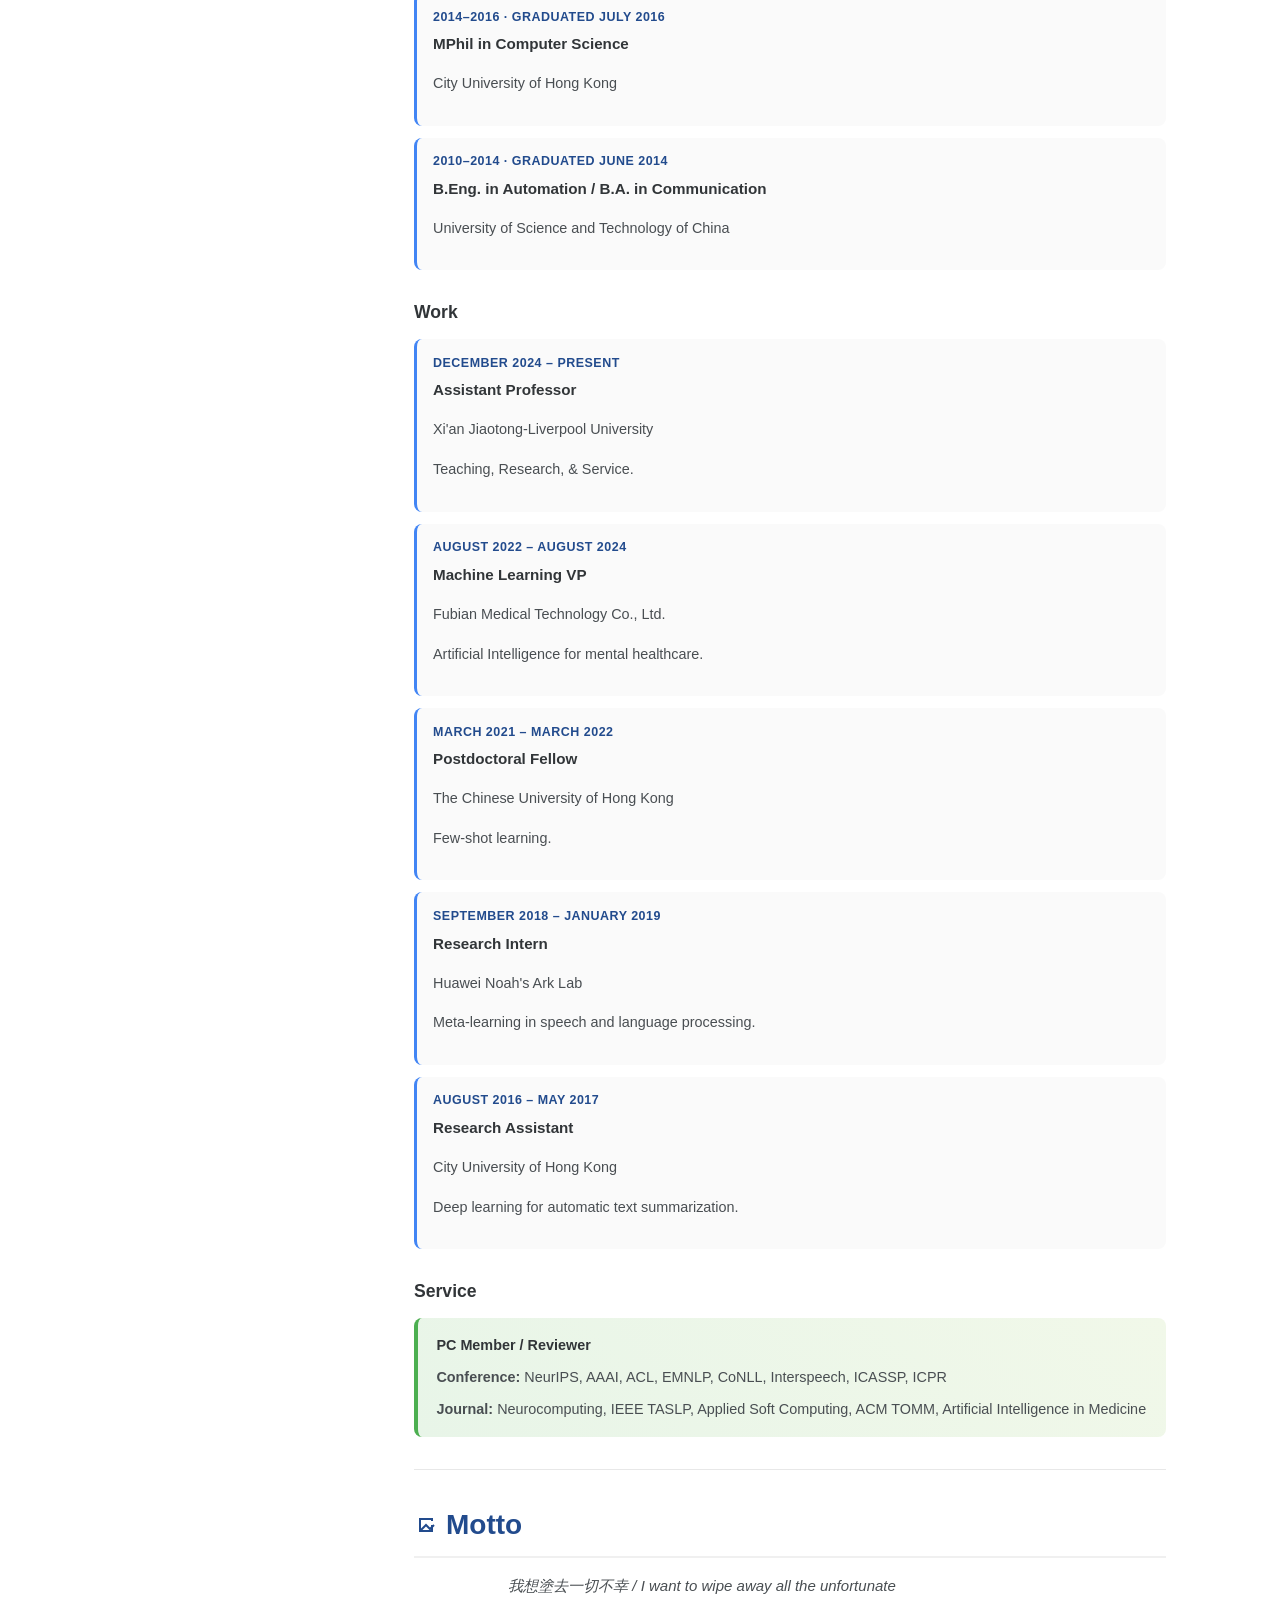
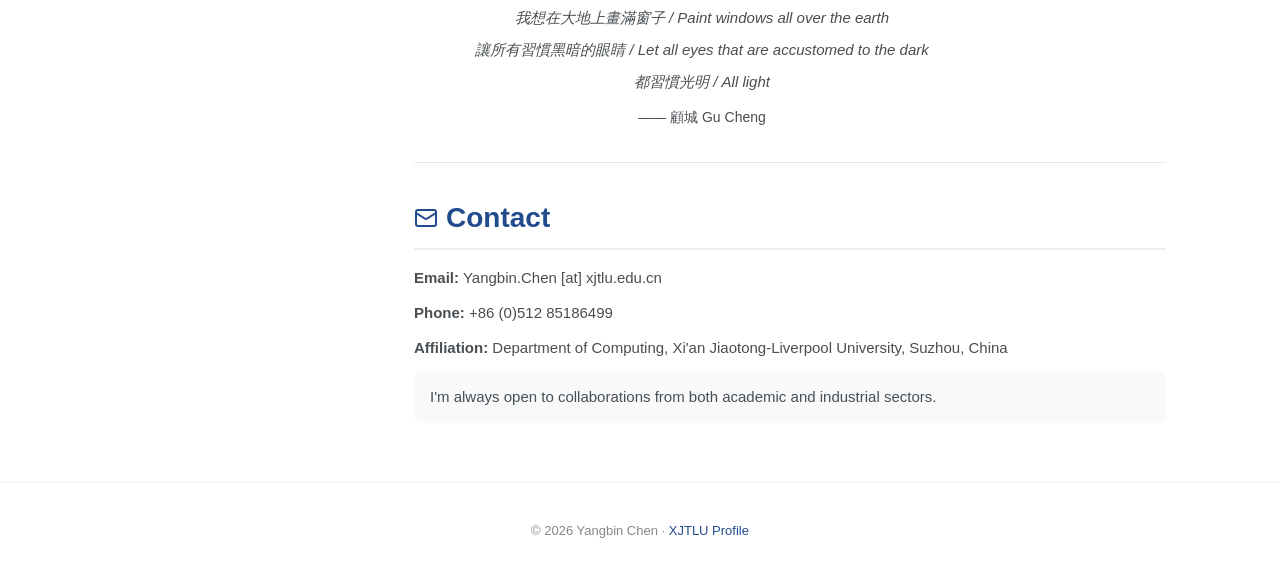
==== commit 2f9272d7: "Update index.html" ====
--- a/index.html
+++ b/index.html
@@ -209,18 +209,7 @@
             </p>
           </div>
         </li>
-        <li class="pub-item">
-          <div class="pub-thumb-wrap">
-            <img class="pub-thumb" src="assets/img/pub-06.png" alt="Framework figure" onerror="this.style.display='none'">
-          </div>
-          <div class="pub-body">
-            <span class="pub-year">2018</span>
-            <p class="pub-title">Design and Evaluate Immersive Learning Experience for Massive Open Online Courses (MOOCs)</p>
-            <p class="pub-authors">Horace H.S. Ip, Chen Li, Selena Leoni, <strong>Yangbin Chen</strong>, Ka-Fai Ma, Calvin Hoito Wong, and Qing Li</p>
-            <p class="pub-venue"><em>IEEE Transactions on Learning Technologies, 2018</em></p>
-            <p class="pub-links"><a href="https://ieeexplore.ieee.org/document/8515107" target="_blank" rel="noopener">Paper</a></p>
-          </div>
-        </li>
+        
       </ul>
 
       <h3 class="pub-category">Selected Conference Papers</h3>
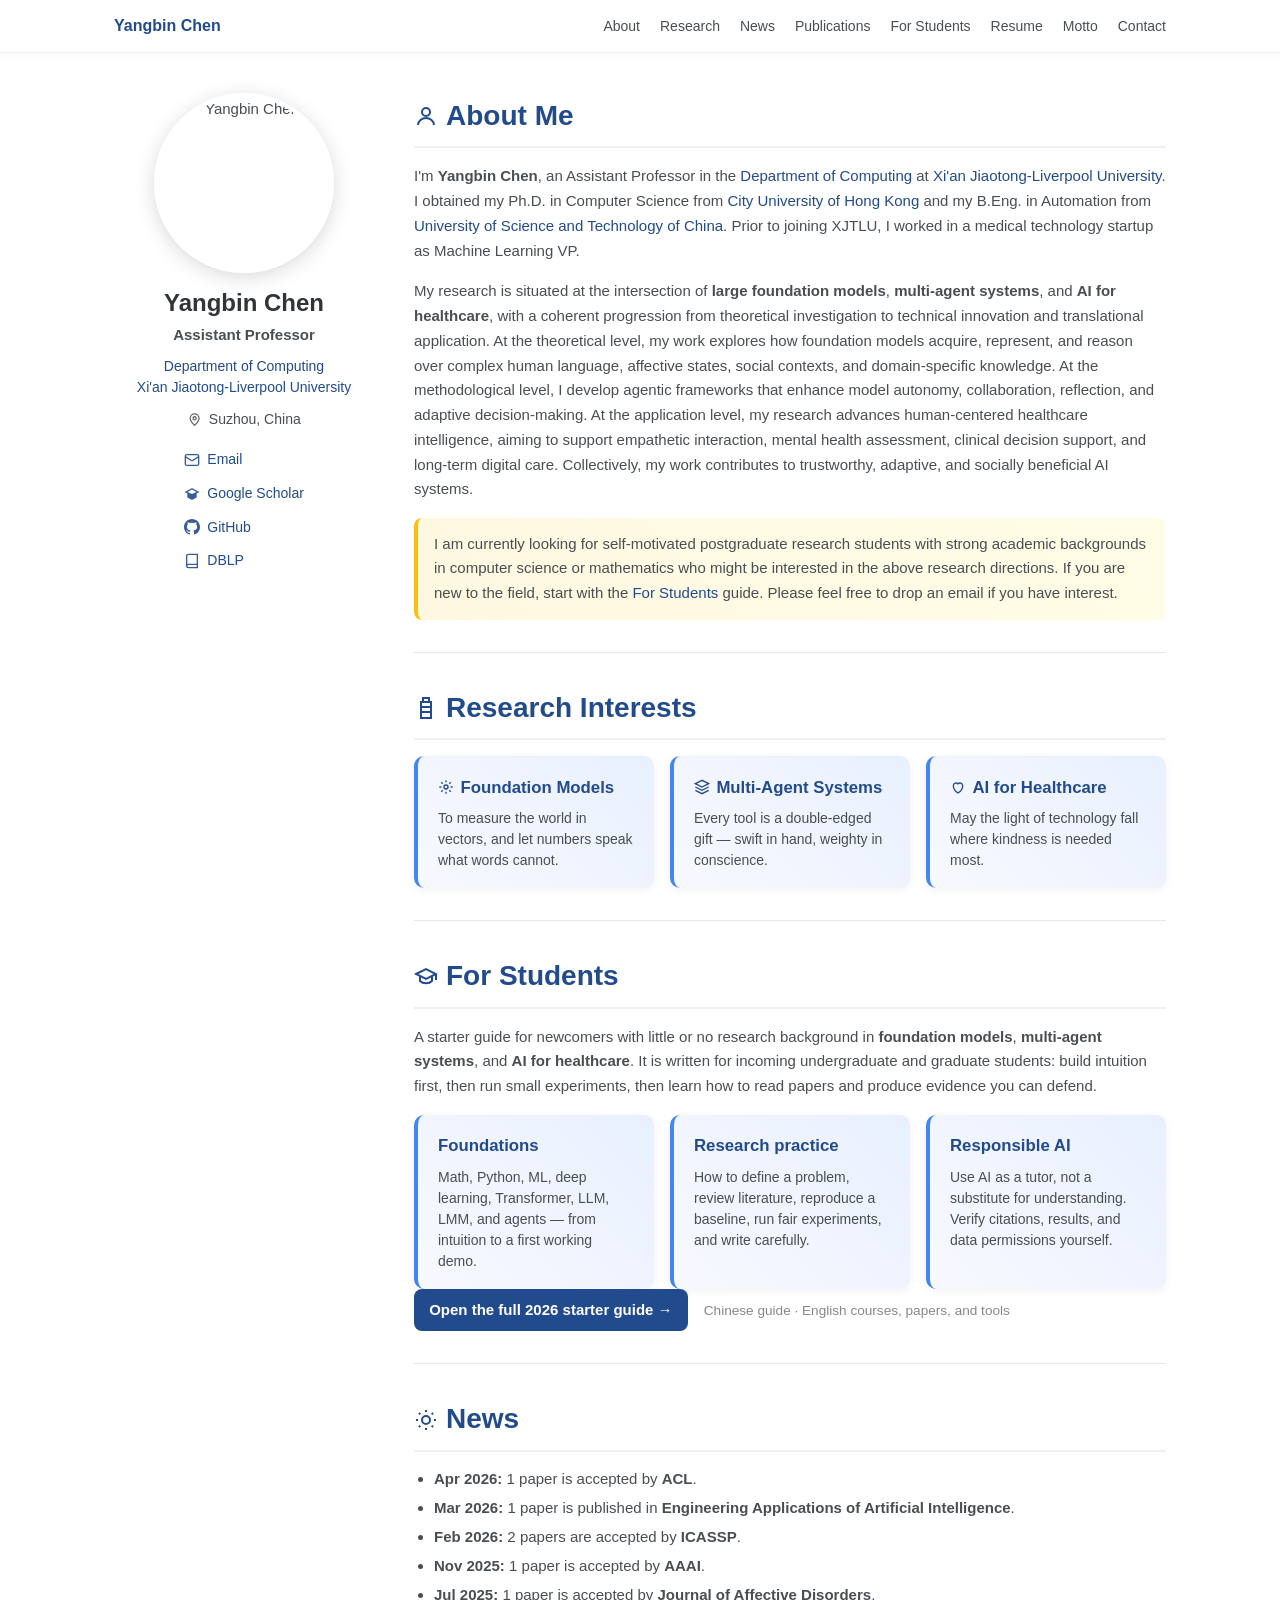
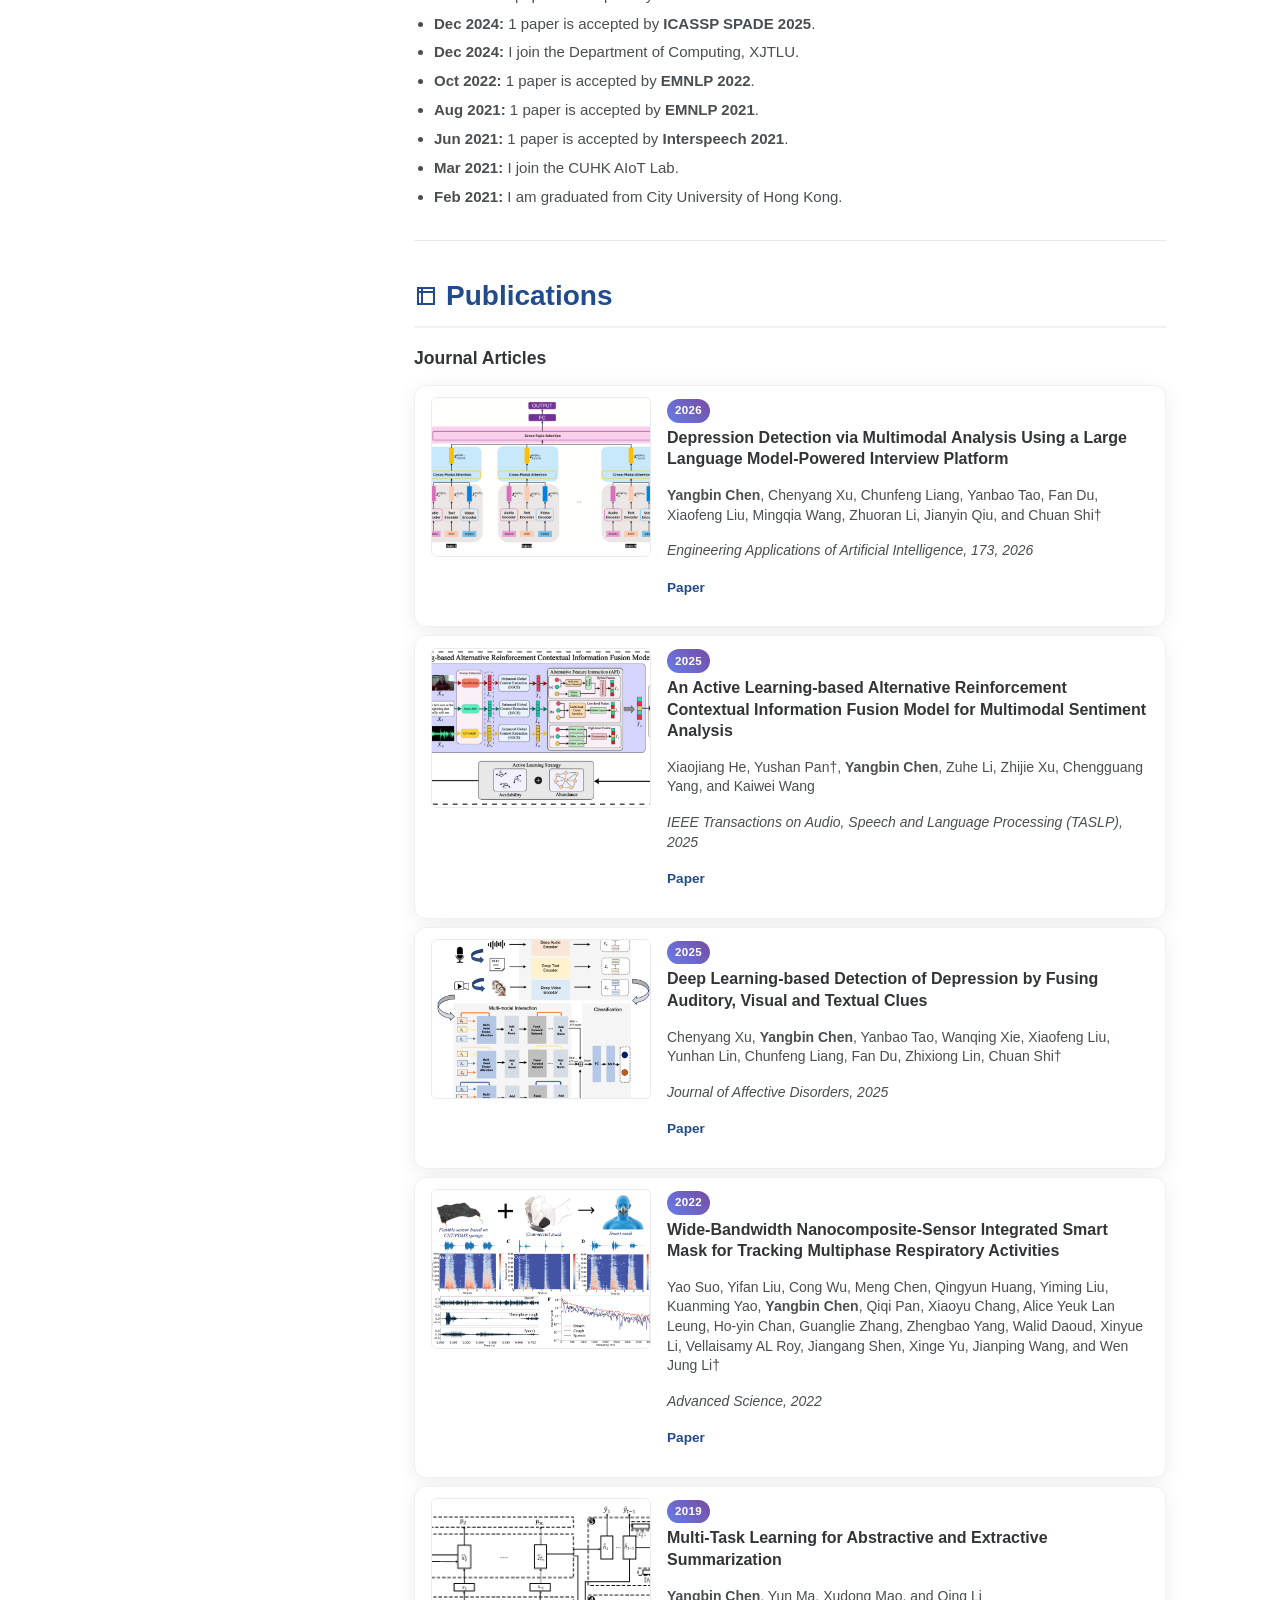
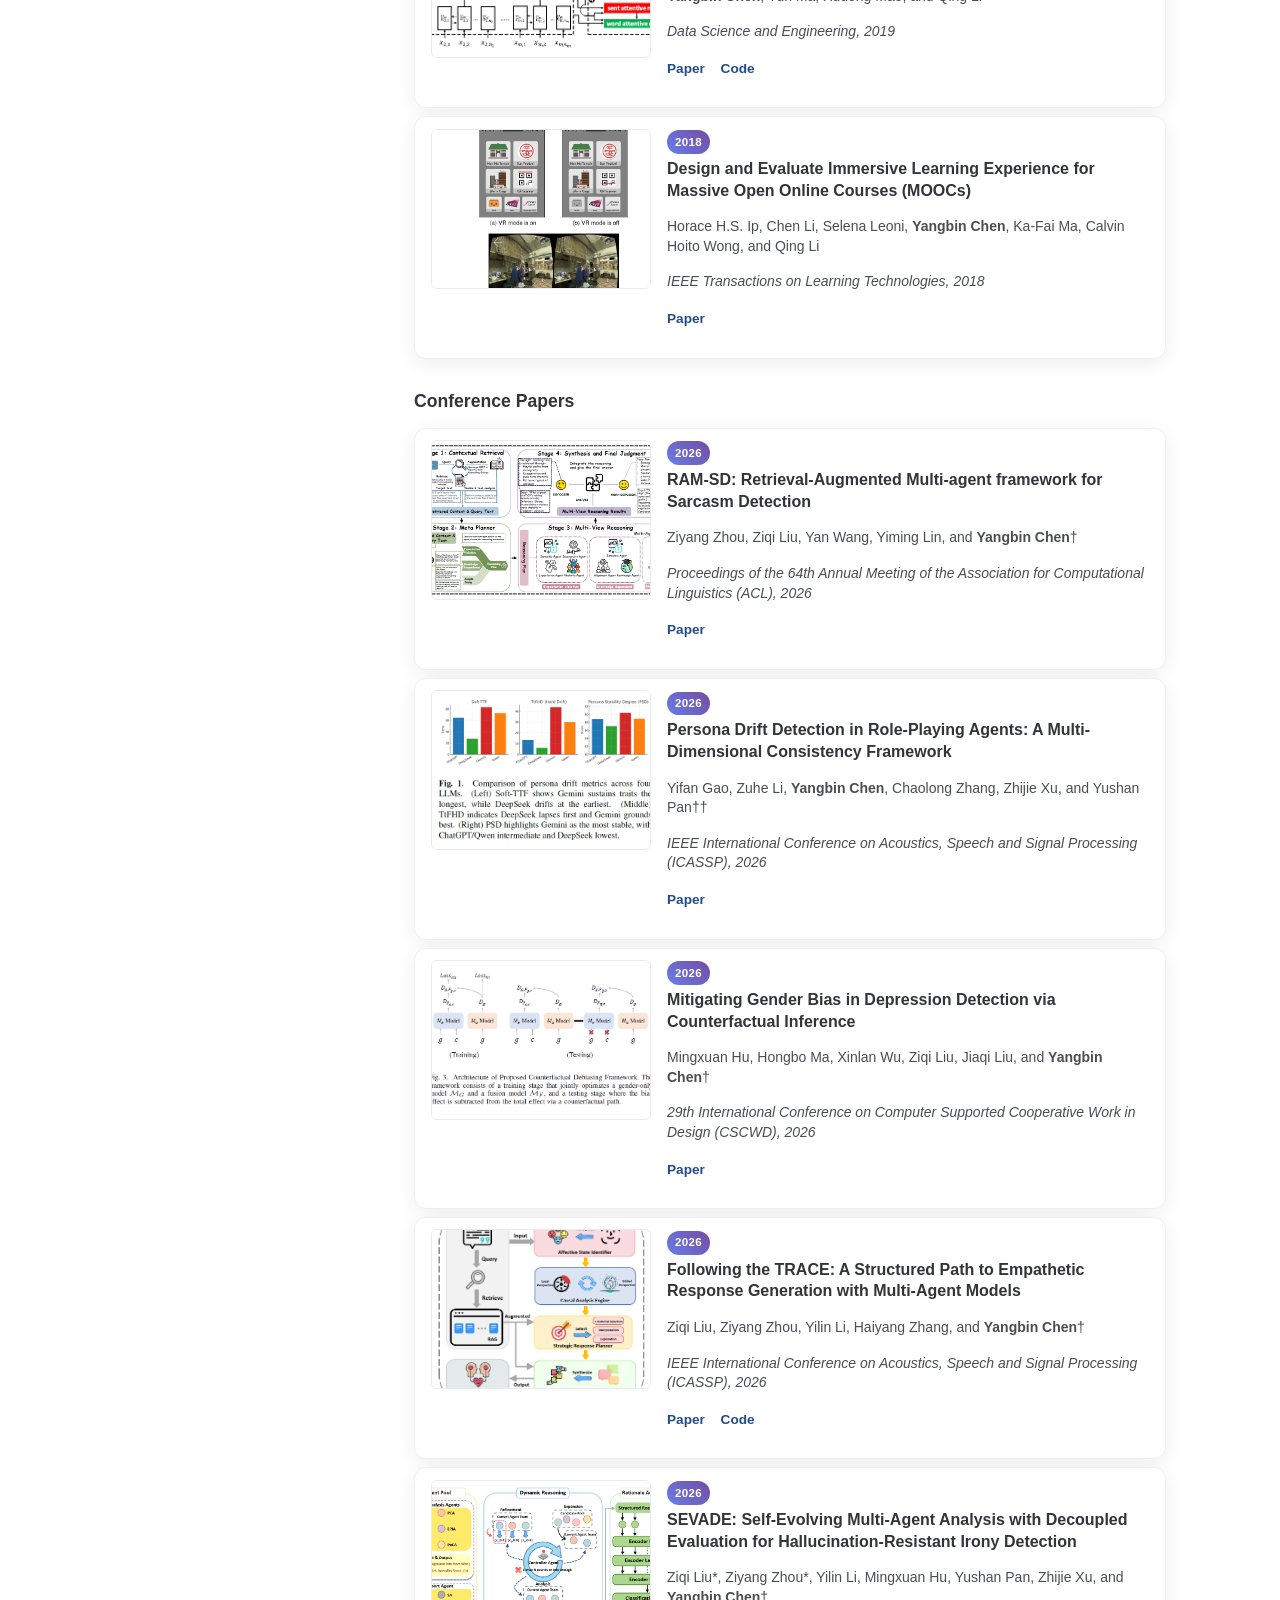
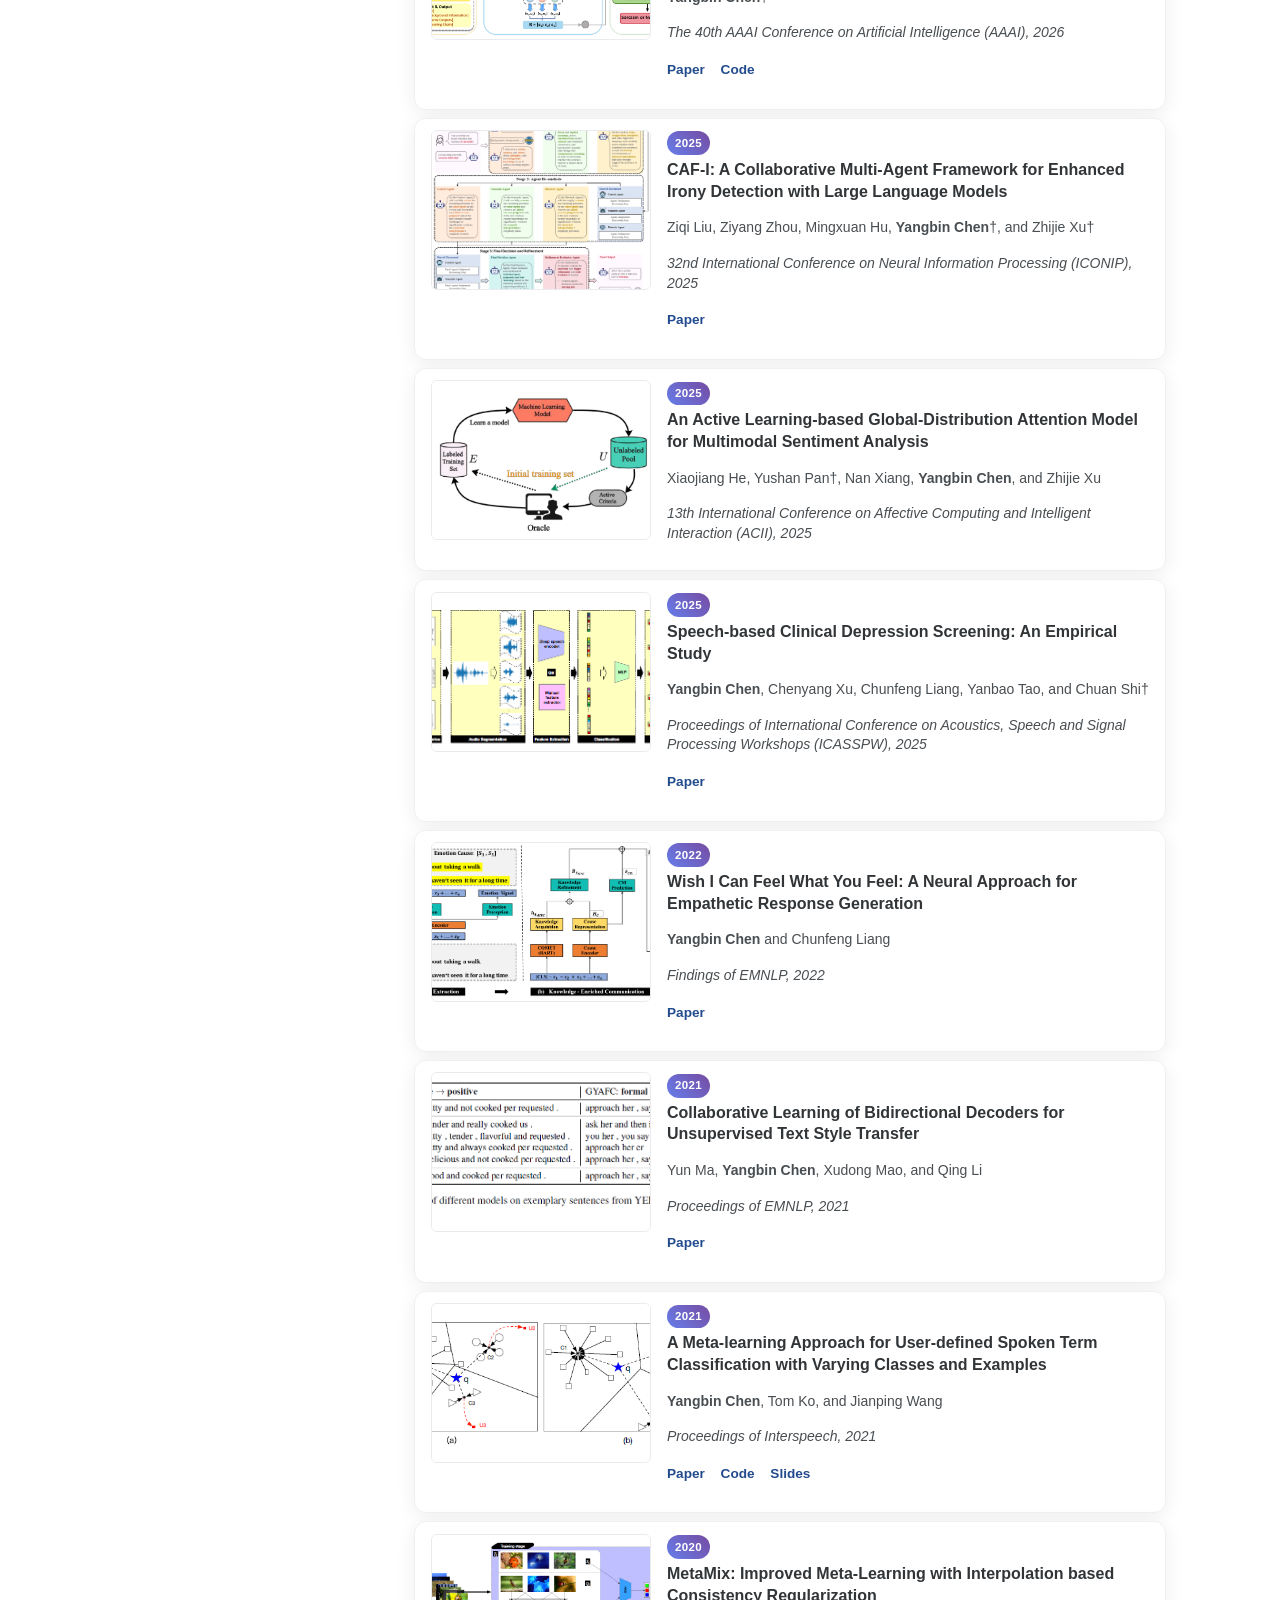
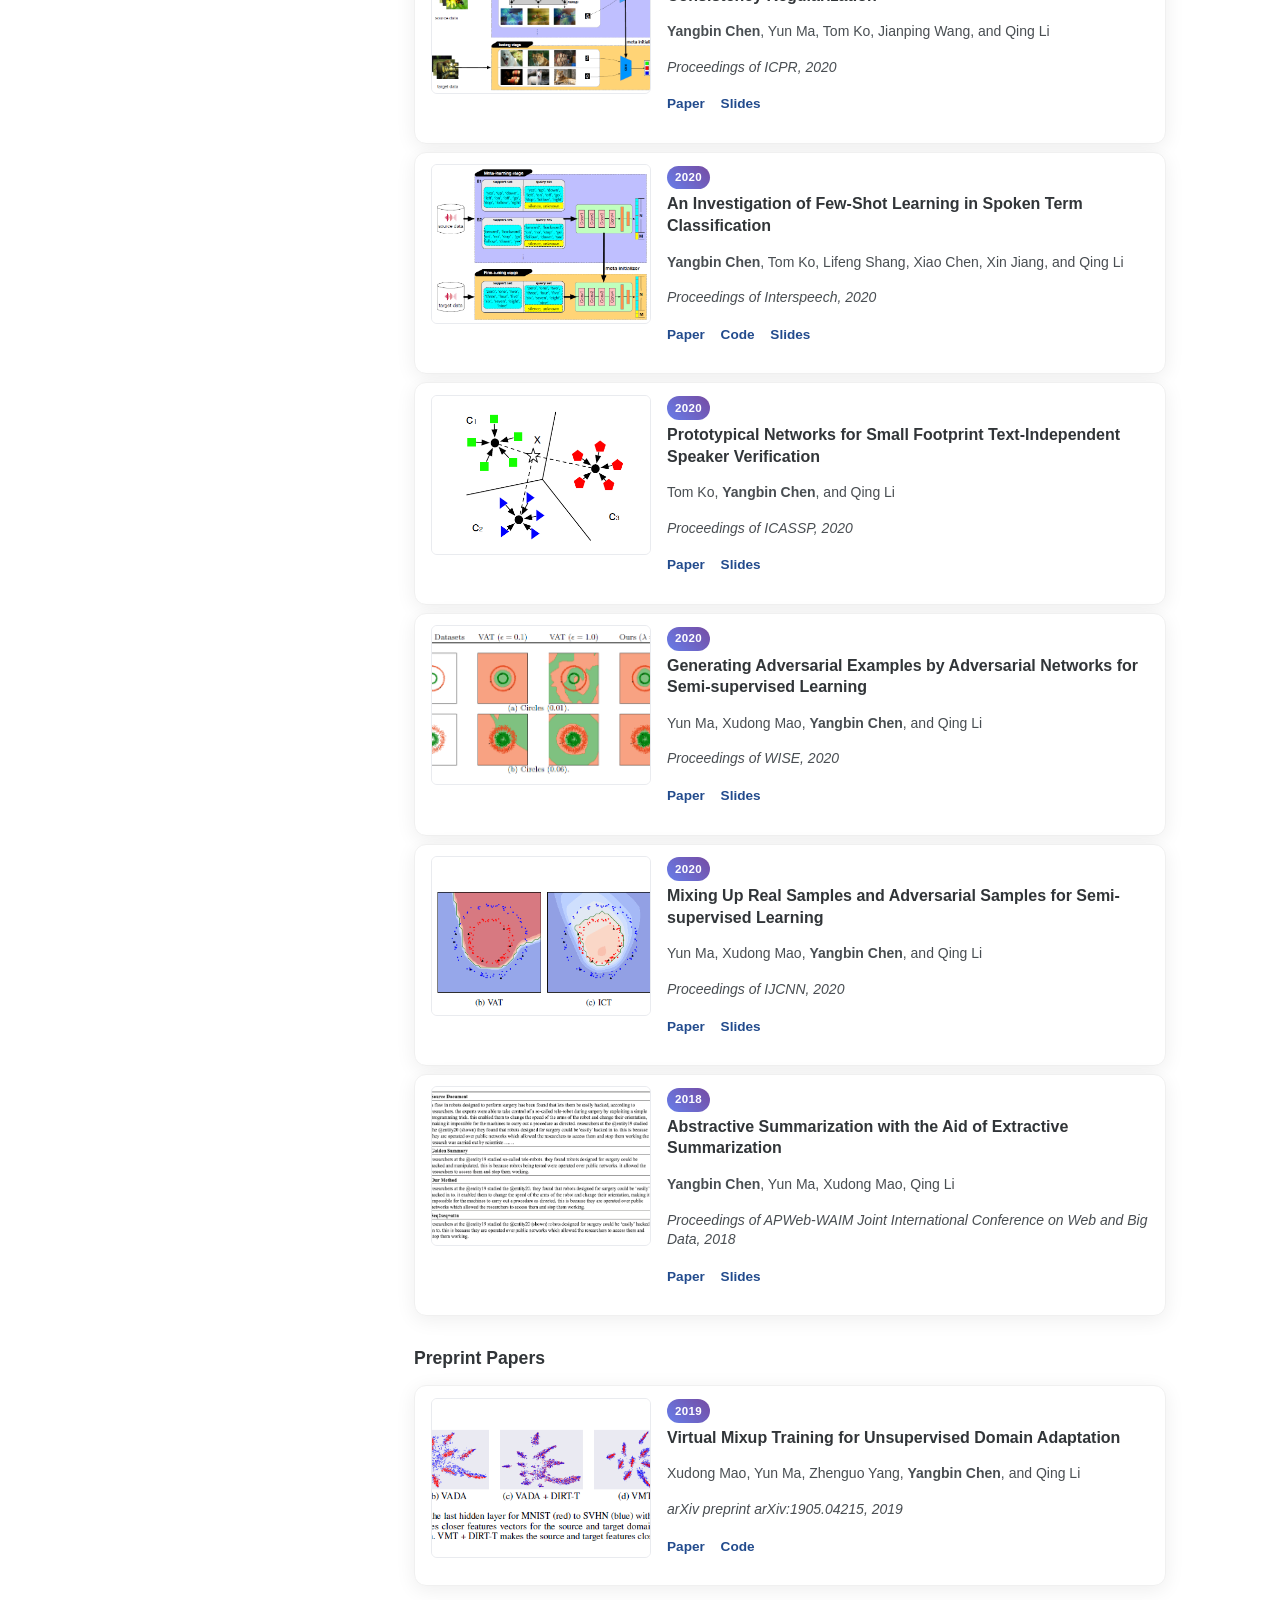
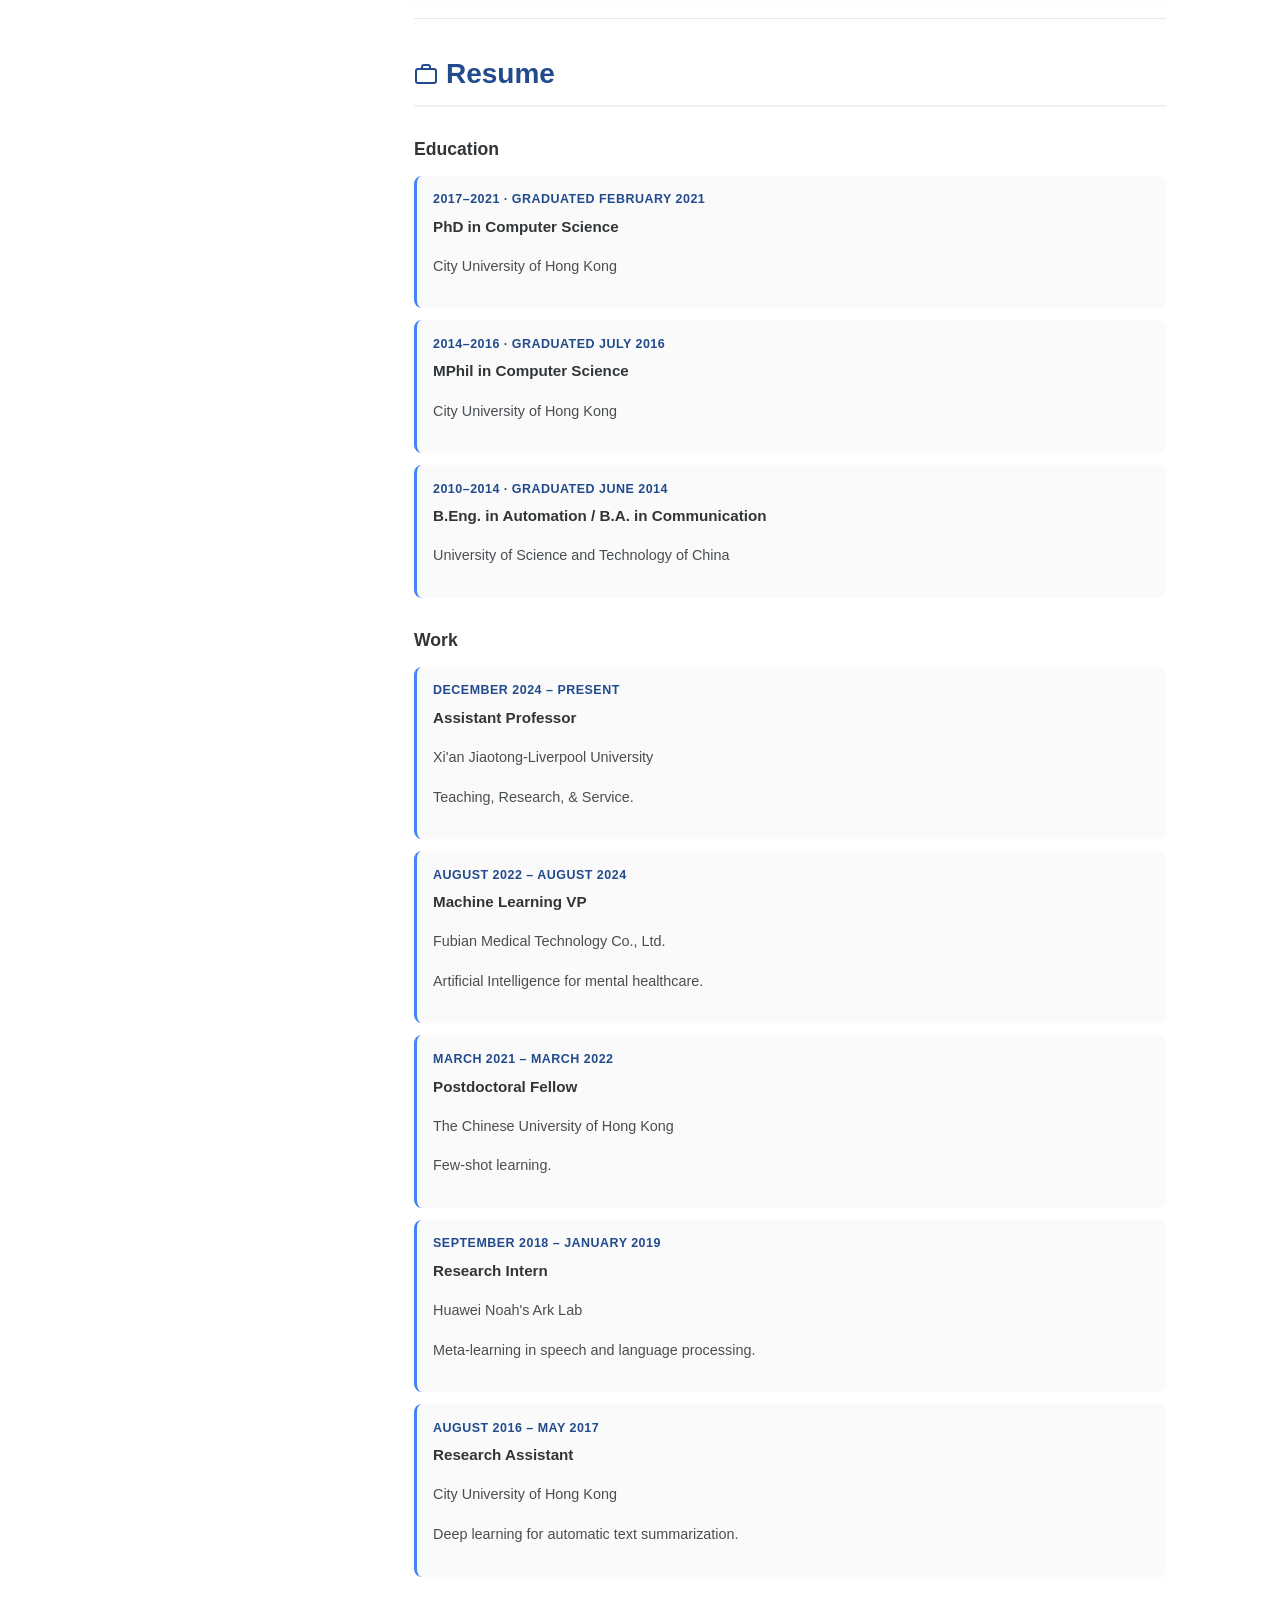
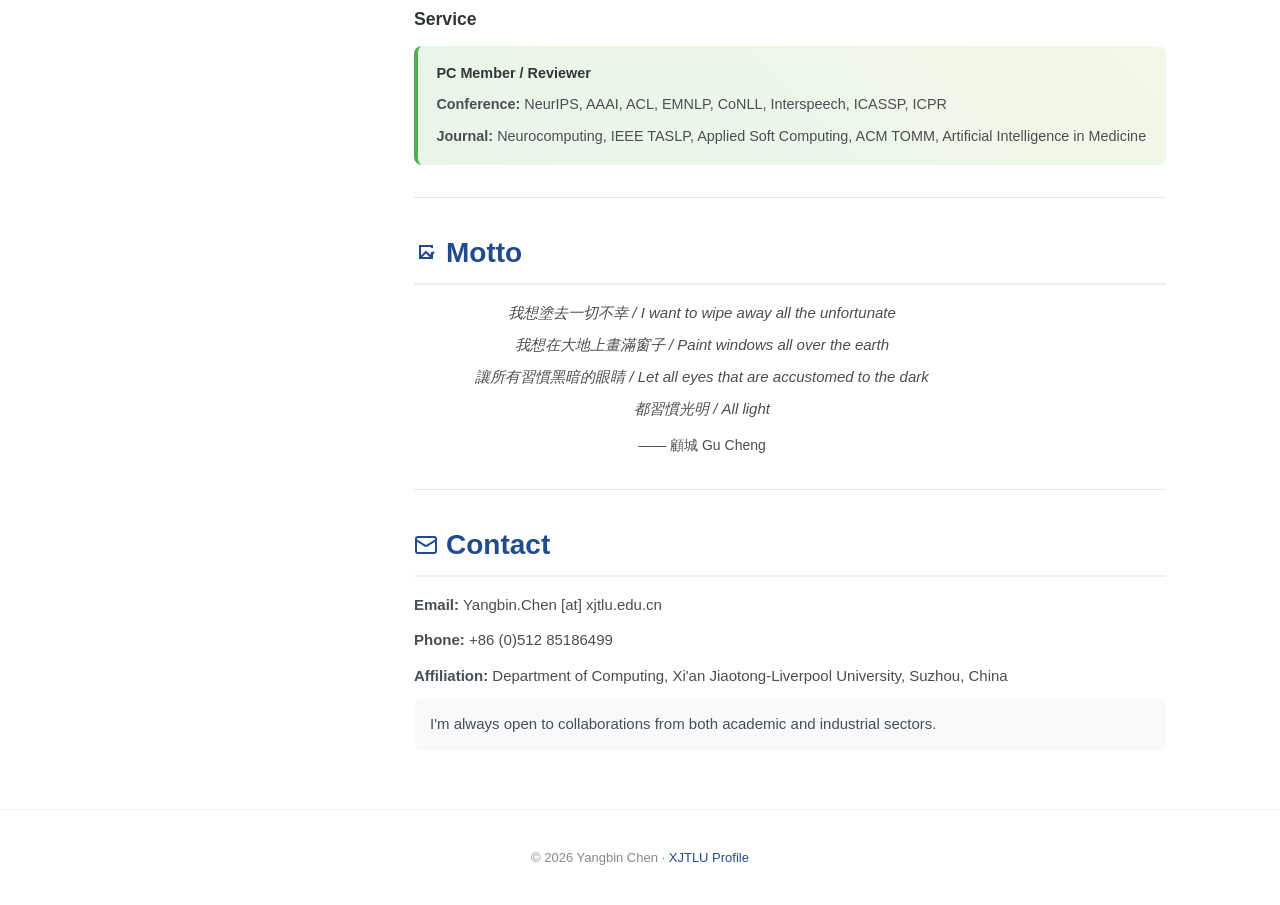
==== commit 2f238678: "Add a For Students guide for newcomers to AI research. Co-authored-by: Cursor <cursoragent@cursor.co" ====
--- a/index.html
+++ b/index.html
@@ -16,6 +16,7 @@
         <li><a href="#research">Research</a></li>
         <li><a href="#news">News</a></li>
         <li><a href="#publications">Publications</a></li>
+        <li><a href="students.html">For Students</a></li>
         <li><a href="#resume">Resume</a></li>
         <li><a href="#motto">Motto</a></li>
         <li><a href="#contact">Contact</a></li>
@@ -87,7 +88,8 @@
           My research is situated at the intersection of <strong>large foundation models</strong>, <strong>multi-agent systems</strong>, and <strong>AI for healthcare</strong>, with a coherent progression from theoretical investigation to technical innovation and translational application. At the theoretical level, my work explores how foundation models acquire, represent, and reason over complex human language, affective states, social contexts, and domain-specific knowledge. At the methodological level, I develop agentic frameworks that enhance model autonomy, collaboration, reflection, and adaptive decision-making. At the application level, my research advances human-centered healthcare intelligence, aiming to support empathetic interaction, mental health assessment, clinical decision support, and long-term digital care. Collectively, my work contributes to trustworthy, adaptive, and socially beneficial AI systems.
         </p>
         <p class="recruitment-note">
-          I am currently looking for self-motivated postgraduate research students with strong academic backgrounds in computer science or mathematics who might be interested in the above research directions. Please feel free to drop an email if you have interest.
+          I am currently looking for self-motivated postgraduate research students with strong academic backgrounds in computer science or mathematics who might be interested in the above research directions. If you are new to the field, start with the
+          <a href="students.html">For Students</a> guide. Please feel free to drop an email if you have interest.
         </p>
       </section>
 
@@ -125,6 +127,40 @@
 
       <hr class="section-divider">
 
+      <section id="students" class="section">
+        <h2 class="section-title">
+          <svg class="section-icon" xmlns="http://www.w3.org/2000/svg" viewBox="0 0 24 24" fill="none" stroke="currentColor" stroke-width="2" aria-hidden="true"><path d="M22 10v6M2 10l10-5 10 5-10 5z"/><path d="M6 12v5c3 3 9 3 12 0v-5"/></svg>
+          For Students
+        </h2>
+        <p>
+          A starter guide for newcomers with little or no research background in
+          <strong>foundation models</strong>, <strong>multi-agent systems</strong>,
+          and <strong>AI for healthcare</strong>. It is written for incoming undergraduate
+          and graduate students: build intuition first, then run small experiments,
+          then learn how to read papers and produce evidence you can defend.
+        </p>
+        <div class="card-grid">
+          <article class="card">
+            <h3>Foundations</h3>
+            <p>Math, Python, ML, deep learning, Transformer, LLM, LMM, and agents — from intuition to a first working demo.</p>
+          </article>
+          <article class="card">
+            <h3>Research practice</h3>
+            <p>How to define a problem, review literature, reproduce a baseline, run fair experiments, and write carefully.</p>
+          </article>
+          <article class="card">
+            <h3>Responsible AI</h3>
+            <p>Use AI as a tutor, not a substitute for understanding. Verify citations, results, and data permissions yourself.</p>
+          </article>
+        </div>
+        <p class="students-cta">
+          <a href="students.html">Open the full 2026 starter guide →</a>
+          <span>Chinese guide · English courses, papers, and tools</span>
+        </p>
+      </section>
+
+      <hr class="section-divider">
+
       <section id="news" class="section">
         <h2 class="section-title">
           <svg class="section-icon" xmlns="http://www.w3.org/2000/svg" viewBox="0 0 24 24" fill="none" stroke="currentColor" stroke-width="2" aria-hidden="true"><path d="M12 2v2M12 20v2M4.93 4.93l1.41 1.41M17.66 17.66l1.41 1.41M2 12h2M20 12h2M4.93 19.07l1.41-1.41M17.66 6.34l1.41-1.41"/><circle cx="12" cy="12" r="4"/></svg>
@@ -154,7 +190,7 @@
           Publications
         </h2>
 
-      <h3 class="pub-category">Selected Journal Articles</h3>
+      <h3 class="pub-category">Journal Articles</h3>
       <ul class="pub-list">
         <li class="pub-item">
           <div class="pub-thumb-wrap">
@@ -168,8 +204,18 @@
             <p class="pub-links"><a href="https://www.sciencedirect.com/science/article/abs/pii/S095219762600761X" target="_blank" rel="noopener">Paper</a></p>
           </div>
         </li>
-        
-        
+        <li class="pub-item">
+          <div class="pub-thumb-wrap">
+            <img class="pub-thumb" src="assets/img/pub-02.png" alt="Framework figure" onerror="this.style.display='none'">
+          </div>
+          <div class="pub-body">
+            <span class="pub-year">2025</span>
+            <p class="pub-title">An Active Learning-based Alternative Reinforcement Contextual Information Fusion Model for Multimodal Sentiment Analysis</p>
+            <p class="pub-authors">Xiaojiang He, Yushan Pan†, <strong>Yangbin Chen</strong>, Zuhe Li, Zhijie Xu, Chengguang Yang, and Kaiwei Wang</p>
+            <p class="pub-venue"><em>IEEE Transactions on Audio, Speech and Language Processing (TASLP), 2025</em></p>
+            <p class="pub-links"><a href="https://doi.org/10.1109/TASLPRO.2025.3597474" target="_blank" rel="noopener">Paper</a></p>
+          </div>
+        </li>
         <li class="pub-item">
           <div class="pub-thumb-wrap">
             <img class="pub-thumb" src="assets/img/pub-03.png" alt="Framework figure" onerror="this.style.display='none'">
@@ -209,10 +255,21 @@
             </p>
           </div>
         </li>
-        
+        <li class="pub-item">
+          <div class="pub-thumb-wrap">
+            <img class="pub-thumb" src="assets/img/pub-06.png" alt="Framework figure" onerror="this.style.display='none'">
+          </div>
+          <div class="pub-body">
+            <span class="pub-year">2018</span>
+            <p class="pub-title">Design and Evaluate Immersive Learning Experience for Massive Open Online Courses (MOOCs)</p>
+            <p class="pub-authors">Horace H.S. Ip, Chen Li, Selena Leoni, <strong>Yangbin Chen</strong>, Ka-Fai Ma, Calvin Hoito Wong, and Qing Li</p>
+            <p class="pub-venue"><em>IEEE Transactions on Learning Technologies, 2018</em></p>
+            <p class="pub-links"><a href="https://ieeexplore.ieee.org/document/8515107" target="_blank" rel="noopener">Paper</a></p>
+          </div>
+        </li>
       </ul>
 
-      <h3 class="pub-category">Selected Conference Papers</h3>
+      <h3 class="pub-category">Conference Papers</h3>
       <ul class="pub-list">
         <li class="pub-item">
           <div class="pub-thumb-wrap">
@@ -228,7 +285,18 @@
             </p>
           </div>
         </li>
-        
+        <li class="pub-item">
+          <div class="pub-thumb-wrap">
+            <img class="pub-thumb" src="assets/img/pub-08.png" alt="Framework figure" onerror="this.style.display='none'">
+          </div>
+          <div class="pub-body">
+            <span class="pub-year">2026</span>
+            <p class="pub-title">Persona Drift Detection in Role-Playing Agents: A Multi-Dimensional Consistency Framework</p>
+            <p class="pub-authors">Yifan Gao, Zuhe Li, <strong>Yangbin Chen</strong>, Chaolong Zhang, Zhijie Xu, and Yushan Pan††</p>
+            <p class="pub-venue"><em>IEEE International Conference on Acoustics, Speech and Signal Processing (ICASSP), 2026</em></p>
+            <p class="pub-links"><a href="https://www.cmsworkshops.com/ICASSP2026/view_paper.php?PaperNum=17453" target="_blank" rel="noopener">Paper</a></p>
+          </div>
+        </li>
         <li class="pub-item">
           <div class="pub-thumb-wrap">
             <img class="pub-thumb" src="assets/img/pub-09.png" alt="Framework figure" onerror="this.style.display='none'">
@@ -283,7 +351,17 @@
             <p class="pub-links"><a href="https://openreview.net/forum?id=wVXNpw2amK" target="_blank" rel="noopener">Paper</a></p>
           </div>
         </li>
-        
+        <li class="pub-item">
+          <div class="pub-thumb-wrap">
+            <img class="pub-thumb" src="assets/img/pub-13.png" alt="Framework figure" onerror="this.style.display='none'">
+          </div>
+          <div class="pub-body">
+            <span class="pub-year">2025</span>
+            <p class="pub-title">An Active Learning-based Global-Distribution Attention Model for Multimodal Sentiment Analysis</p>
+            <p class="pub-authors">Xiaojiang He, Yushan Pan†, Nan Xiang, <strong>Yangbin Chen</strong>, and Zhijie Xu</p>
+            <p class="pub-venue"><em>13th International Conference on Affective Computing and Intelligent Interaction (ACII), 2025</em></p>
+          </div>
+        </li>
         <li class="pub-item">
           <div class="pub-thumb-wrap">
             <img class="pub-thumb" src="assets/img/pub-14.png" alt="Framework figure" onerror="this.style.display='none'">
@@ -367,7 +445,36 @@
             </p>
           </div>
         </li>
-        
+        <li class="pub-item">
+          <div class="pub-thumb-wrap">
+            <img class="pub-thumb" src="assets/img/pub-20.png" alt="Framework figure" onerror="this.style.display='none'">
+          </div>
+          <div class="pub-body">
+            <span class="pub-year">2020</span>
+            <p class="pub-title">Prototypical Networks for Small Footprint Text-Independent Speaker Verification</p>
+            <p class="pub-authors">Tom Ko, <strong>Yangbin Chen</strong>, and Qing Li</p>
+            <p class="pub-venue"><em>Proceedings of ICASSP, 2020</em></p>
+            <p class="pub-links">
+              <a href="https://ieeexplore.ieee.org/document/9054471" target="_blank" rel="noopener">Paper</a>
+              <a href="https://yangbin-chen.github.io/pdf/icassp_protonet_sv_slides.pdf" target="_blank" rel="noopener">Slides</a>
+            </p>
+          </div>
+        </li>
+        <li class="pub-item">
+          <div class="pub-thumb-wrap">
+            <img class="pub-thumb" src="assets/img/pub-21.png" alt="Framework figure" onerror="this.style.display='none'">
+          </div>
+          <div class="pub-body">
+            <span class="pub-year">2020</span>
+            <p class="pub-title">Generating Adversarial Examples by Adversarial Networks for Semi-supervised Learning</p>
+            <p class="pub-authors">Yun Ma, Xudong Mao, <strong>Yangbin Chen</strong>, and Qing Li</p>
+            <p class="pub-venue"><em>Proceedings of WISE, 2020</em></p>
+            <p class="pub-links">
+              <a href="https://link.springer.com/chapter/10.1007/978-3-030-34223-4_8" target="_blank" rel="noopener">Paper</a>
+              <a href="https://yangbin-chen.github.io/pdf/WISE2019.pdf" target="_blank" rel="noopener">Slides</a>
+            </p>
+          </div>
+        </li>
         <li class="pub-item">
           <div class="pub-thumb-wrap">
             <img class="pub-thumb" src="assets/img/pub-22.png" alt="Framework figure" onerror="this.style.display='none'">
--- a/styles.css
+++ b/styles.css
@@ -503,6 +503,35 @@
   border-radius: 8px;
 }
 
+.students-cta {
+  display: flex;
+  flex-wrap: wrap;
+  align-items: baseline;
+  gap: 0.4rem 1rem;
+  margin: 1.15rem 0 0;
+}
+
+.students-cta a {
+  display: inline-block;
+  font-weight: 700;
+  color: #fff;
+  background: var(--link);
+  border-radius: 8px;
+  padding: 0.55rem 0.95rem;
+  text-decoration: none;
+}
+
+.students-cta a:hover {
+  background: var(--link-hover);
+  color: #fff;
+  text-decoration: none;
+}
+
+.students-cta span {
+  font-size: 0.85rem;
+  color: #888;
+}
+
 .site-footer {
   text-align: center;
   padding: 1.5rem;
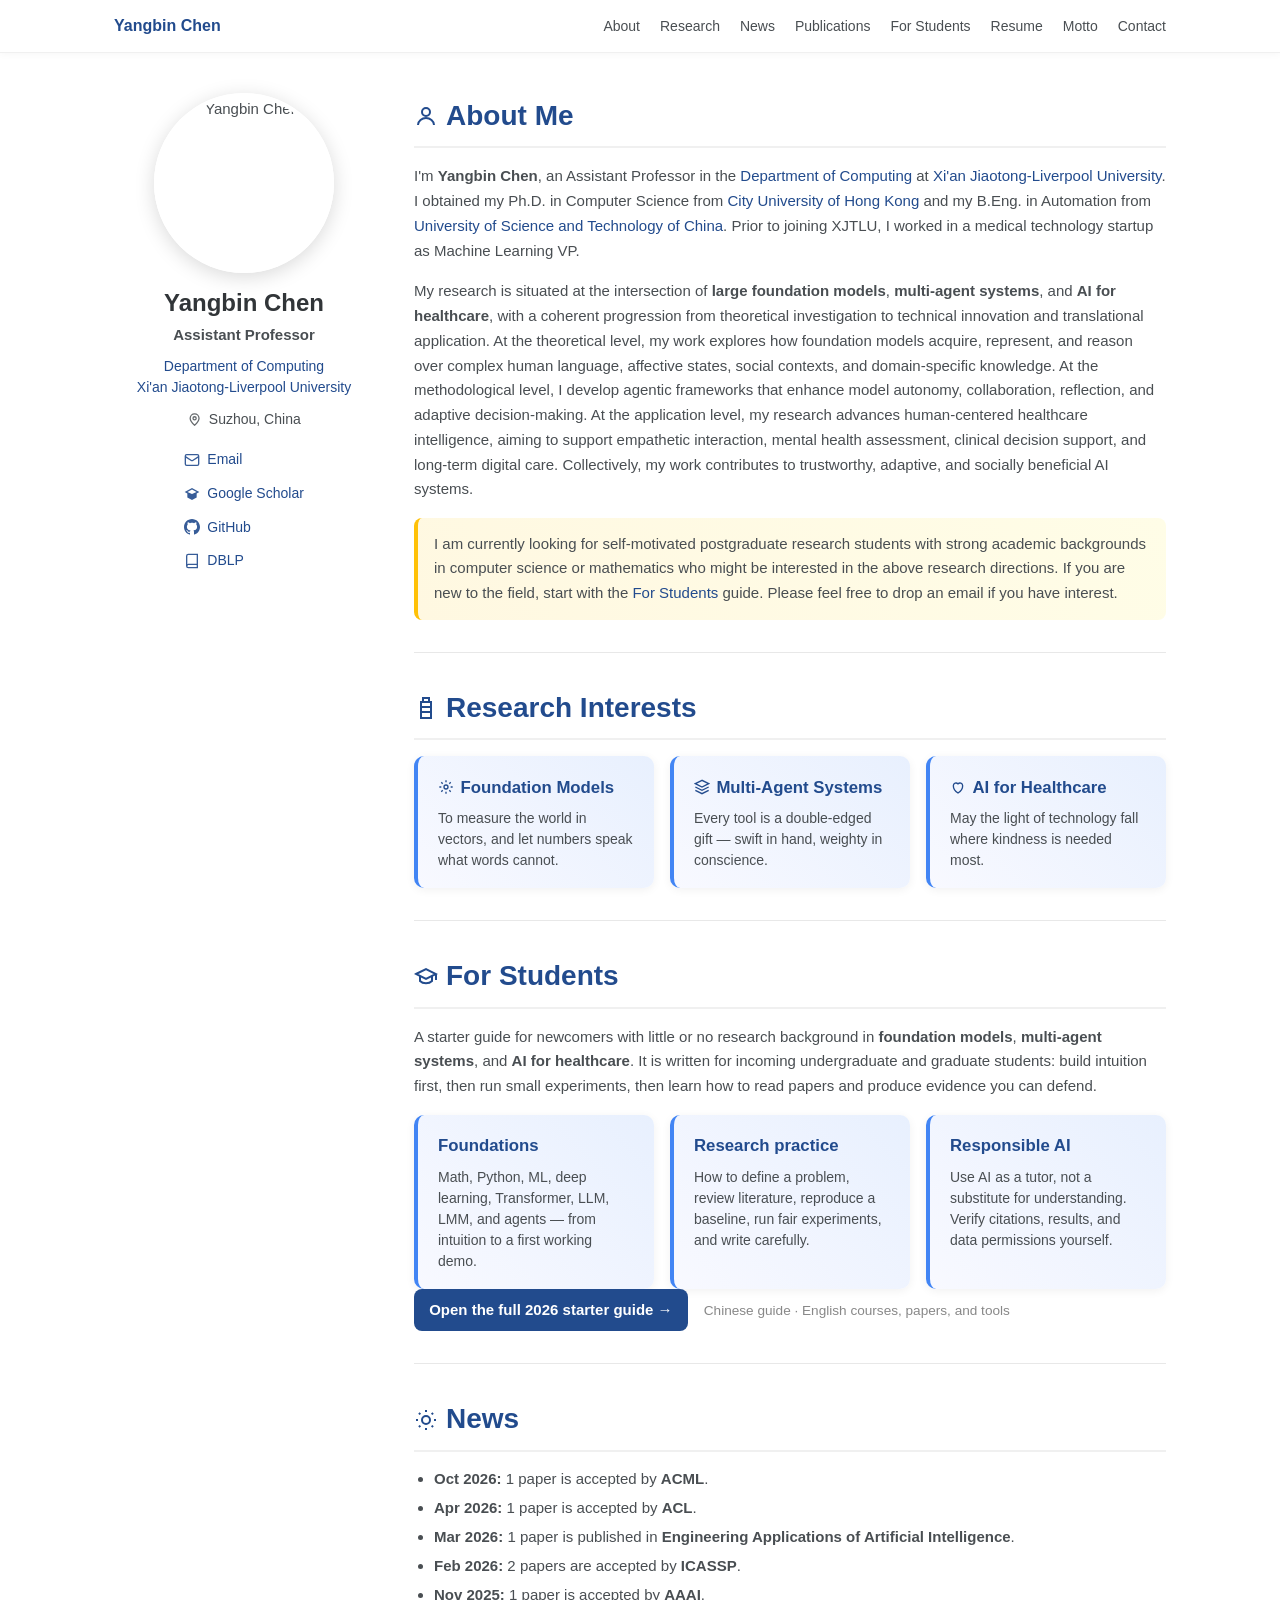
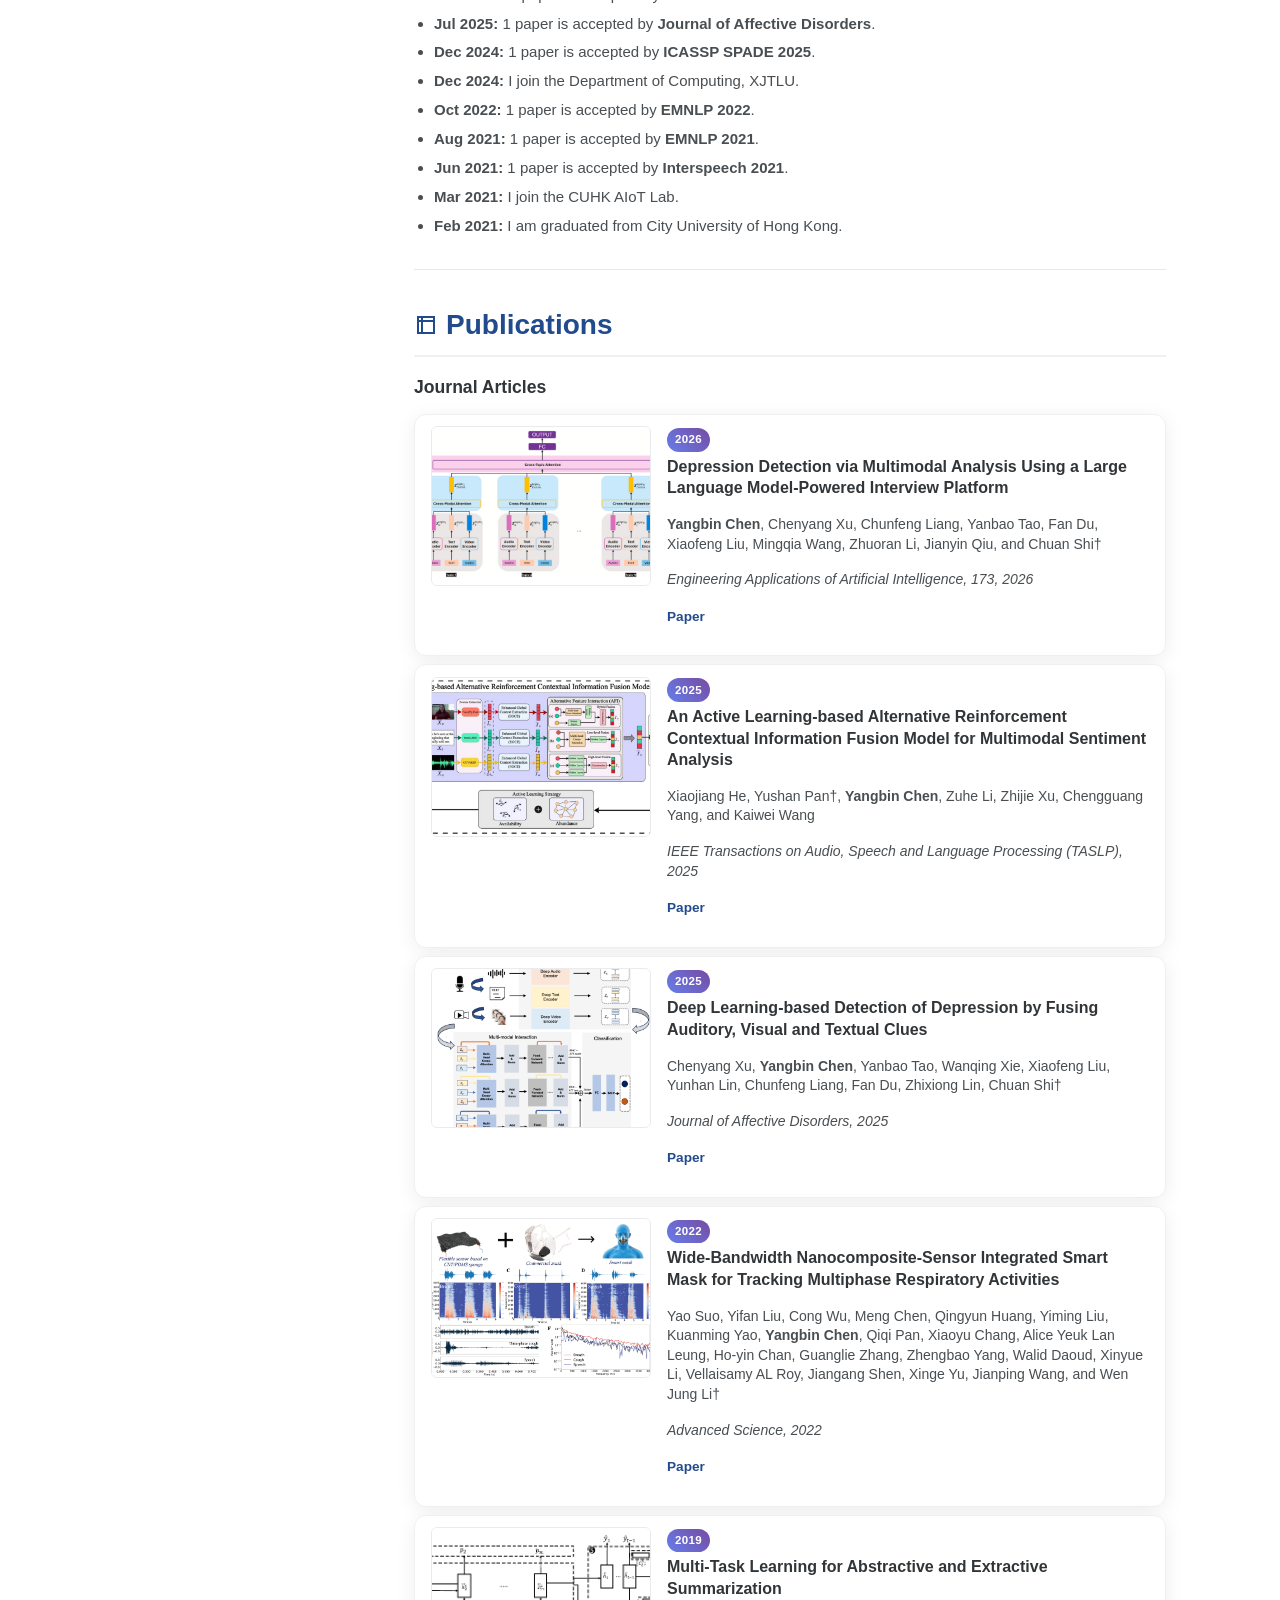
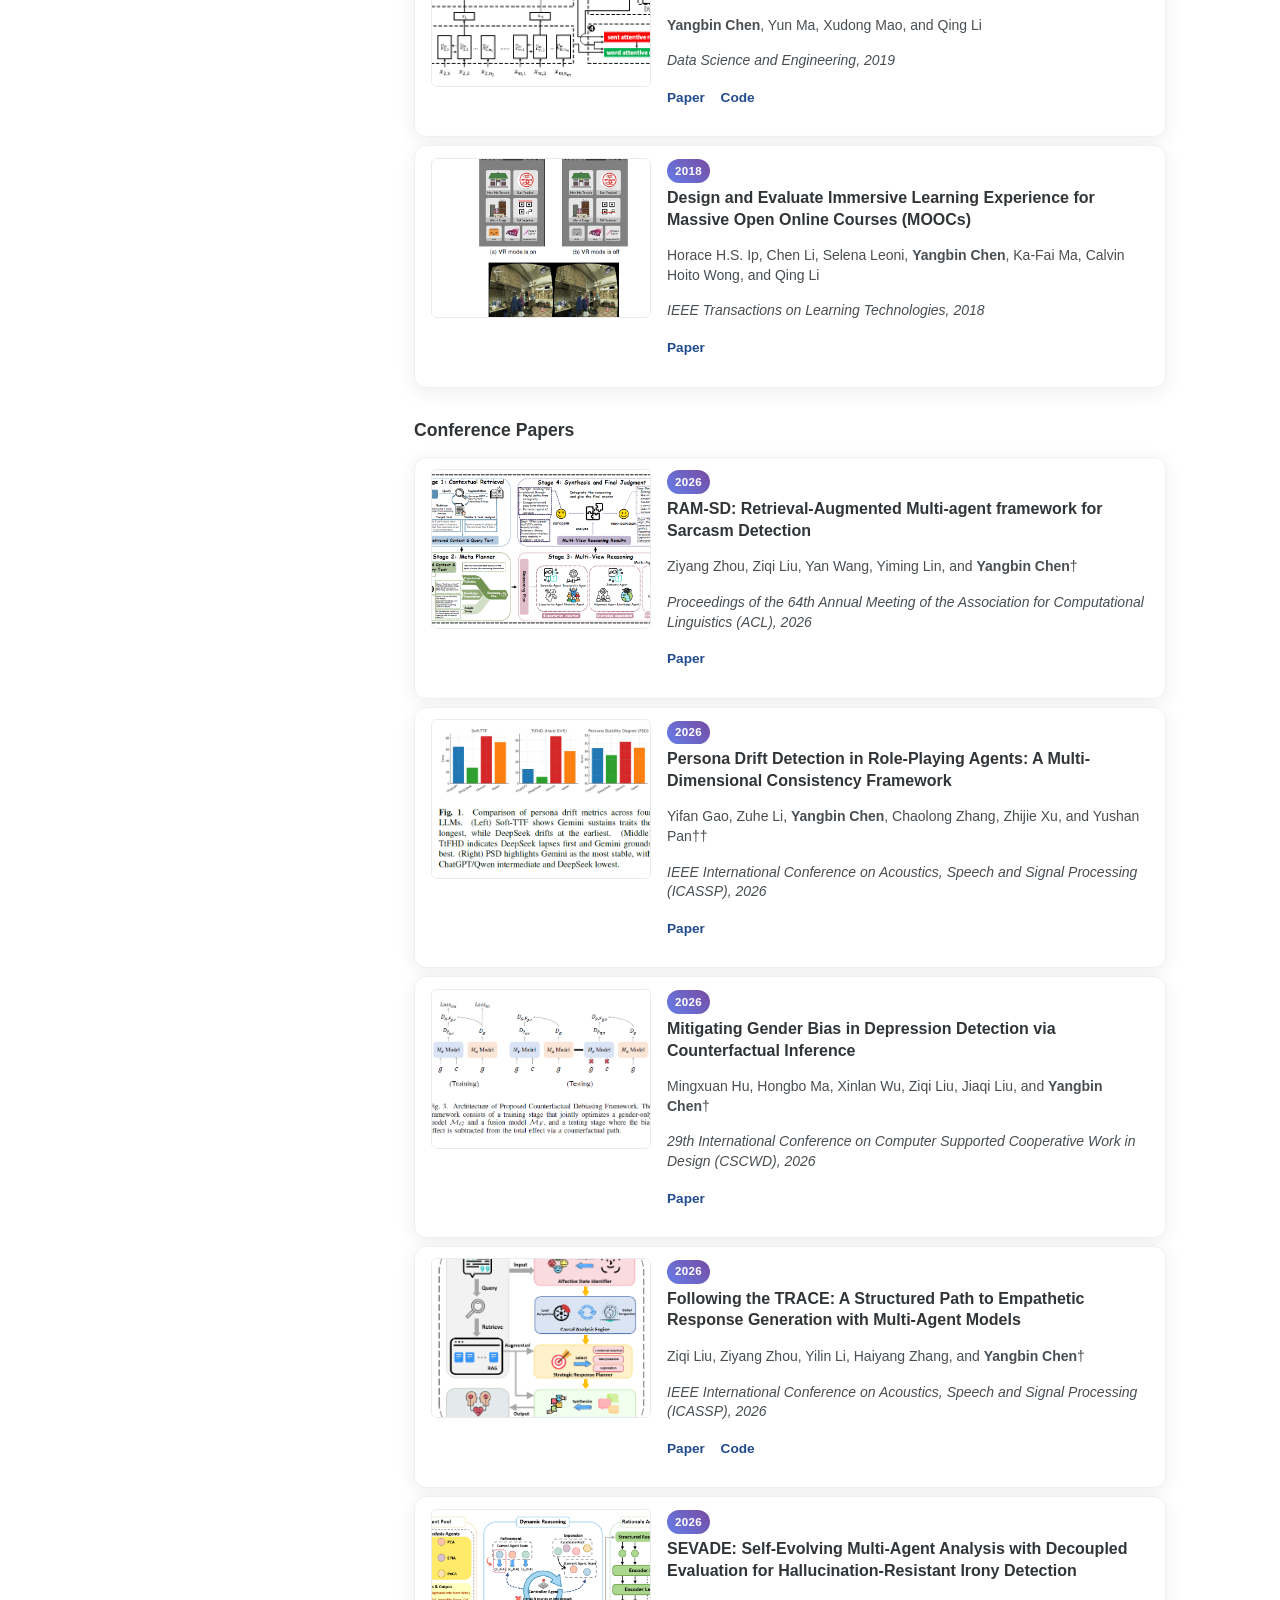
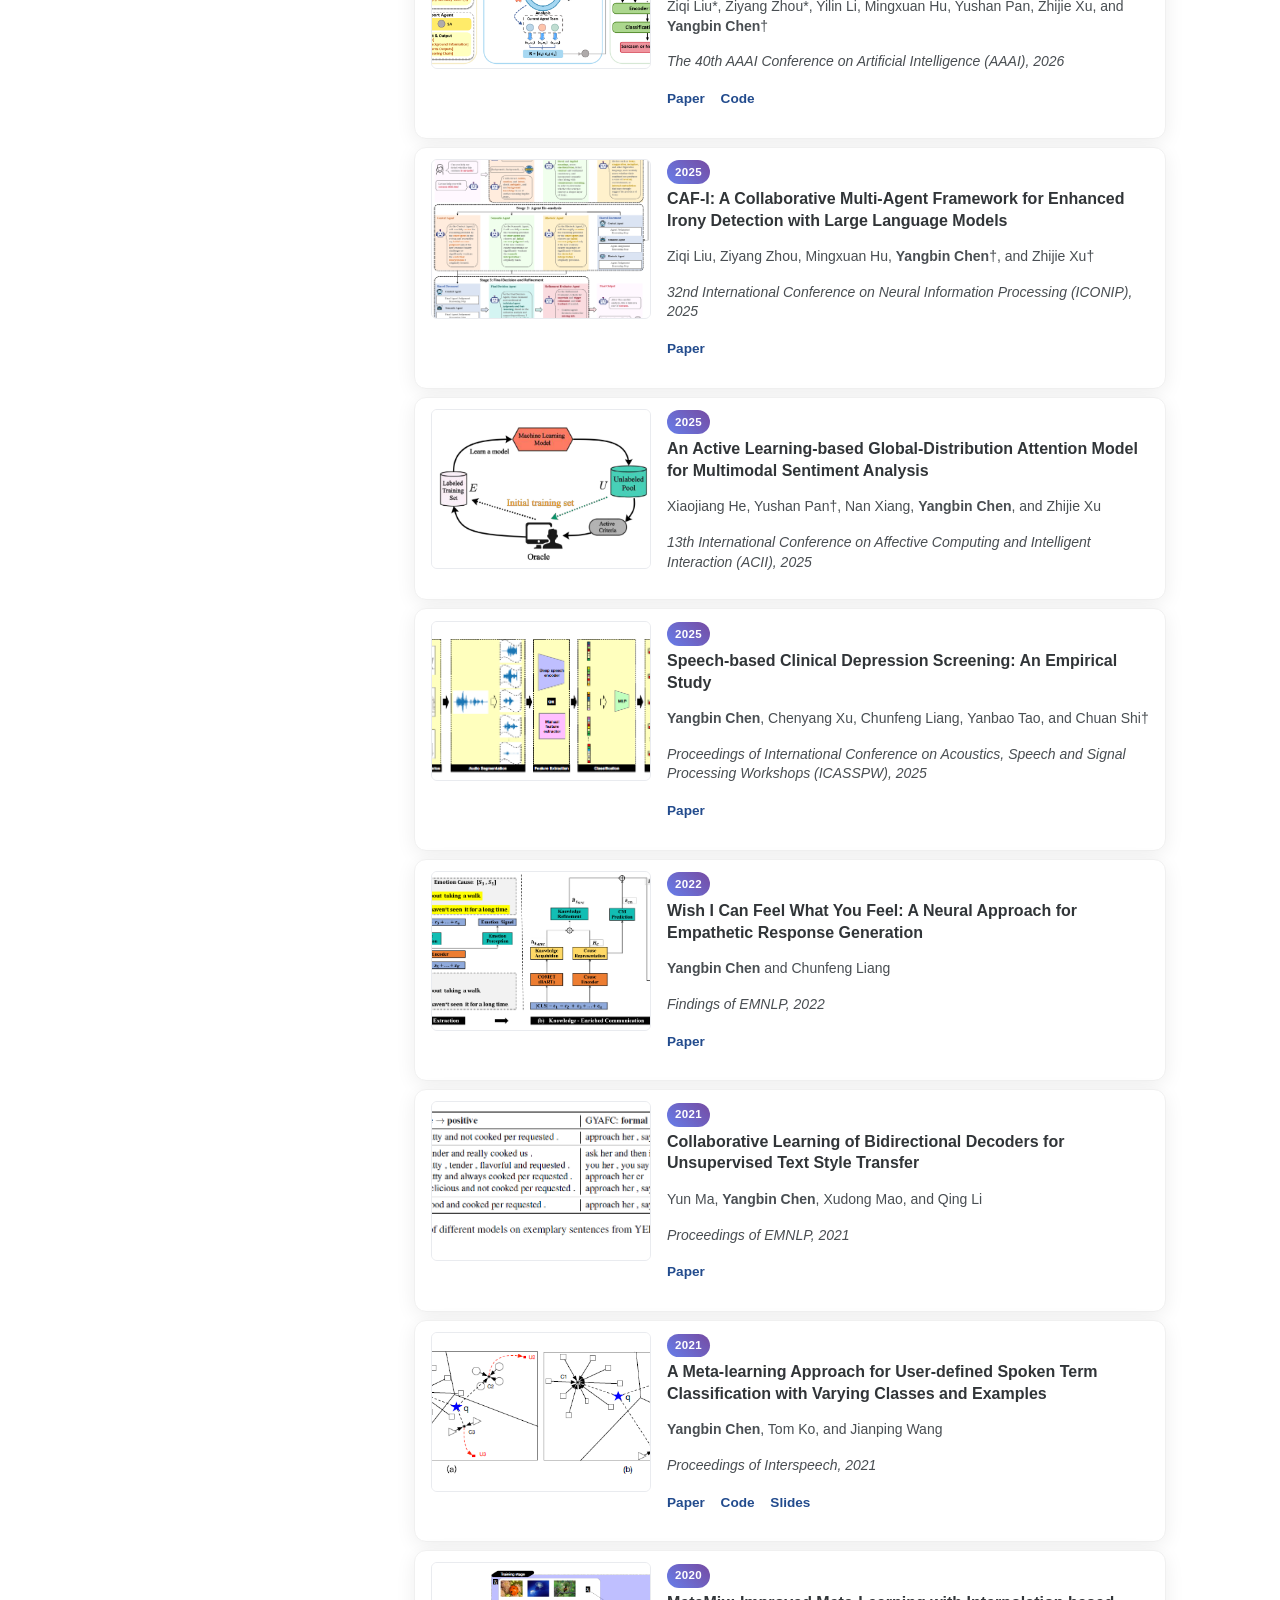
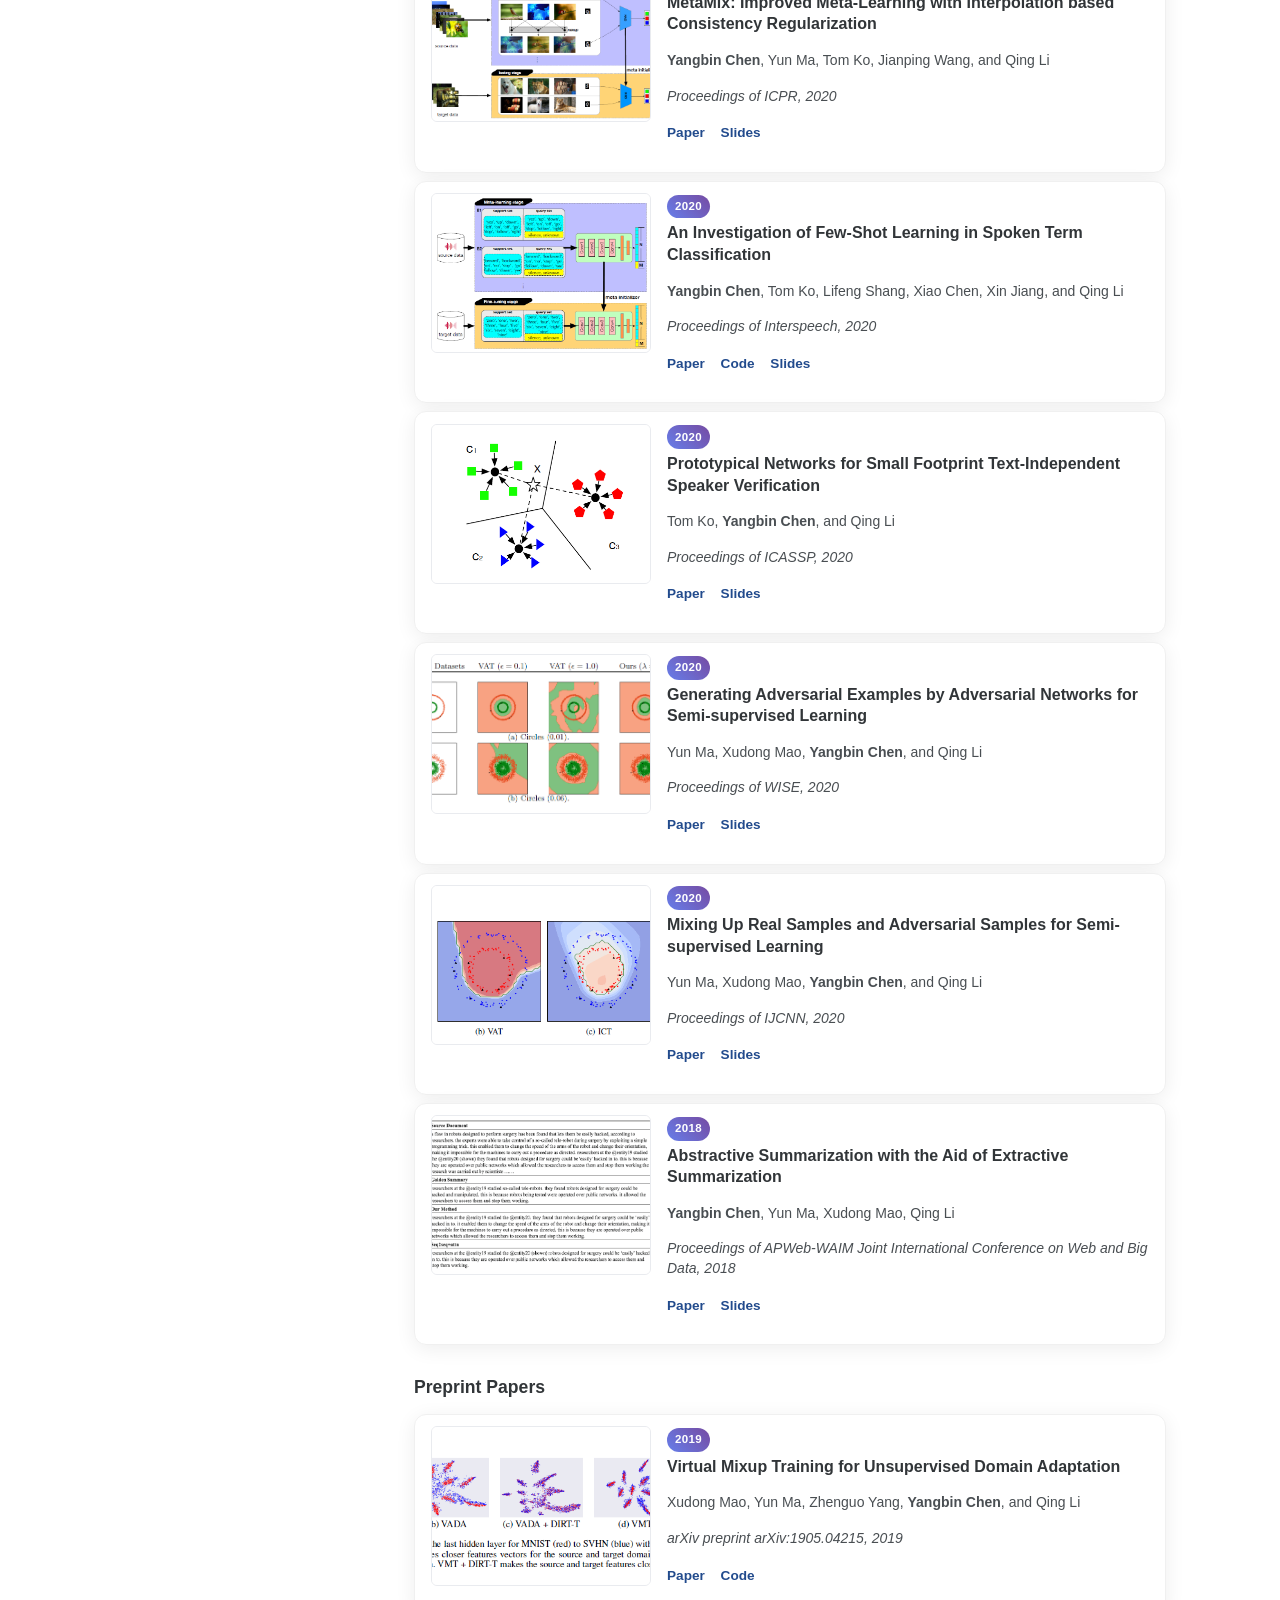
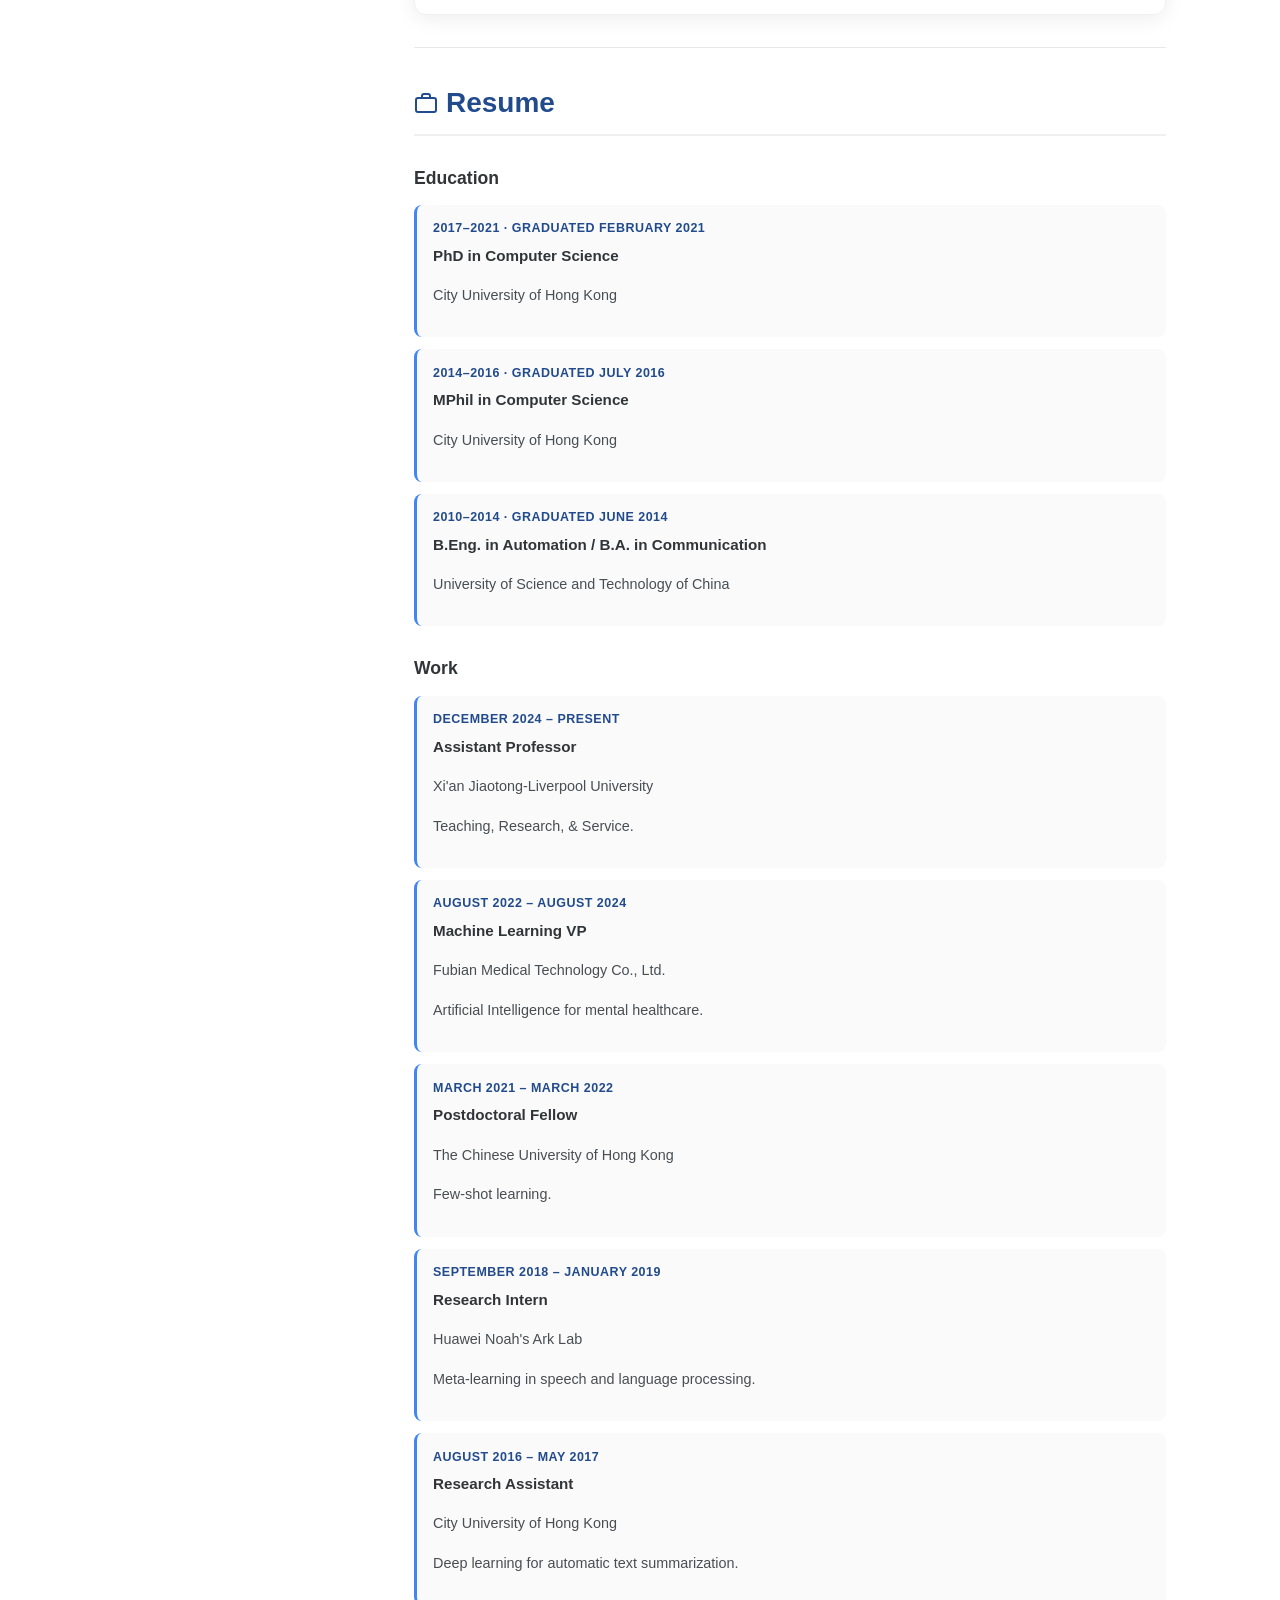
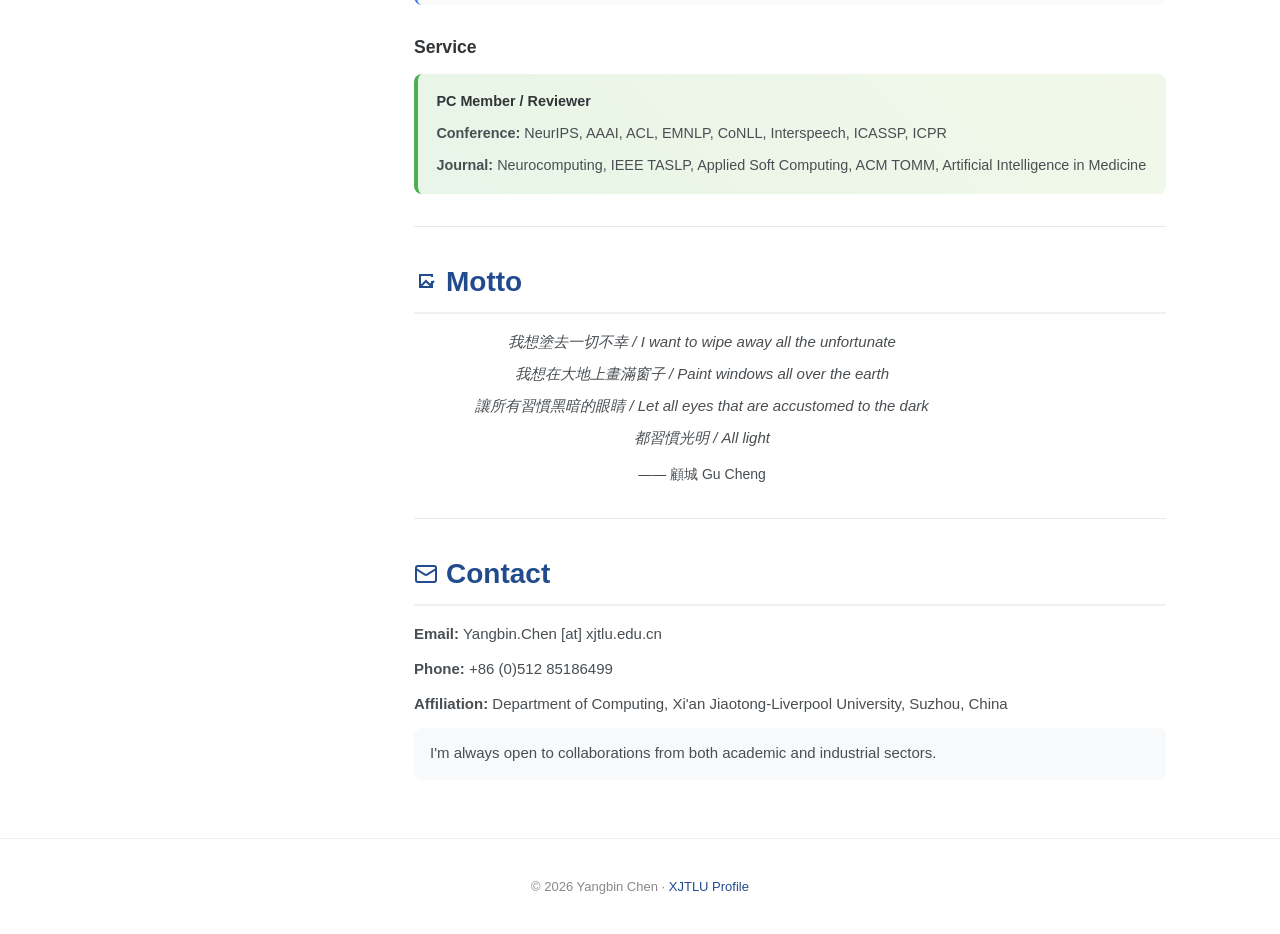
==== commit 40168ccc: "Add news item for accepted paper in Oct 2026" ====
--- a/index.html
+++ b/index.html
@@ -167,6 +167,7 @@
           News
         </h2>
         <ul class="news-bullets">
+          <li><strong>Oct 2026:</strong> 1 paper is accepted by <strong>ACML</strong>.</li>
           <li><strong>Apr 2026:</strong> 1 paper is accepted by <strong>ACL</strong>.</li>
           <li><strong>Mar 2026:</strong> 1 paper is published in <strong>Engineering Applications of Artificial Intelligence</strong>.</li>
           <li><strong>Feb 2026:</strong> 2 papers are accepted by <strong>ICASSP</strong>.</li>
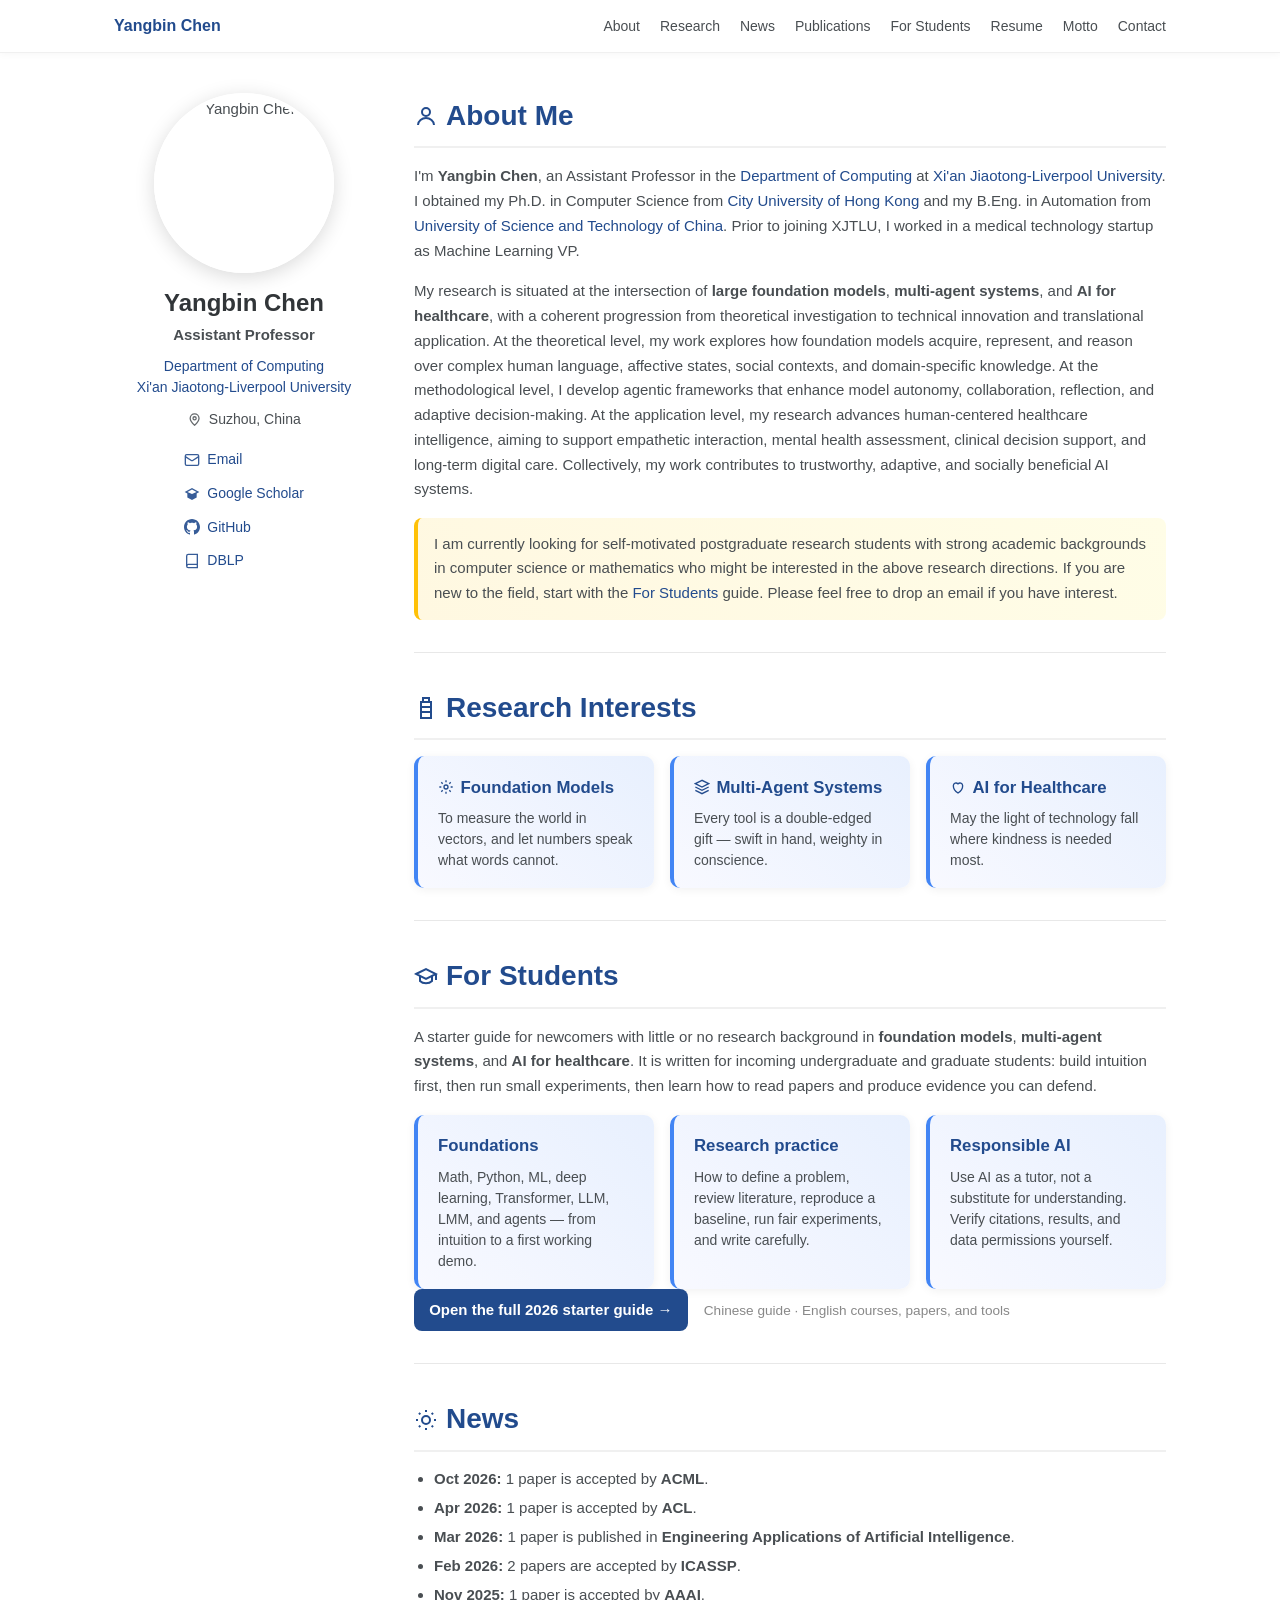
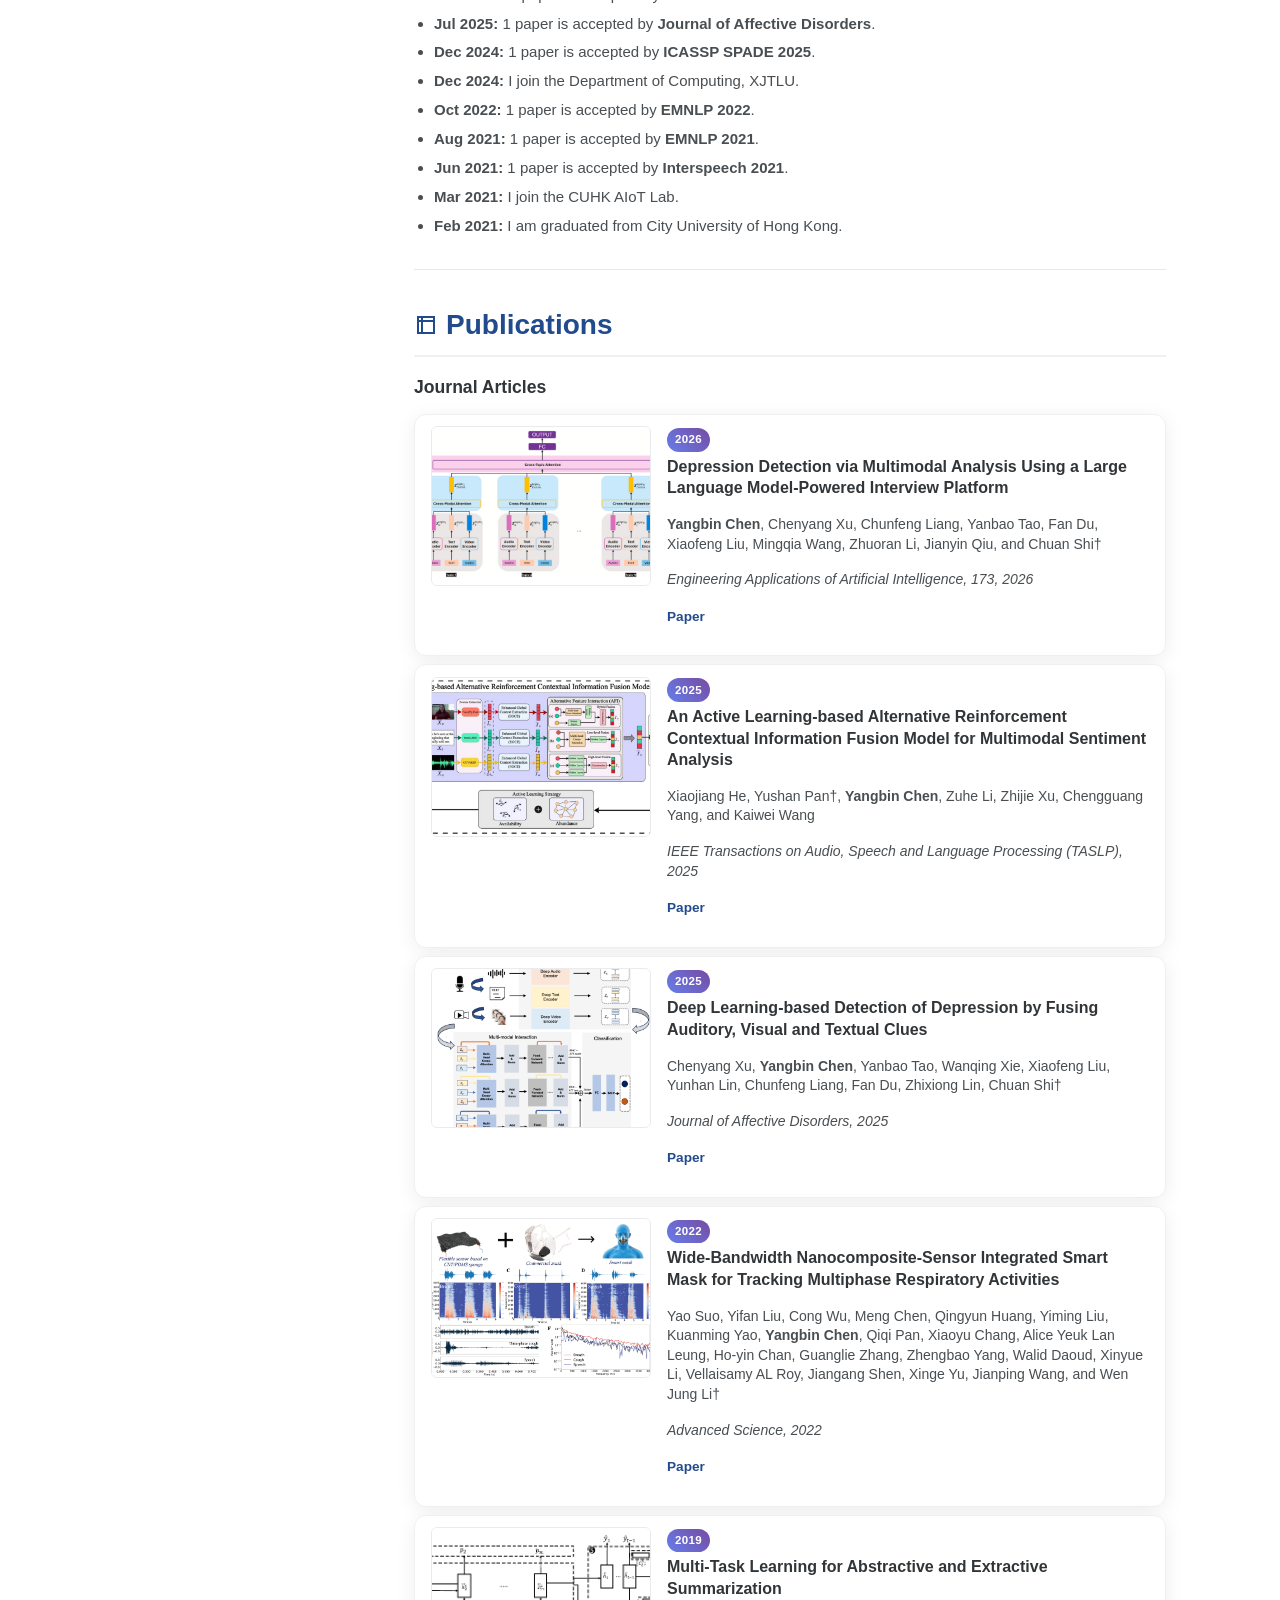
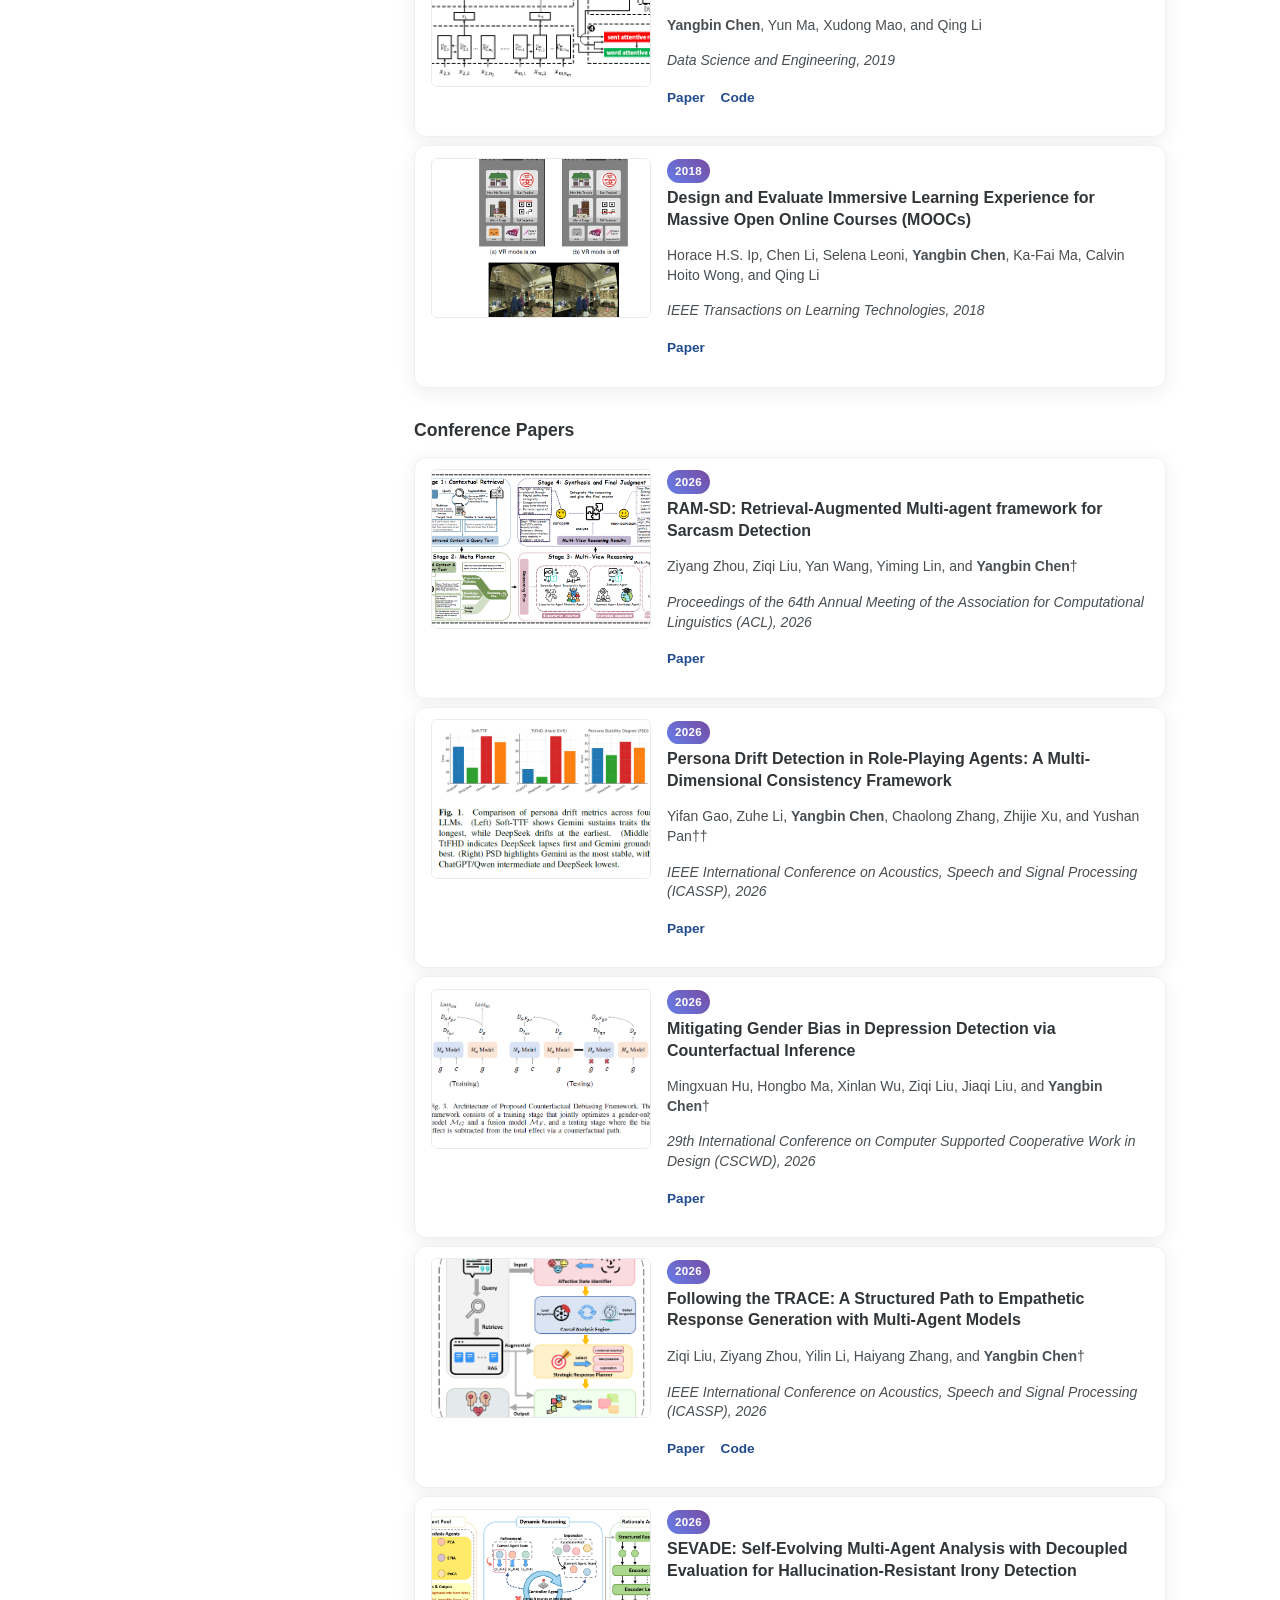
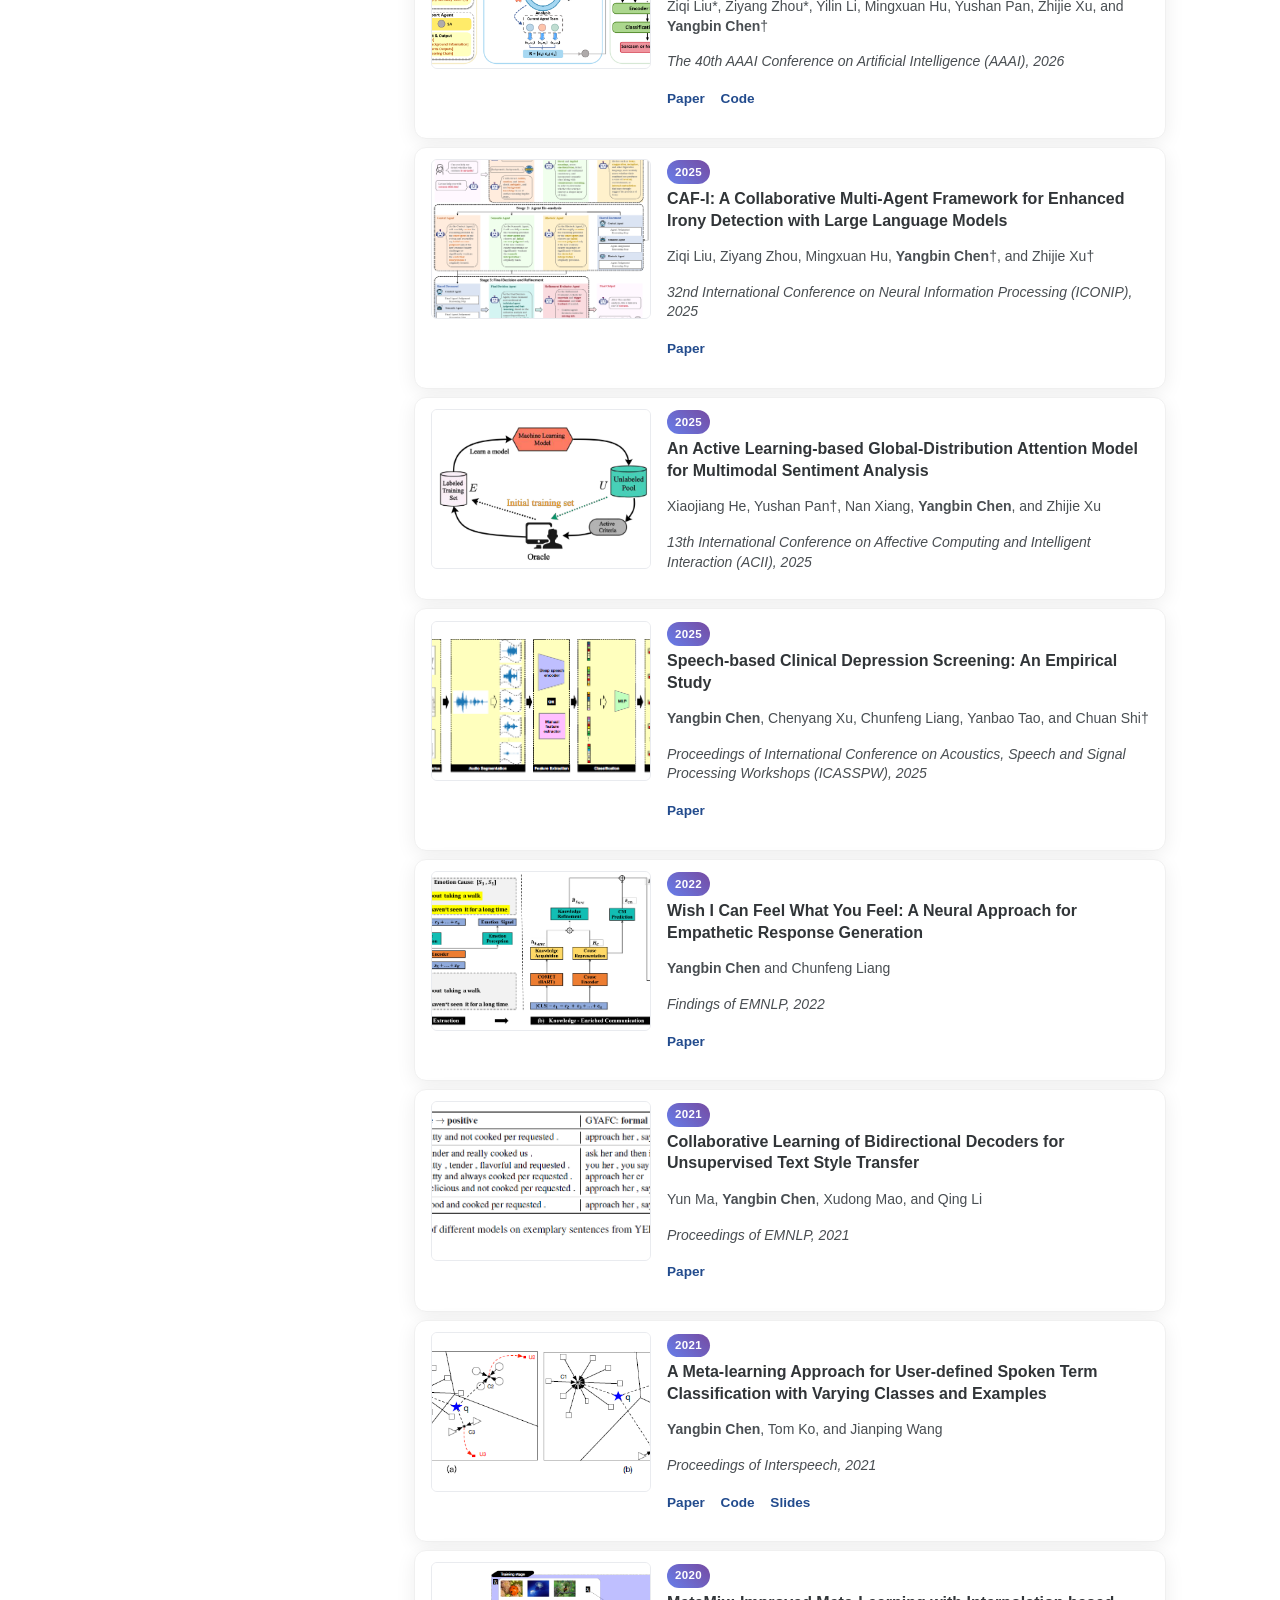
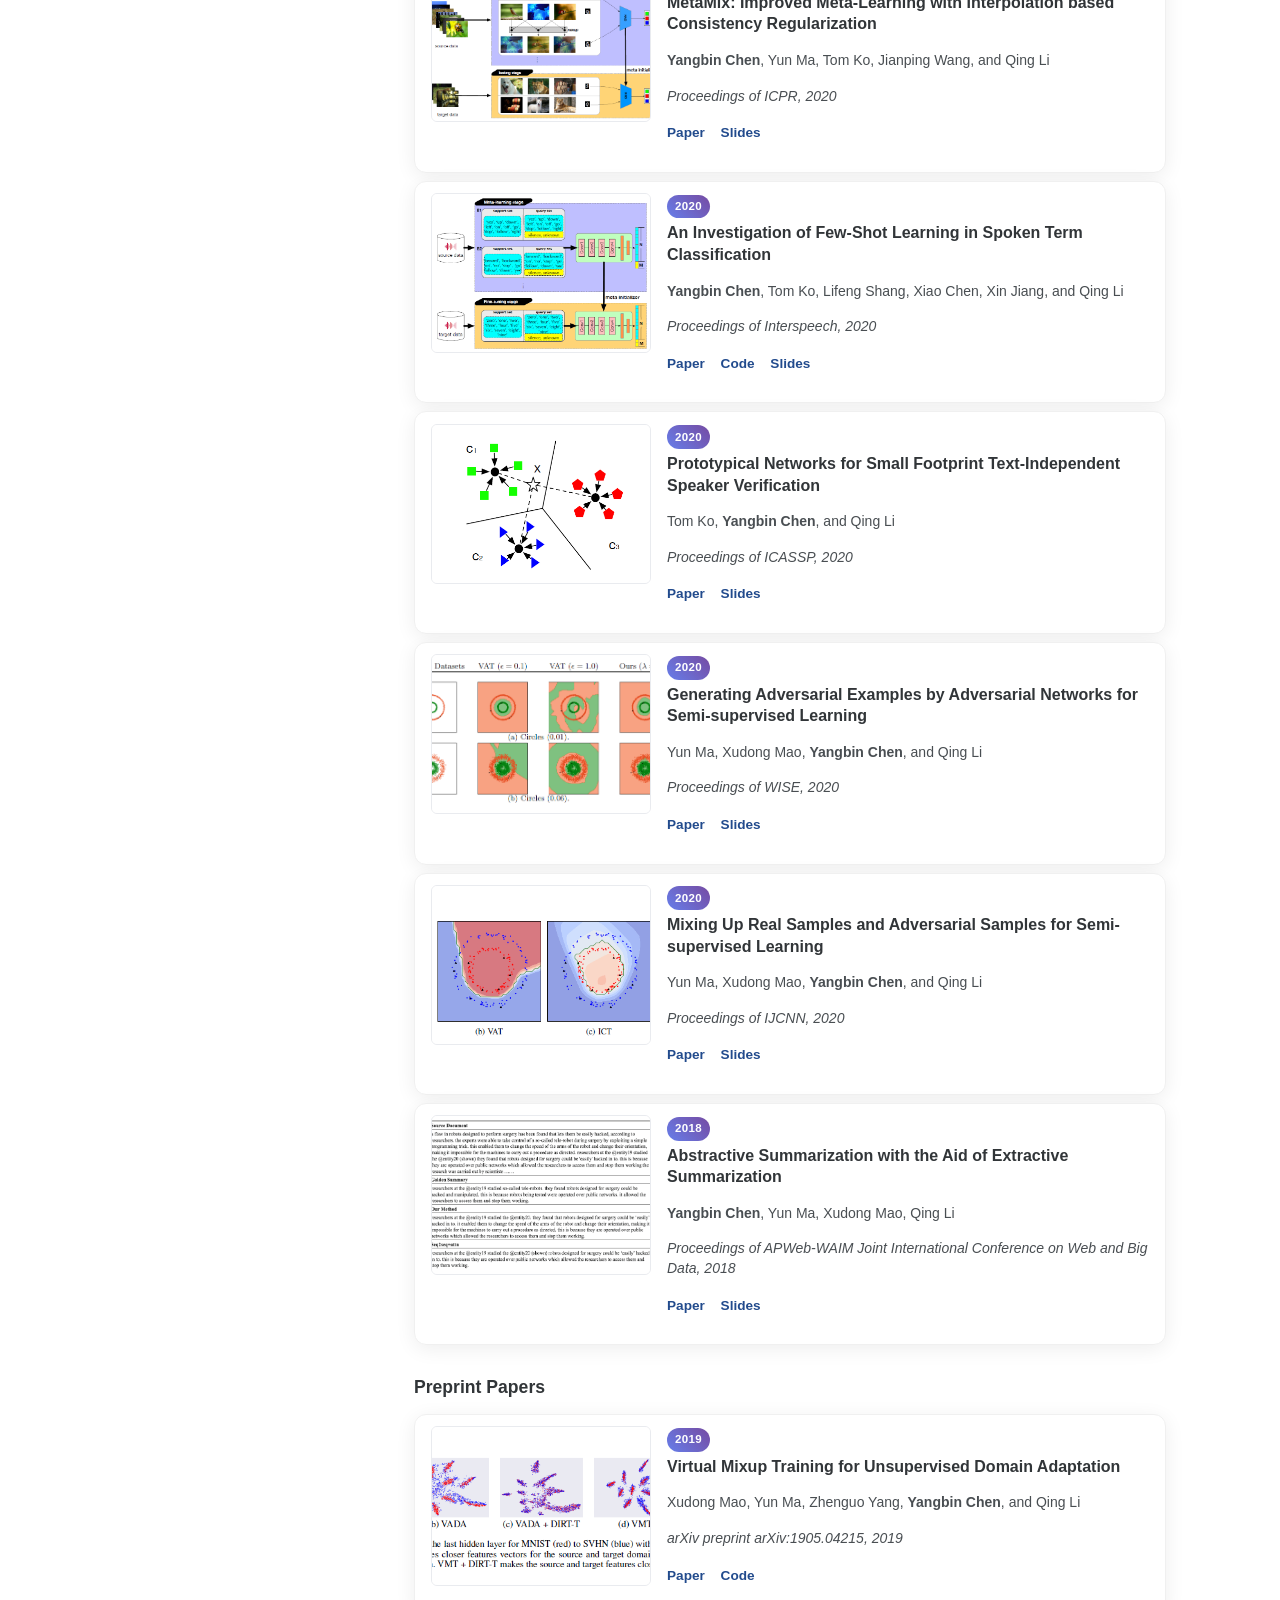
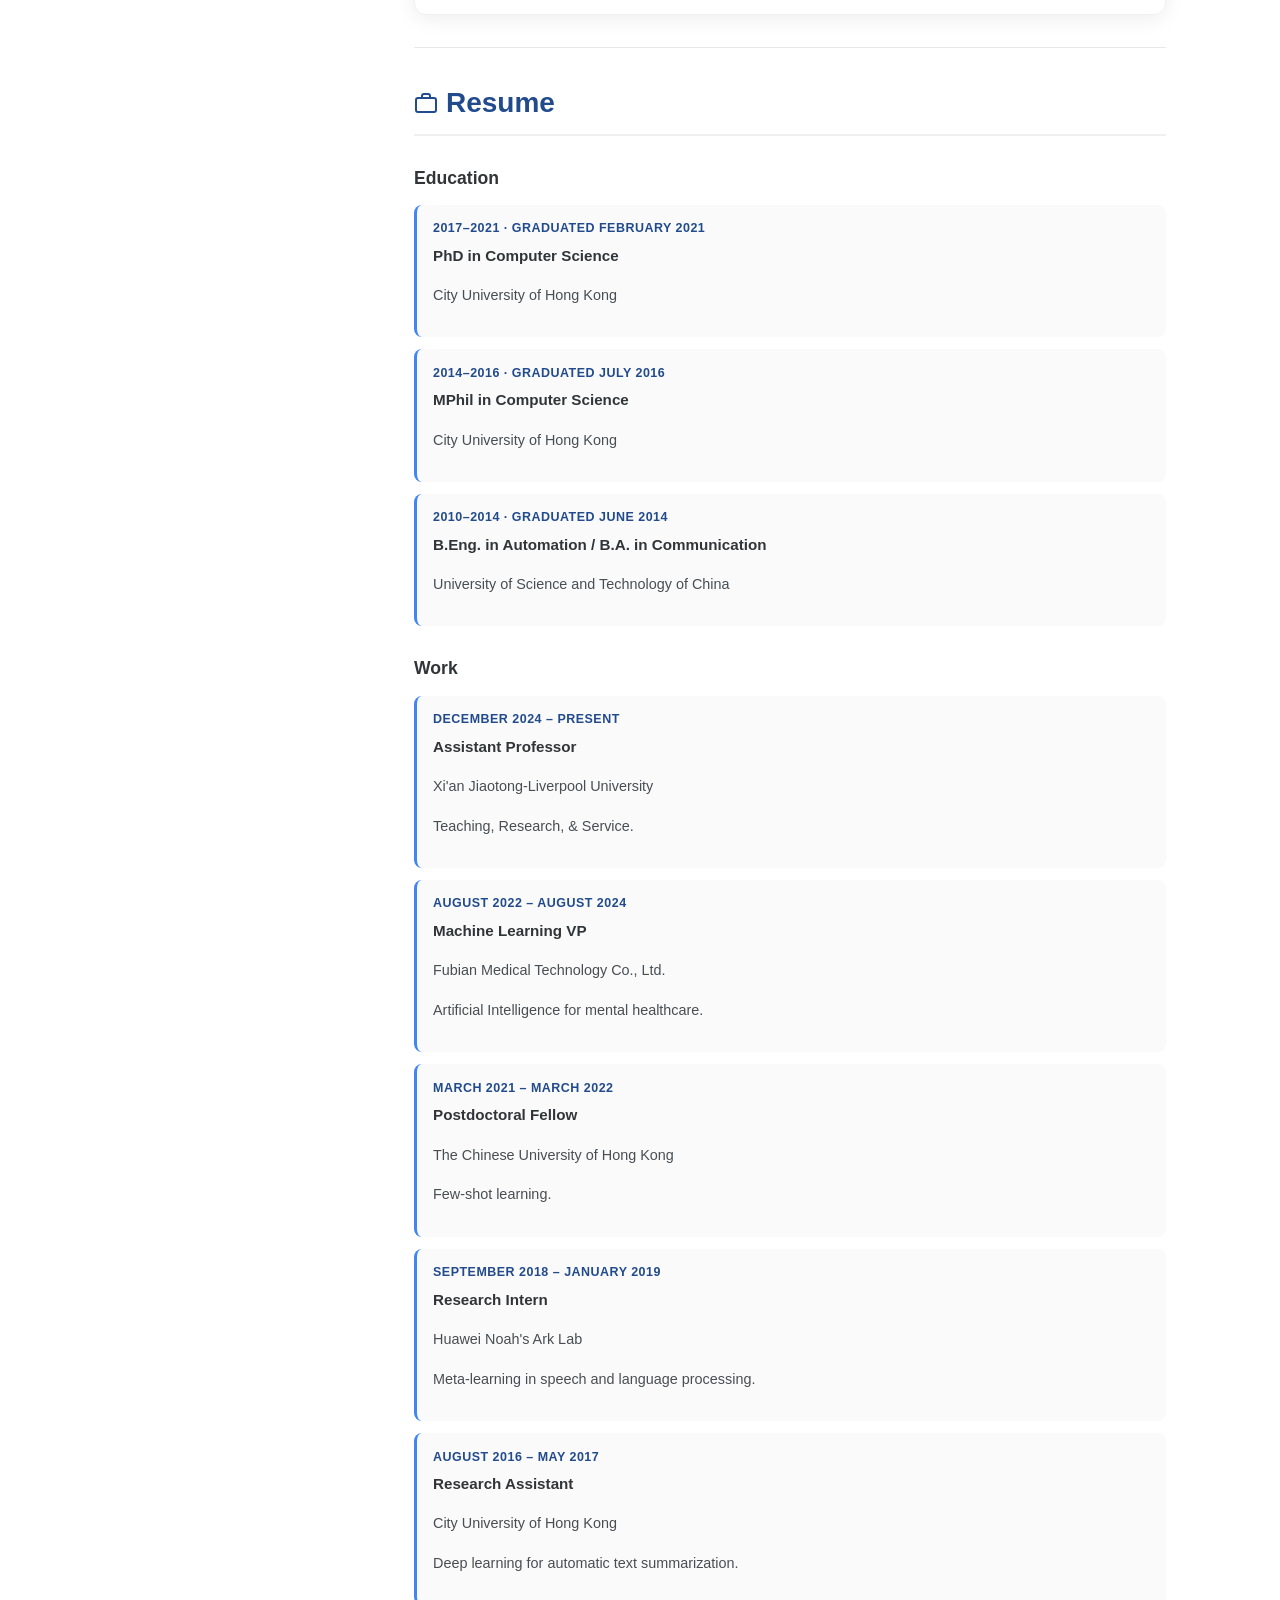
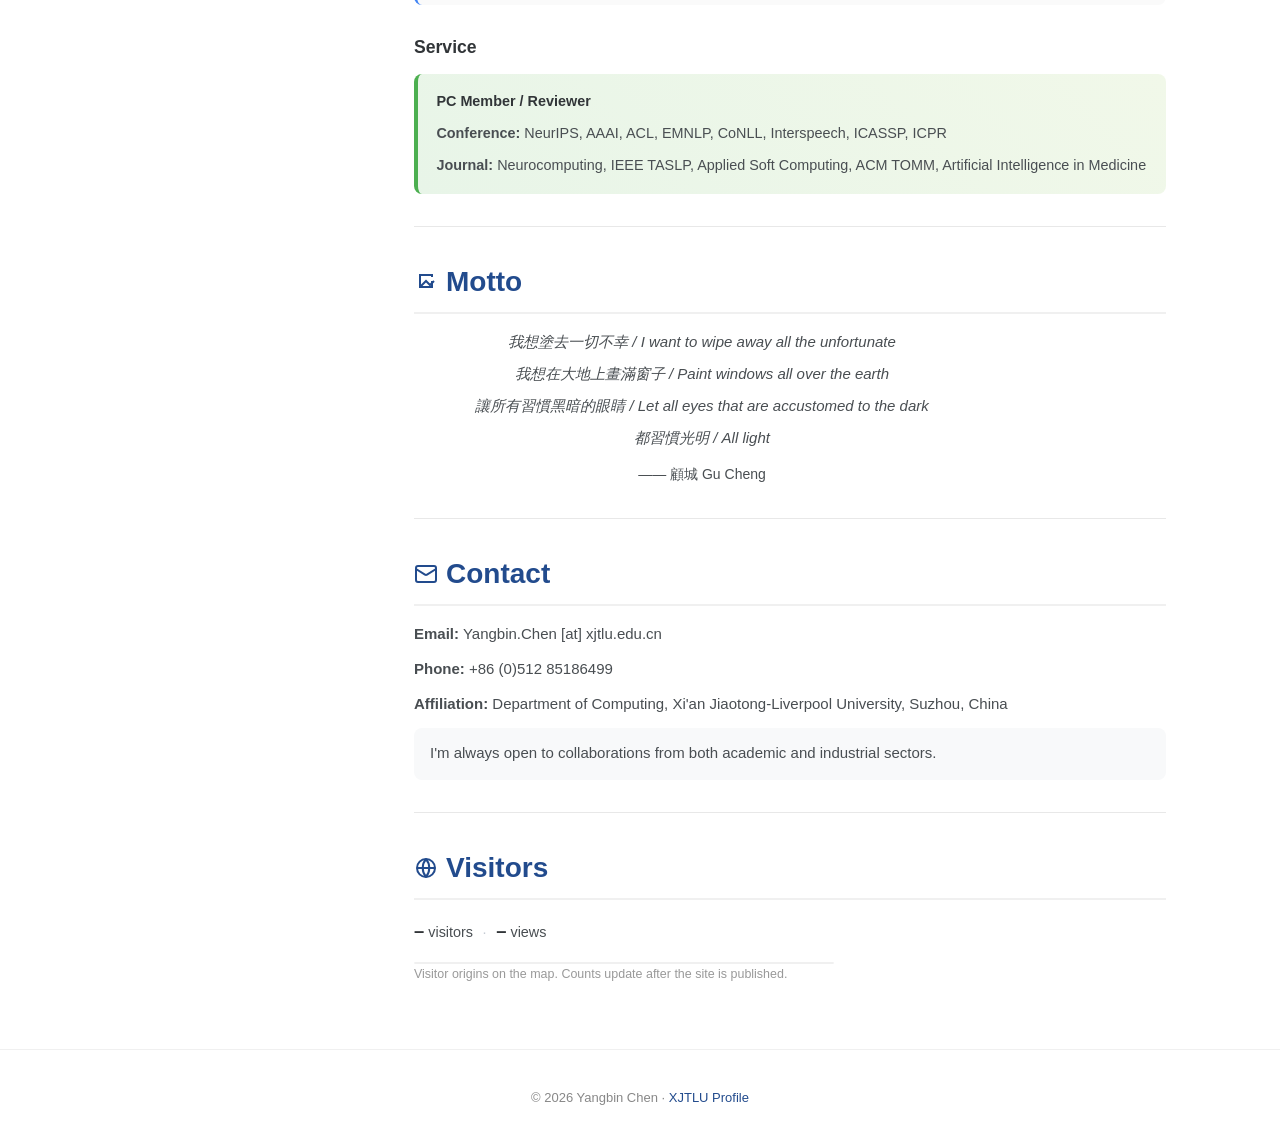
==== commit 5a114329: "Add visitor origins map and October 2026 ACML news. Co-authored-by: Cursor <cursoragent@cursor.com>" ====
--- a/index.html
+++ b/index.html
@@ -627,11 +627,32 @@
         <p class="connect-note">I'm always open to collaborations from both academic and industrial sectors.</p>
       </div>
     </section>
+
+    <hr class="section-divider">
+
+    <section id="visitors" class="section">
+      <h2 class="section-title">
+        <svg class="section-icon" xmlns="http://www.w3.org/2000/svg" viewBox="0 0 24 24" fill="none" stroke="currentColor" stroke-width="2" aria-hidden="true"><circle cx="12" cy="12" r="9"/><path d="M3 12h18M12 3a14 14 0 0 1 0 18M12 3a14 14 0 0 0 0 18"/></svg>
+        Visitors
+      </h2>
+      <div class="visitor-widget">
+        <p class="visitor-stats">
+          <span><strong id="busuanzi_value_site_uv">–</strong> visitors</span>
+          <span class="visitor-stats-sep" aria-hidden="true">·</span>
+          <span><strong id="busuanzi_value_site_pv">–</strong> views</span>
+        </p>
+        <div class="visitor-map" aria-label="Visitor origins">
+          <script type="text/javascript" id="mapmyvisitors" src="https://mapmyvisitors.com/map.js?d=8BTSte6rGOlEb5v6ua3k_KfMGzQQ9Er5wcU_1rTrbmU&cl=ffffff&w=a"></script>
+        </div>
+        <p class="visitor-note">Visitor origins on the map. Counts update after the site is published.</p>
+      </div>
+    </section>
     </div>
   </div>
 
   <footer class="site-footer">
     <p>© 2026 Yangbin Chen · <a href="https://scholar.xjtlu.edu.cn/en/persons/YangbinChen/" target="_blank" rel="noopener">XJTLU Profile</a></p>
   </footer>
+  <script async src="//busuanzi.ibruce.info/busuanzi/2.3/busuanzi.pure.mini.js"></script>
 </body>
 </html>
--- a/styles.css
+++ b/styles.css
@@ -532,6 +532,52 @@
   color: #888;
 }
 
+.visitor-widget {
+  max-width: 420px;
+}
+
+.visitor-stats {
+  display: flex;
+  flex-wrap: wrap;
+  align-items: baseline;
+  gap: 0.35rem 0.6rem;
+  margin: 0 0 0.85rem;
+  font-size: 0.9rem;
+  color: var(--text);
+}
+
+.visitor-stats strong {
+  font-size: 1.15rem;
+  font-weight: 700;
+  color: var(--text-dark);
+}
+
+.visitor-stats-sep {
+  color: #c5cbd3;
+}
+
+.visitor-map {
+  overflow: hidden;
+  border: 1px solid var(--border);
+  border-radius: 10px;
+  background: #fafbfc;
+}
+
+.visitor-map img,
+.visitor-map iframe,
+.visitor-map a img {
+  display: block;
+  width: 100%;
+  height: auto;
+  margin: 0 auto;
+}
+
+.visitor-note {
+  margin: 0.55rem 0 0;
+  font-size: 0.78rem;
+  color: #999;
+}
+
 .site-footer {
   text-align: center;
   padding: 1.5rem;
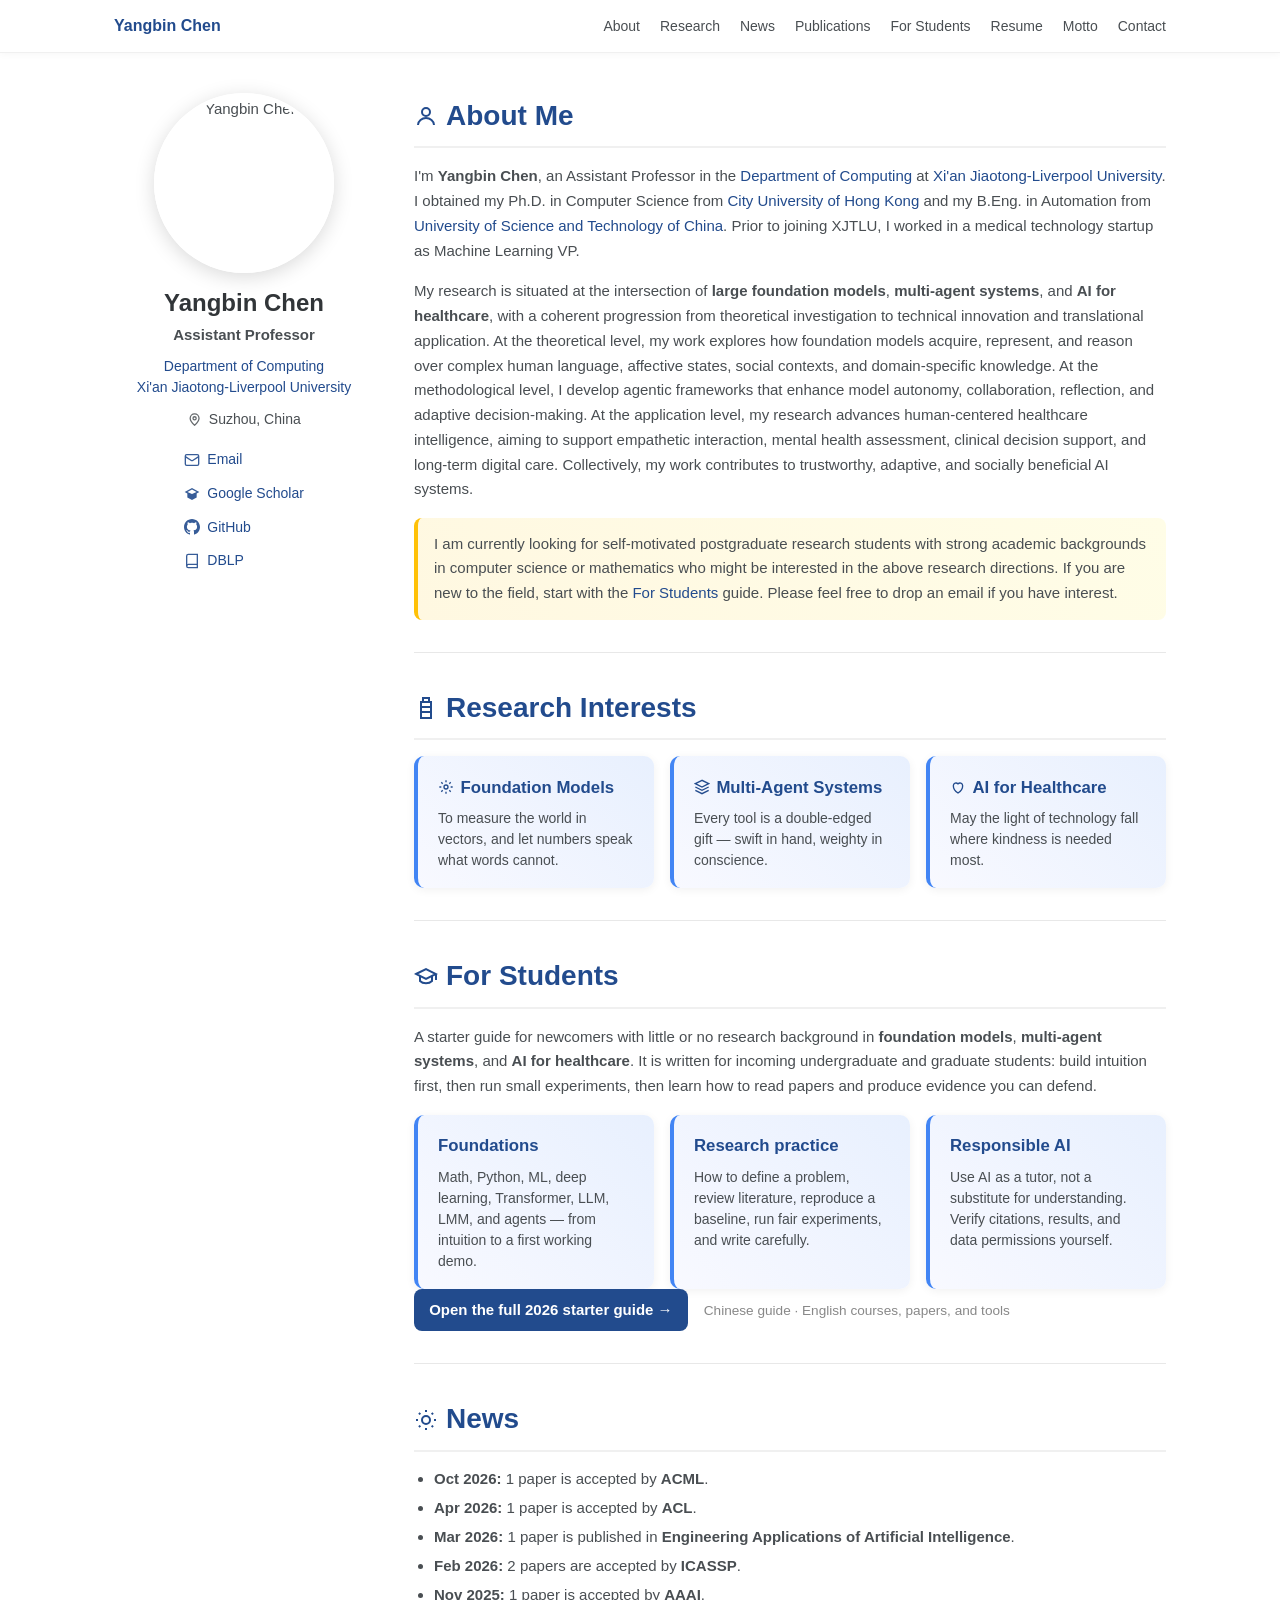
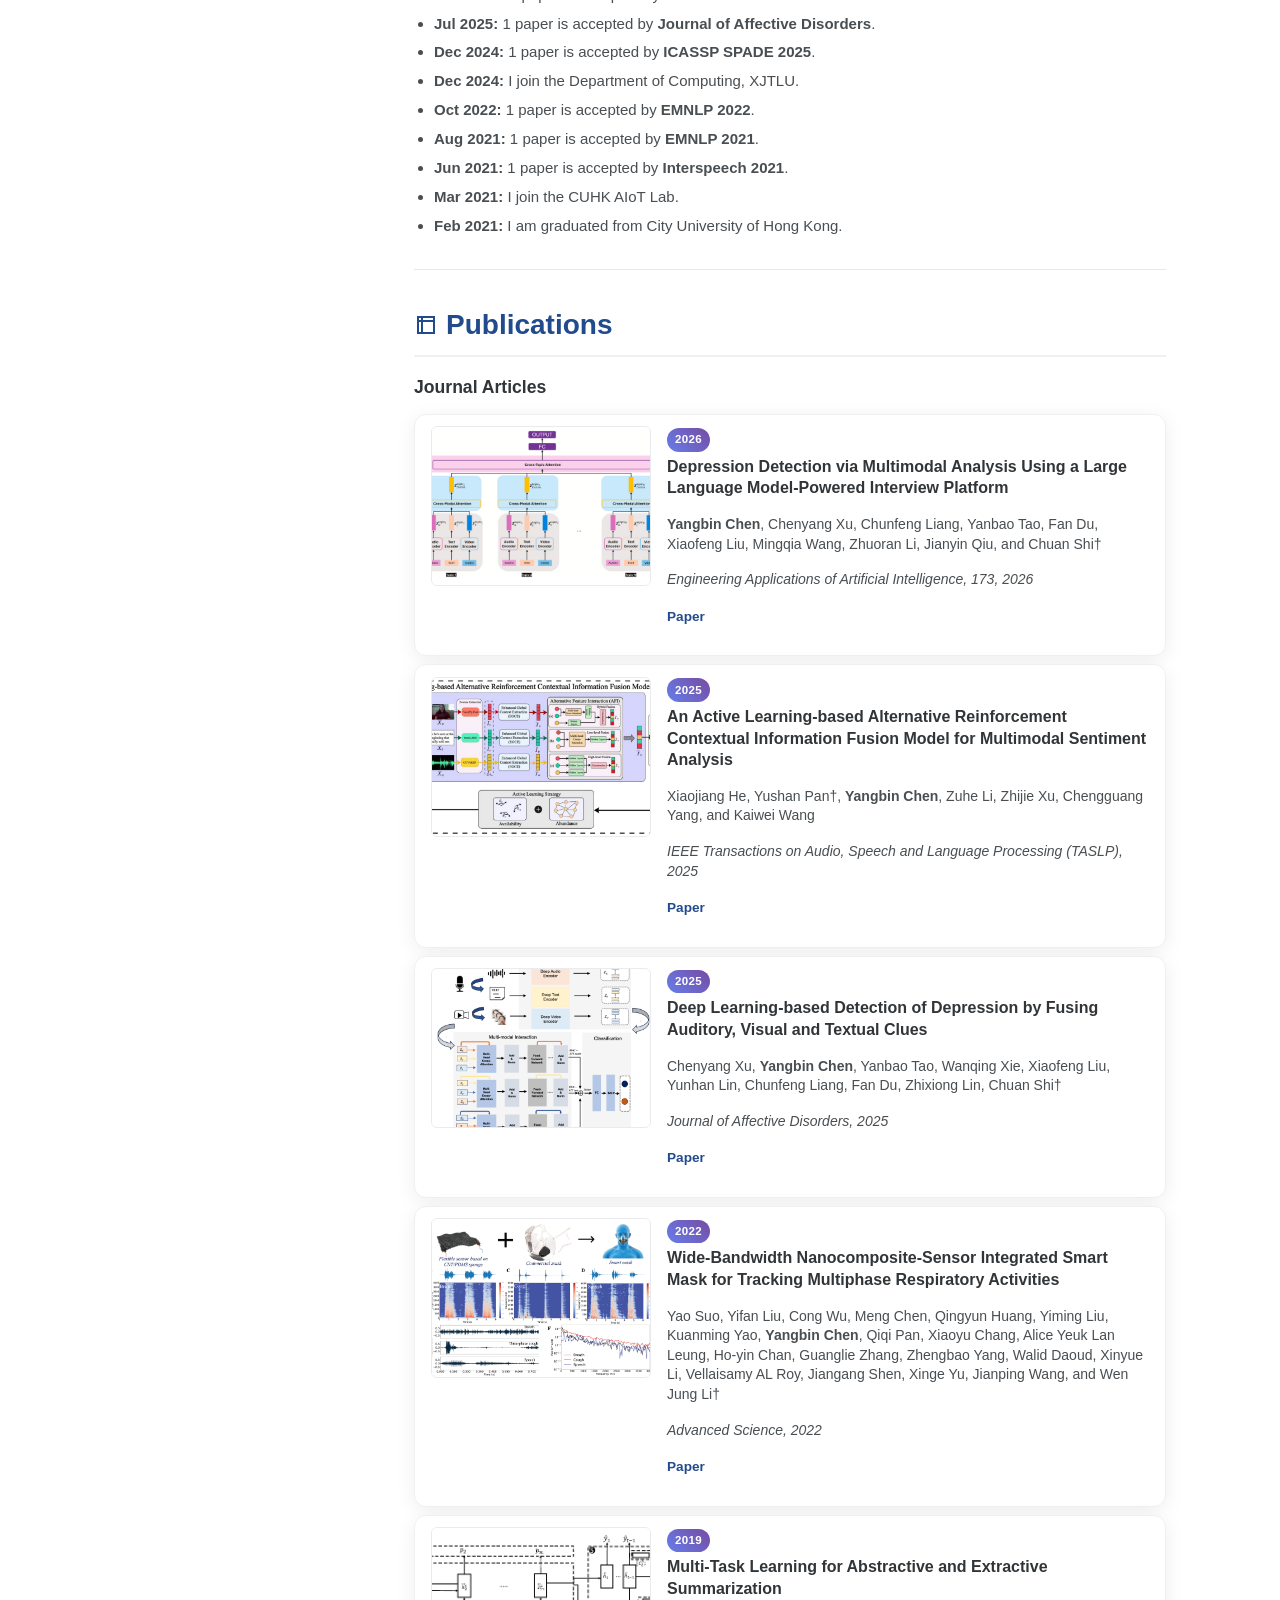
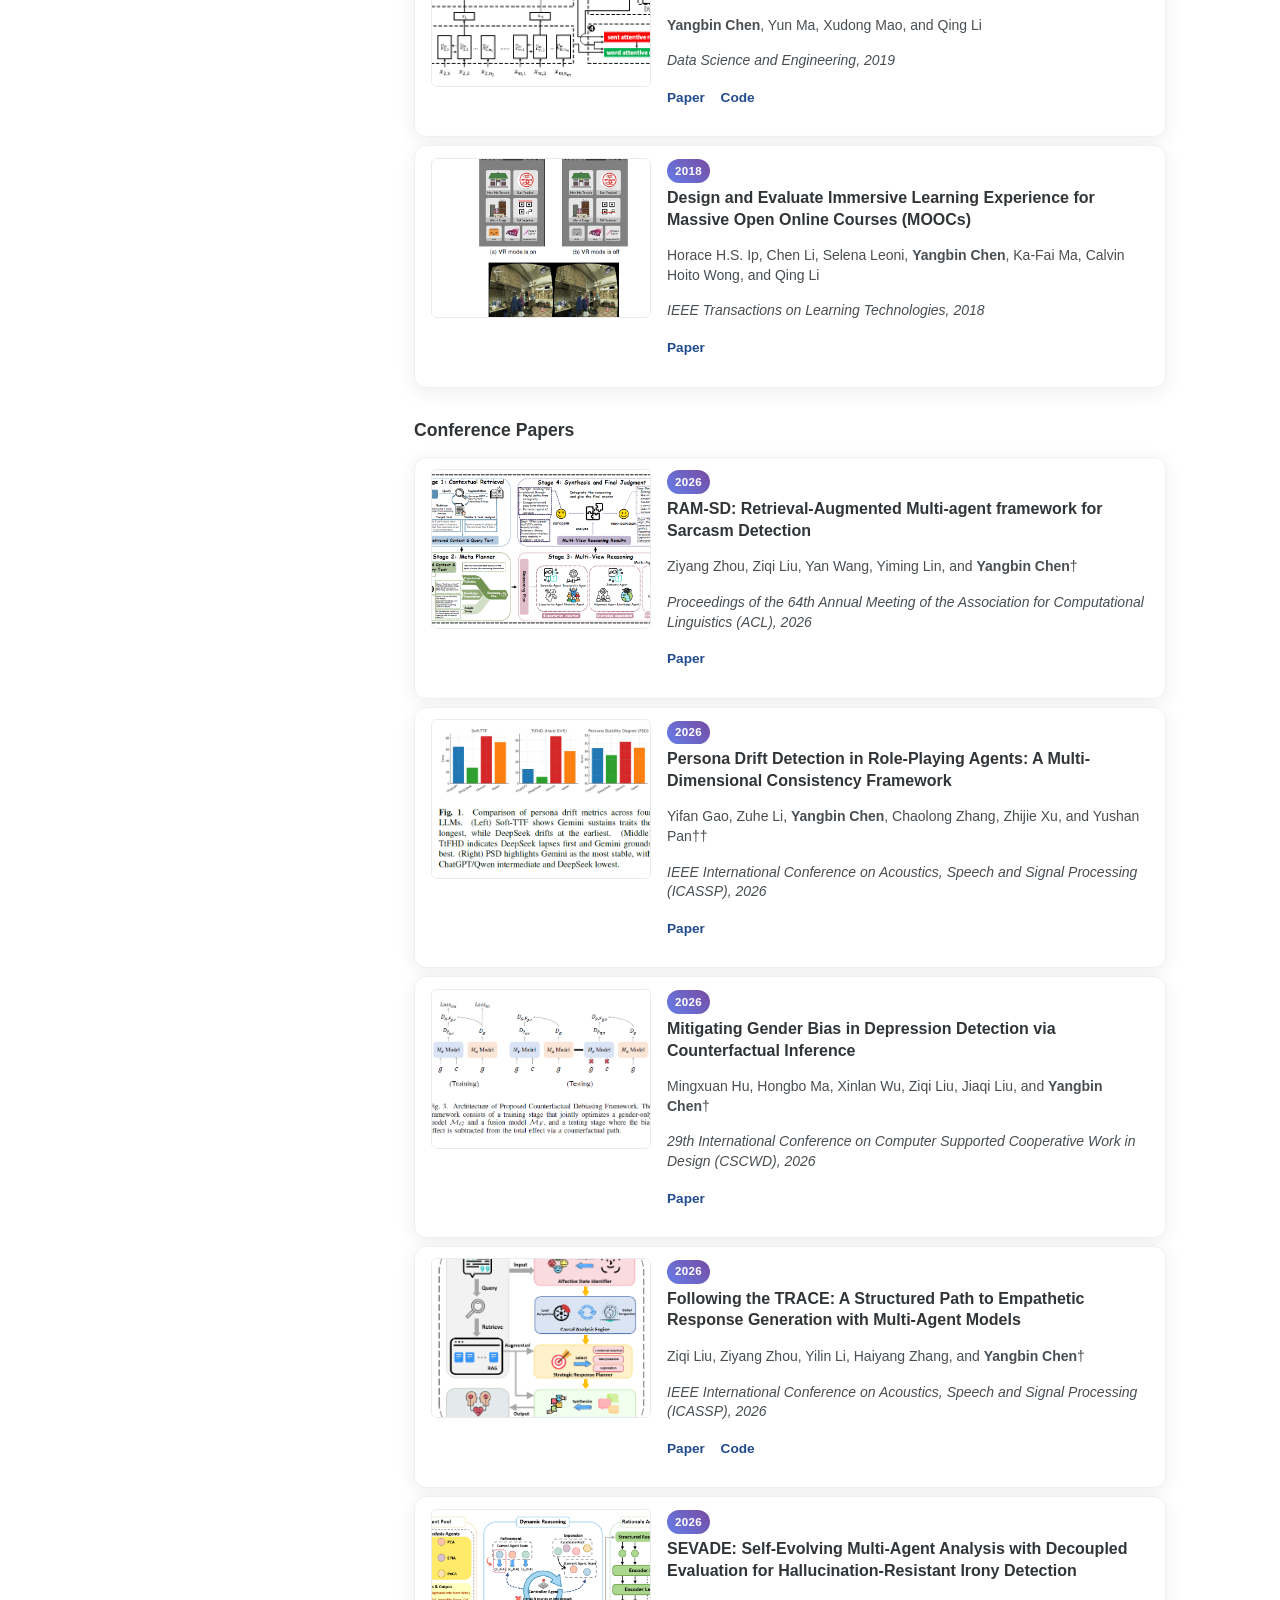
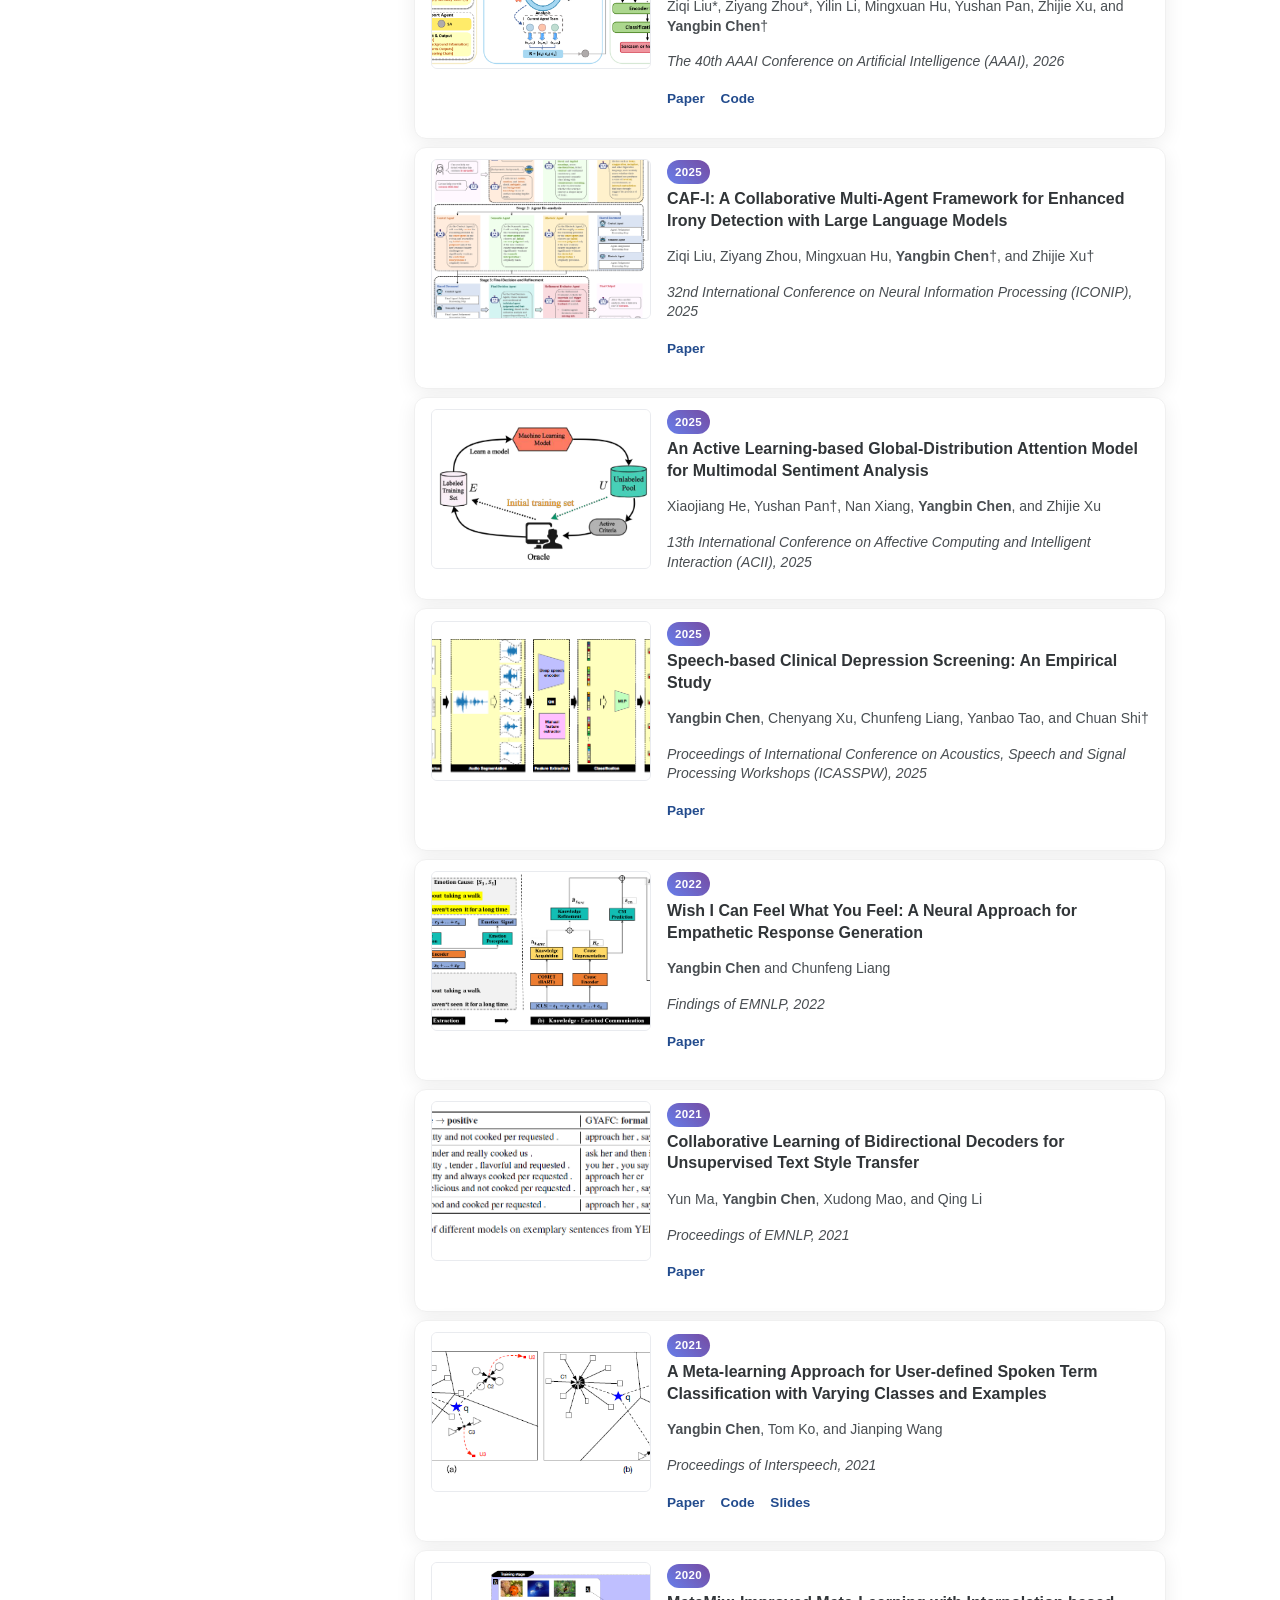
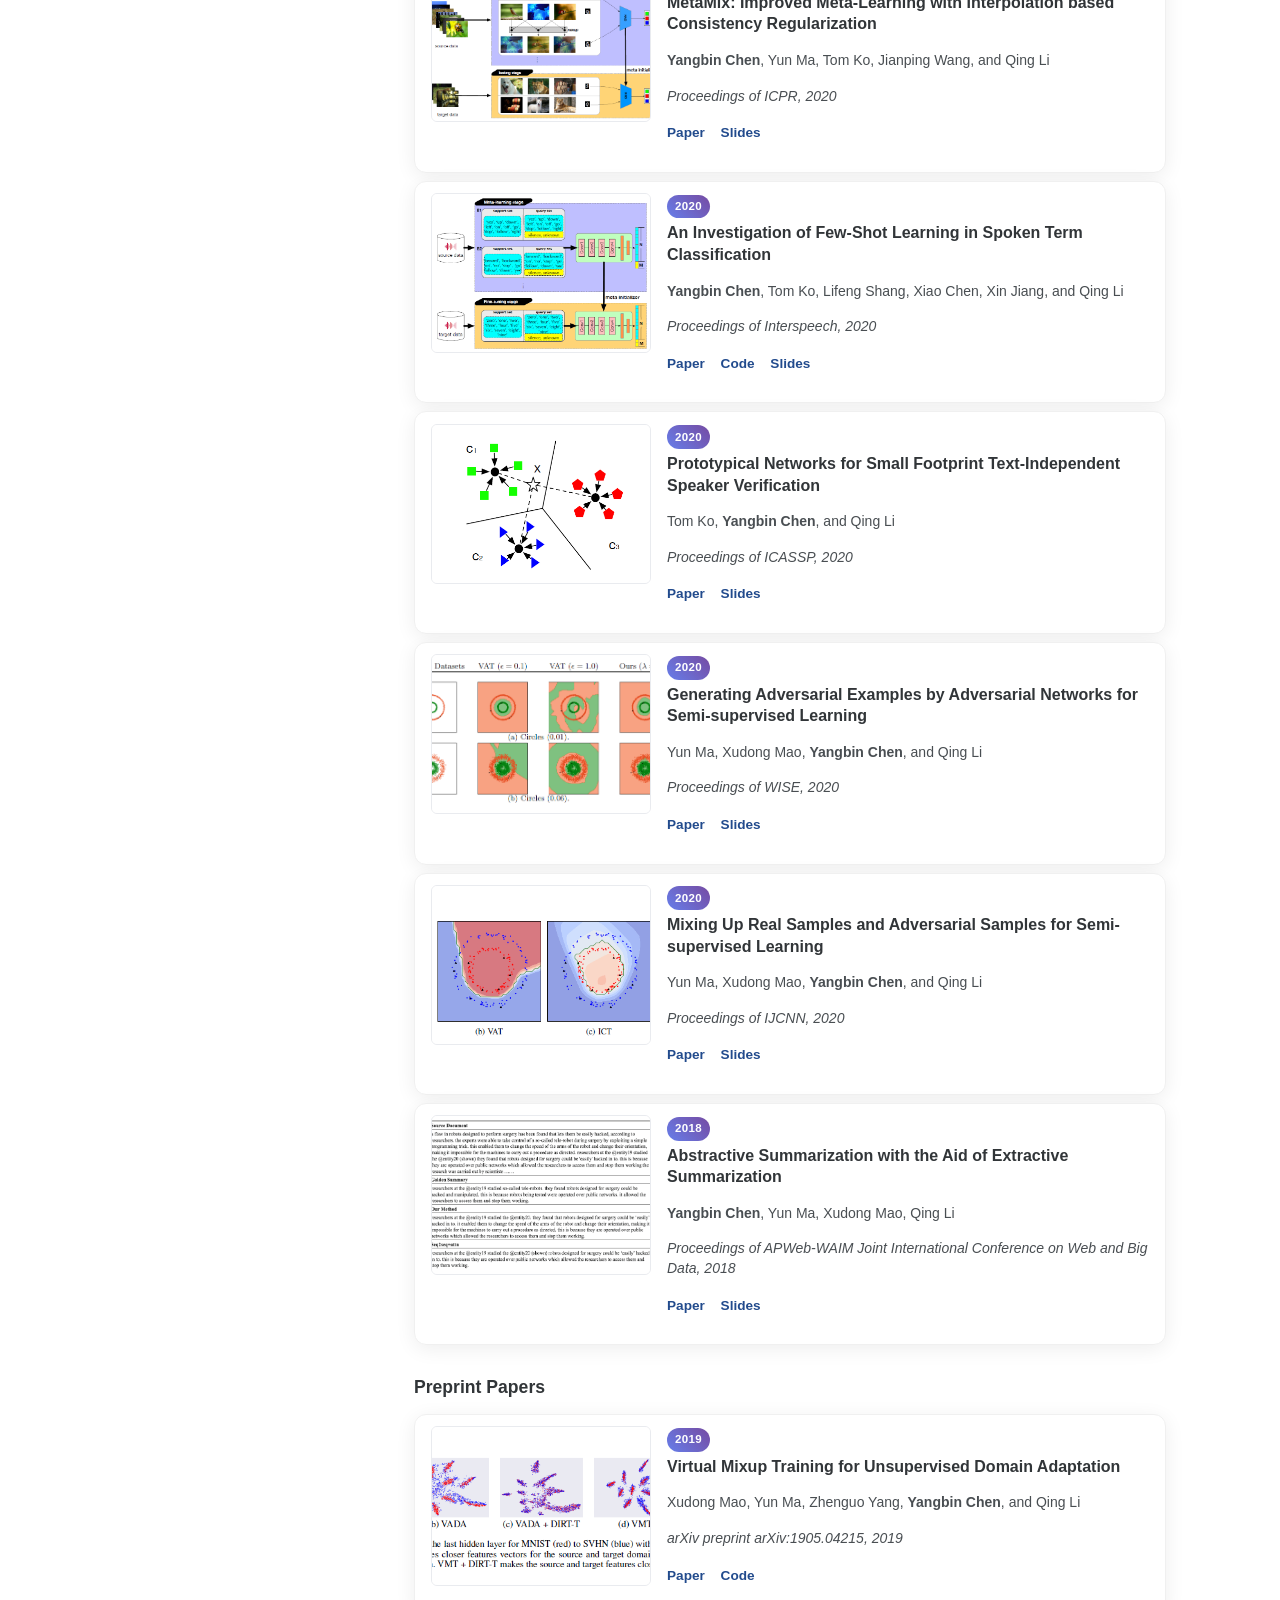
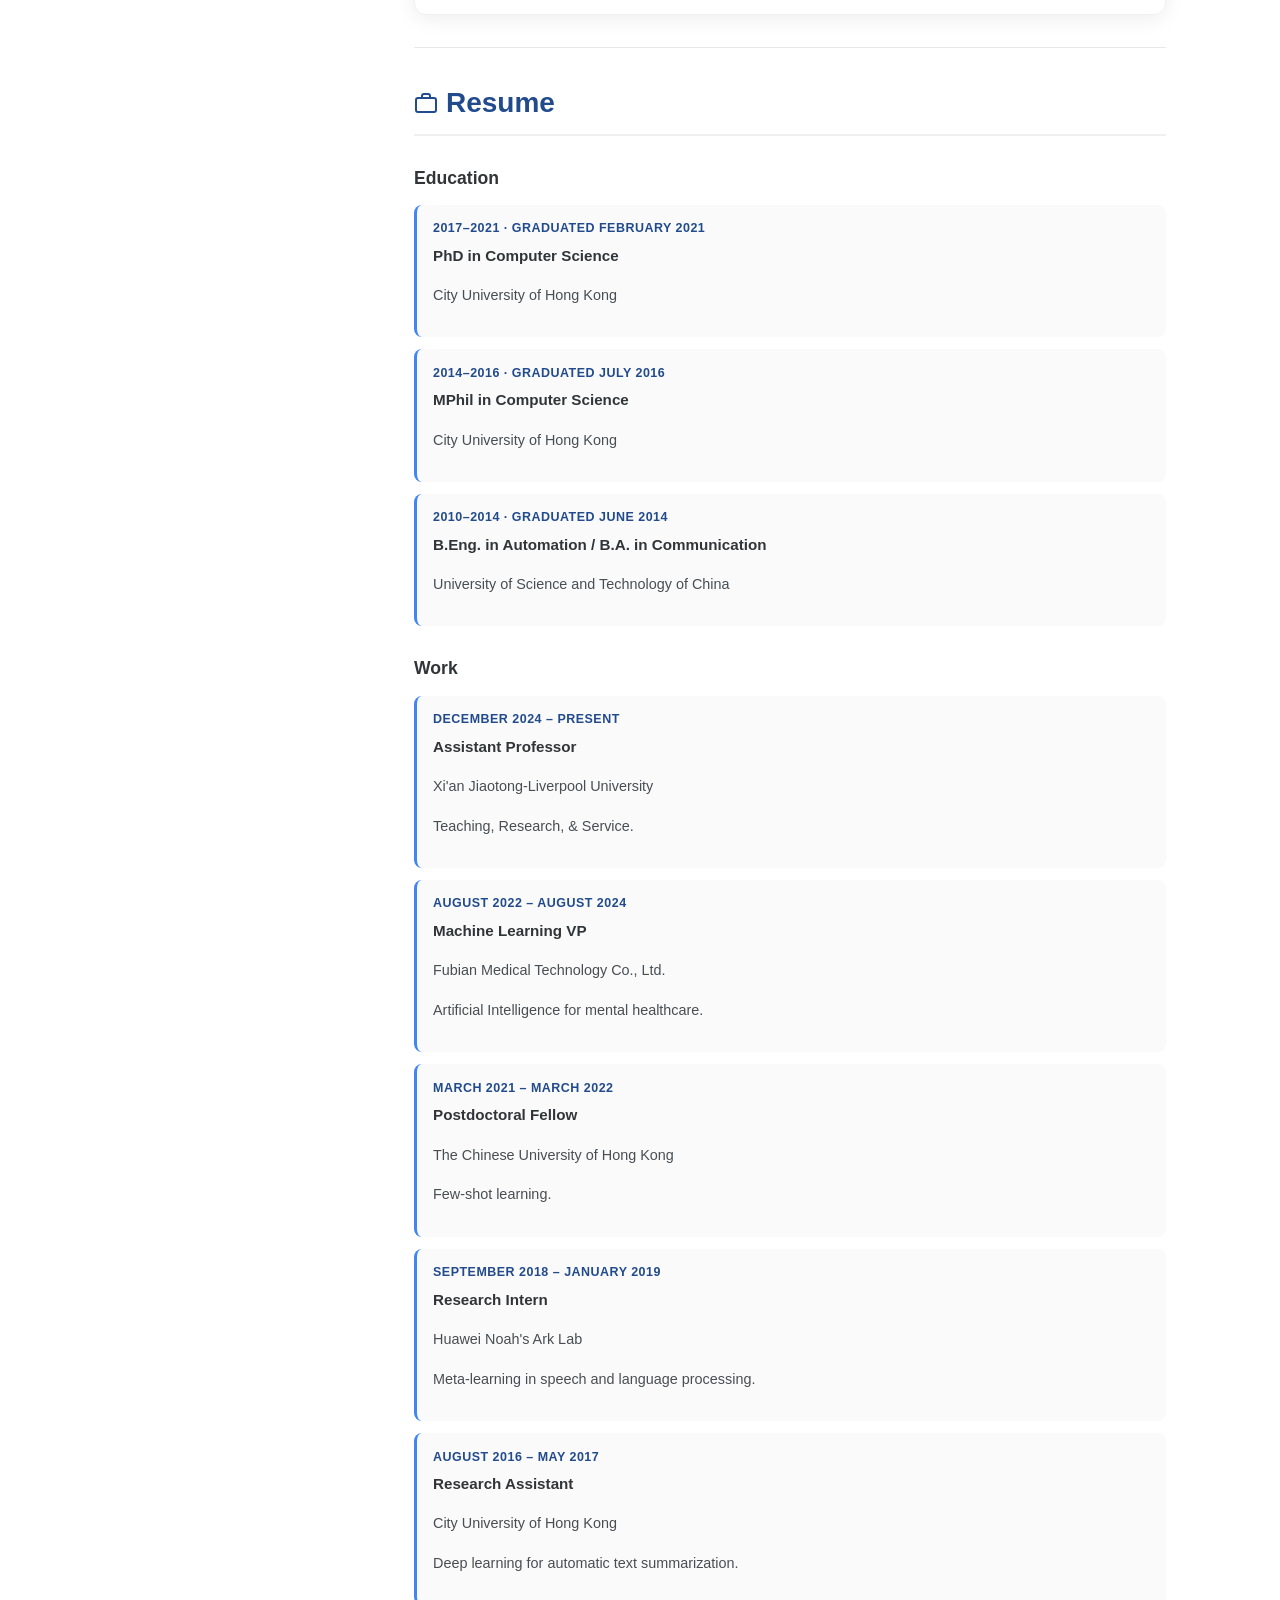
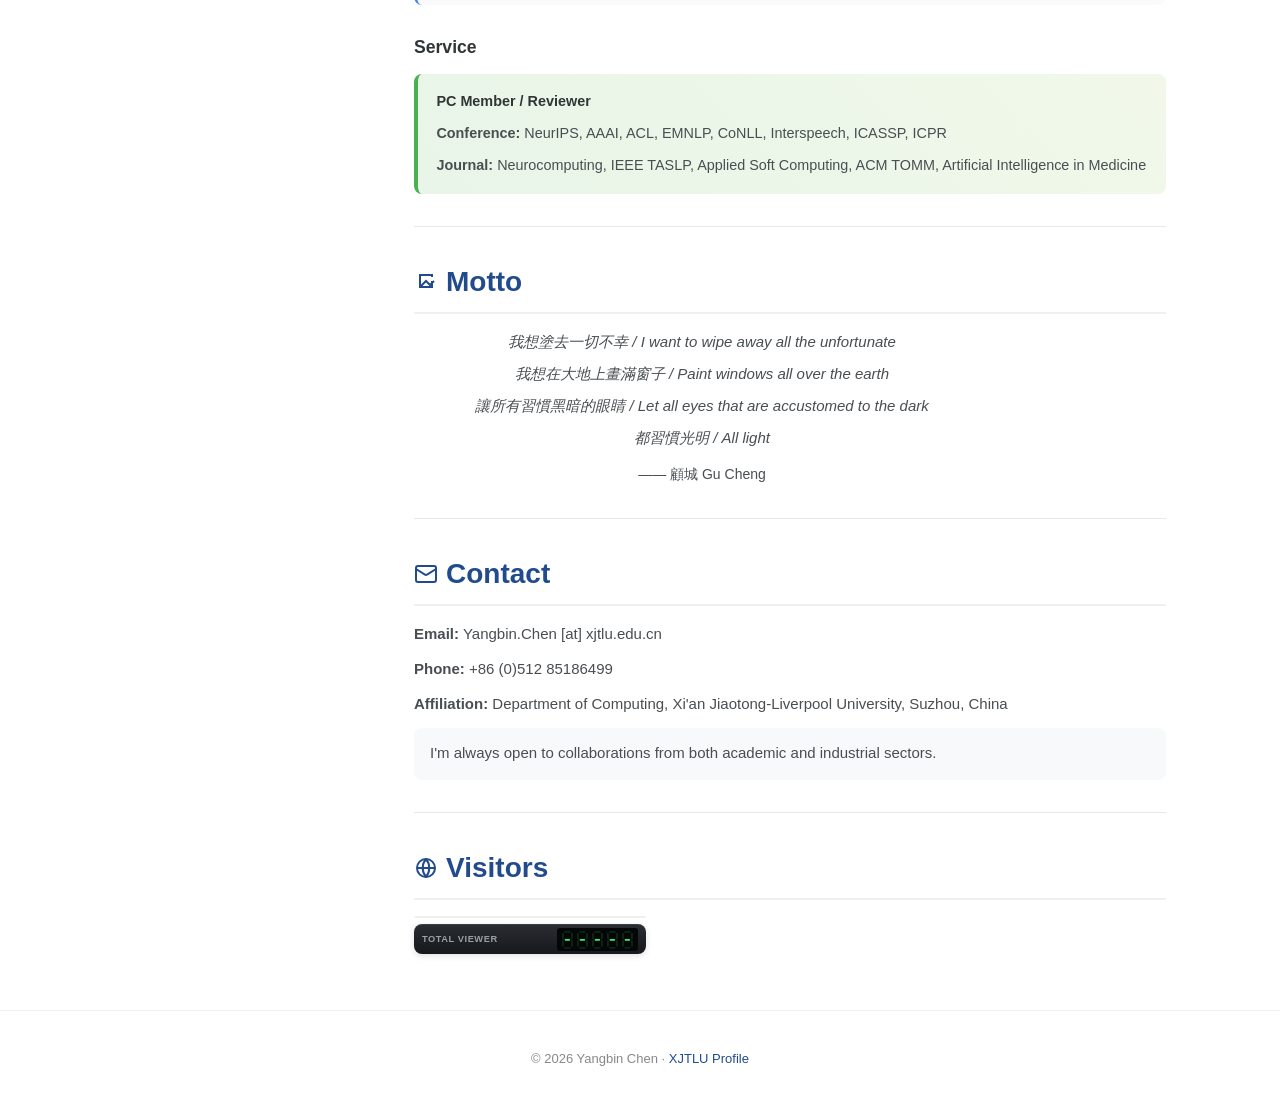
==== commit d58b52d5: "Show a compact green viewer counter under the visitor map. Co-authored-by: Cursor <cursoragent@curso" ====
--- a/index.html
+++ b/index.html
@@ -636,15 +636,14 @@
         Visitors
       </h2>
       <div class="visitor-widget">
-        <p class="visitor-stats">
-          <span><strong id="busuanzi_value_site_uv">–</strong> visitors</span>
-          <span class="visitor-stats-sep" aria-hidden="true">·</span>
-          <span><strong id="busuanzi_value_site_pv">–</strong> views</span>
-        </p>
         <div class="visitor-map" aria-label="Visitor origins">
           <script type="text/javascript" id="mapmyvisitors" src="https://mapmyvisitors.com/map.js?d=8BTSte6rGOlEb5v6ua3k_KfMGzQQ9Er5wcU_1rTrbmU&cl=ffffff&w=a"></script>
         </div>
-        <p class="visitor-note">Visitor origins on the map. Counts update after the site is published.</p>
+        <div class="led-panel">
+          <span class="led-label">total viewer</span>
+          <div class="led-display" data-led-for="busuanzi_value_site_pv" aria-hidden="true"></div>
+          <span id="busuanzi_value_site_pv" class="visually-hidden">–</span>
+        </div>
       </div>
     </section>
     </div>
@@ -654,5 +653,36 @@
     <p>© 2026 Yangbin Chen · <a href="https://scholar.xjtlu.edu.cn/en/persons/YangbinChen/" target="_blank" rel="noopener">XJTLU Profile</a></p>
   </footer>
   <script async src="//busuanzi.ibruce.info/busuanzi/2.3/busuanzi.pure.mini.js"></script>
+  <script>
+    (function () {
+      var SEG = { 0: "abcdef", 1: "bc", 2: "abdeg", 3: "abcdg", 4: "bcfg", 5: "acdfg", 6: "acdefg", 7: "abc", 8: "abcdefg", 9: "abcdfg", "-": "g" };
+      var WIDTH = 5;
+
+      function render(display, raw) {
+        var digits = String(raw || "").replace(/\D/g, "");
+        digits = digits ? digits.slice(-WIDTH).padStart(WIDTH, "0") : "-----";
+        display.replaceChildren();
+        digits.split("").forEach(function (ch) {
+          var on = SEG[ch] || "";
+          var digit = document.createElement("span");
+          digit.className = "led-digit";
+          "abcdefg".split("").forEach(function (name) {
+            var seg = document.createElement("span");
+            seg.className = "led-seg led-seg-" + name + (on.indexOf(name) !== -1 ? " is-on" : "");
+            digit.appendChild(seg);
+          });
+          display.appendChild(digit);
+        });
+      }
+
+      document.querySelectorAll("[data-led-for]").forEach(function (display) {
+        var source = document.getElementById(display.getAttribute("data-led-for"));
+        if (!source) return;
+        var update = function () { render(display, source.textContent); };
+        update();
+        new MutationObserver(update).observe(source, { childList: true, characterData: true, subtree: true });
+      });
+    })();
+  </script>
 </body>
 </html>
--- a/styles.css
+++ b/styles.css
@@ -533,49 +533,158 @@
 }
 
 .visitor-widget {
-  max-width: 420px;
-}
-
-.visitor-stats {
-  display: flex;
-  flex-wrap: wrap;
-  align-items: baseline;
-  gap: 0.35rem 0.6rem;
-  margin: 0 0 0.85rem;
-  font-size: 0.9rem;
-  color: var(--text);
-}
-
-.visitor-stats strong {
-  font-size: 1.15rem;
-  font-weight: 700;
-  color: var(--text-dark);
-}
-
-.visitor-stats-sep {
-  color: #c5cbd3;
+  max-width: 232px;
+}
+
+.led-panel {
+  display: flex;
+  align-items: center;
+  justify-content: space-between;
+  gap: 0.55rem;
+  width: 100%;
+  margin-top: 0.4rem;
+  padding: 0.22rem 0.5rem;
+  background: linear-gradient(180deg, #2a2d32 0%, #16181c 100%);
+  border-radius: 8px;
+  box-shadow: inset 0 1px 0 rgba(255, 255, 255, 0.08), 0 2px 6px rgba(0, 0, 0, 0.12);
+}
+
+.led-label {
+  flex: none;
+  font-size: 0.58rem;
+  font-weight: 700;
+  letter-spacing: 0.06em;
+  text-transform: uppercase;
+  color: #9aa0a8;
+  white-space: nowrap;
+}
+
+.led-display {
+  display: flex;
+  justify-content: flex-end;
+  gap: 4px;
+  min-width: 0;
+  padding: 0.18rem 0.32rem 0.14rem;
+  background: #050607;
+  border-radius: 3px;
+}
+
+.led-digit {
+  --led-on: #3ee66a;
+  --led-off: rgba(62, 230, 106, 0.14);
+  position: relative;
+  width: 11px;
+  height: 18px;
+  flex: none;
+}
+
+.led-seg {
+  position: absolute;
+  background: var(--led-off);
+}
+
+.led-seg.is-on {
+  background: var(--led-on);
+  box-shadow: 0 0 5px rgba(62, 230, 106, 0.7);
+}
+
+.led-seg-a,
+.led-seg-g,
+.led-seg-d {
+  height: 2px;
+  left: 2px;
+  right: 2px;
+}
+
+.led-seg-a {
+  top: 0;
+  clip-path: polygon(12% 0, 88% 0, 100% 100%, 0 100%);
+}
+
+.led-seg-g {
+  top: 50%;
+  transform: translateY(-50%);
+  clip-path: polygon(10% 50%, 18% 0, 82% 0, 90% 50%, 82% 100%, 18% 100%);
+}
+
+.led-seg-d {
+  bottom: 0;
+  clip-path: polygon(0 0, 100% 0, 88% 100%, 12% 100%);
+}
+
+.led-seg-b,
+.led-seg-c,
+.led-seg-e,
+.led-seg-f {
+  width: 2px;
+  height: calc(50% - 2px);
+}
+
+.led-seg-b,
+.led-seg-f {
+  top: 2px;
+}
+
+.led-seg-c,
+.led-seg-e {
+  bottom: 2px;
+}
+
+.led-seg-b,
+.led-seg-c {
+  right: 0;
+}
+
+.led-seg-e,
+.led-seg-f {
+  left: 0;
+}
+
+.led-seg-b {
+  clip-path: polygon(0 8%, 100% 0, 100% 88%, 0 100%);
+}
+
+.led-seg-c {
+  clip-path: polygon(0 0, 100% 12%, 100% 100%, 0 92%);
+}
+
+.led-seg-e {
+  clip-path: polygon(0 12%, 100% 0, 100% 92%, 0 100%);
+}
+
+.led-seg-f {
+  clip-path: polygon(0 0, 100% 8%, 100% 100%, 0 88%);
+}
+
+.visually-hidden {
+  position: absolute;
+  width: 1px;
+  height: 1px;
+  padding: 0;
+  margin: -1px;
+  overflow: hidden;
+  clip: rect(0, 0, 0, 0);
+  white-space: nowrap;
+  border: 0;
 }
 
 .visitor-map {
   overflow: hidden;
+  width: 100%;
   border: 1px solid var(--border);
-  border-radius: 10px;
+  border-radius: 8px;
   background: #fafbfc;
 }
 
 .visitor-map img,
 .visitor-map iframe,
+.visitor-map a,
 .visitor-map a img {
   display: block;
+  max-width: 100% !important;
   width: 100%;
   height: auto;
   margin: 0 auto;
-}
-
-.visitor-note {
-  margin: 0.55rem 0 0;
-  font-size: 0.78rem;
-  color: #999;
 }
 
 .site-footer {
